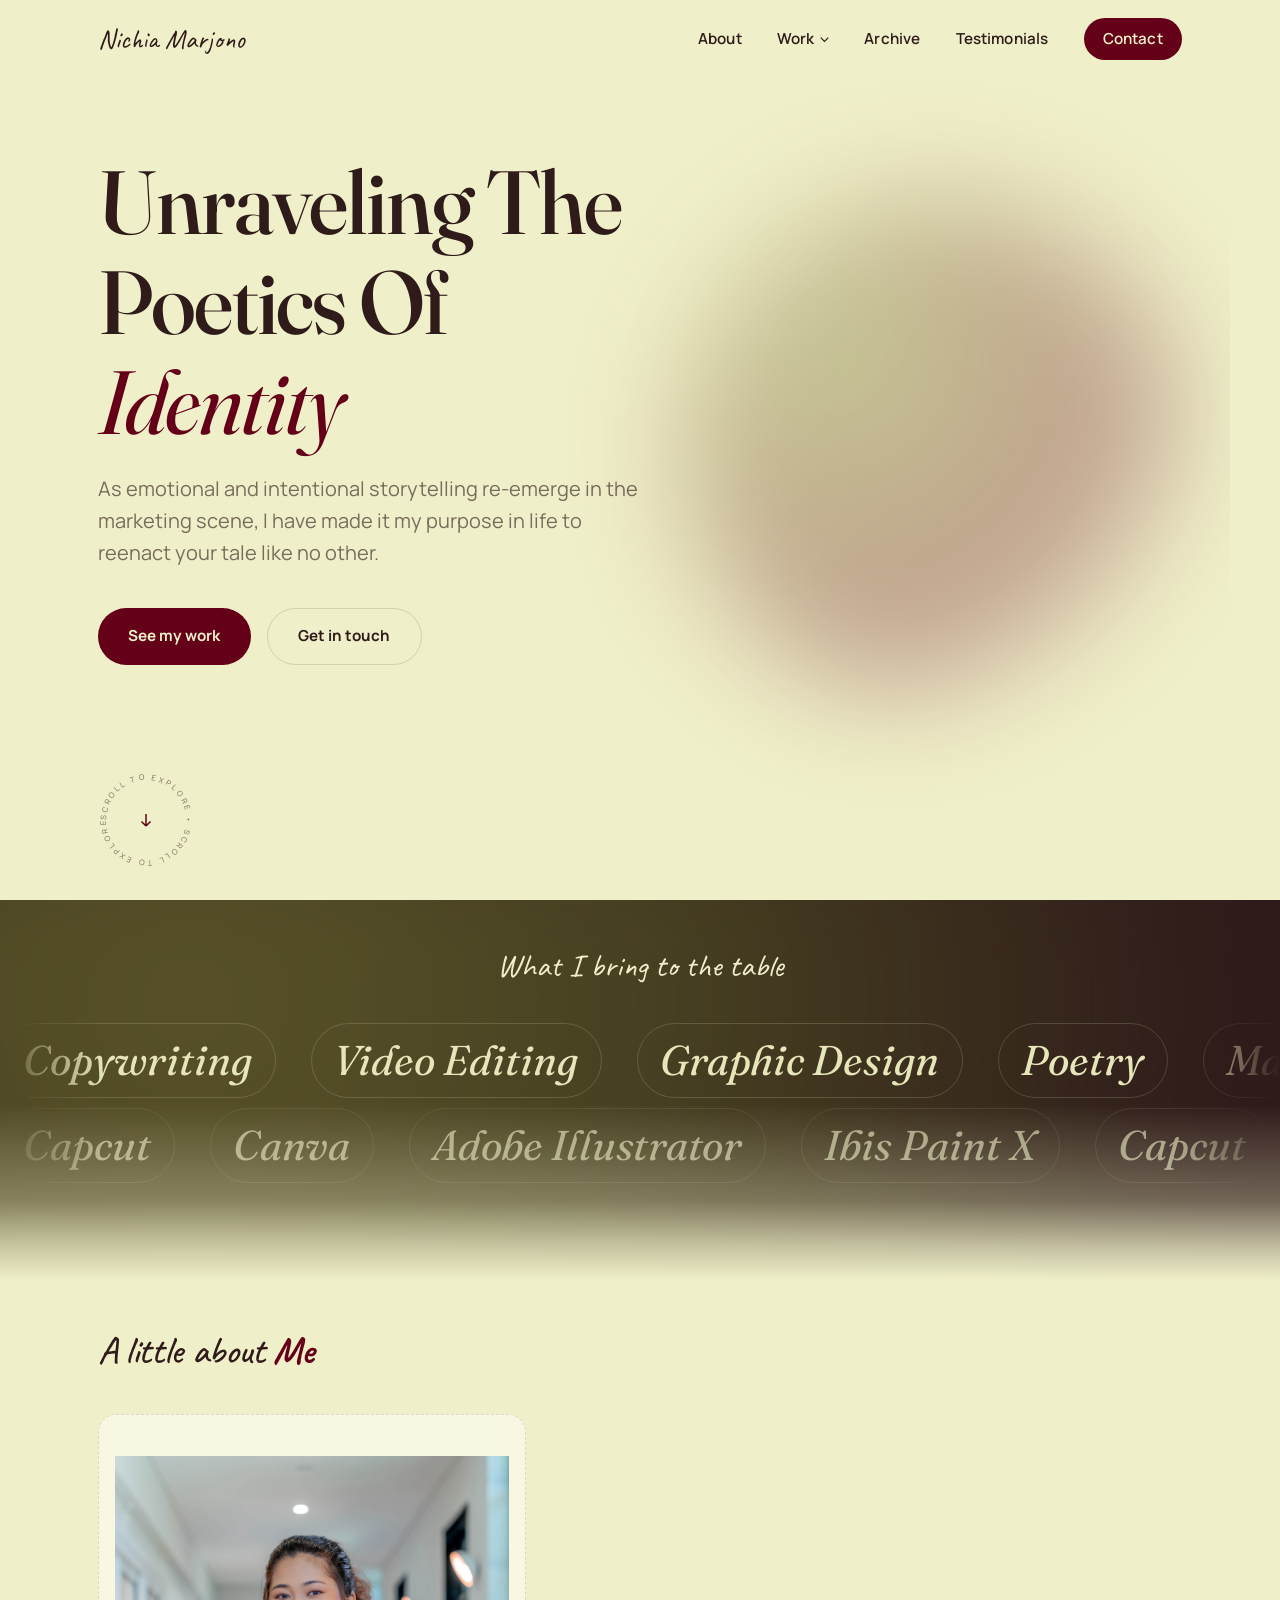
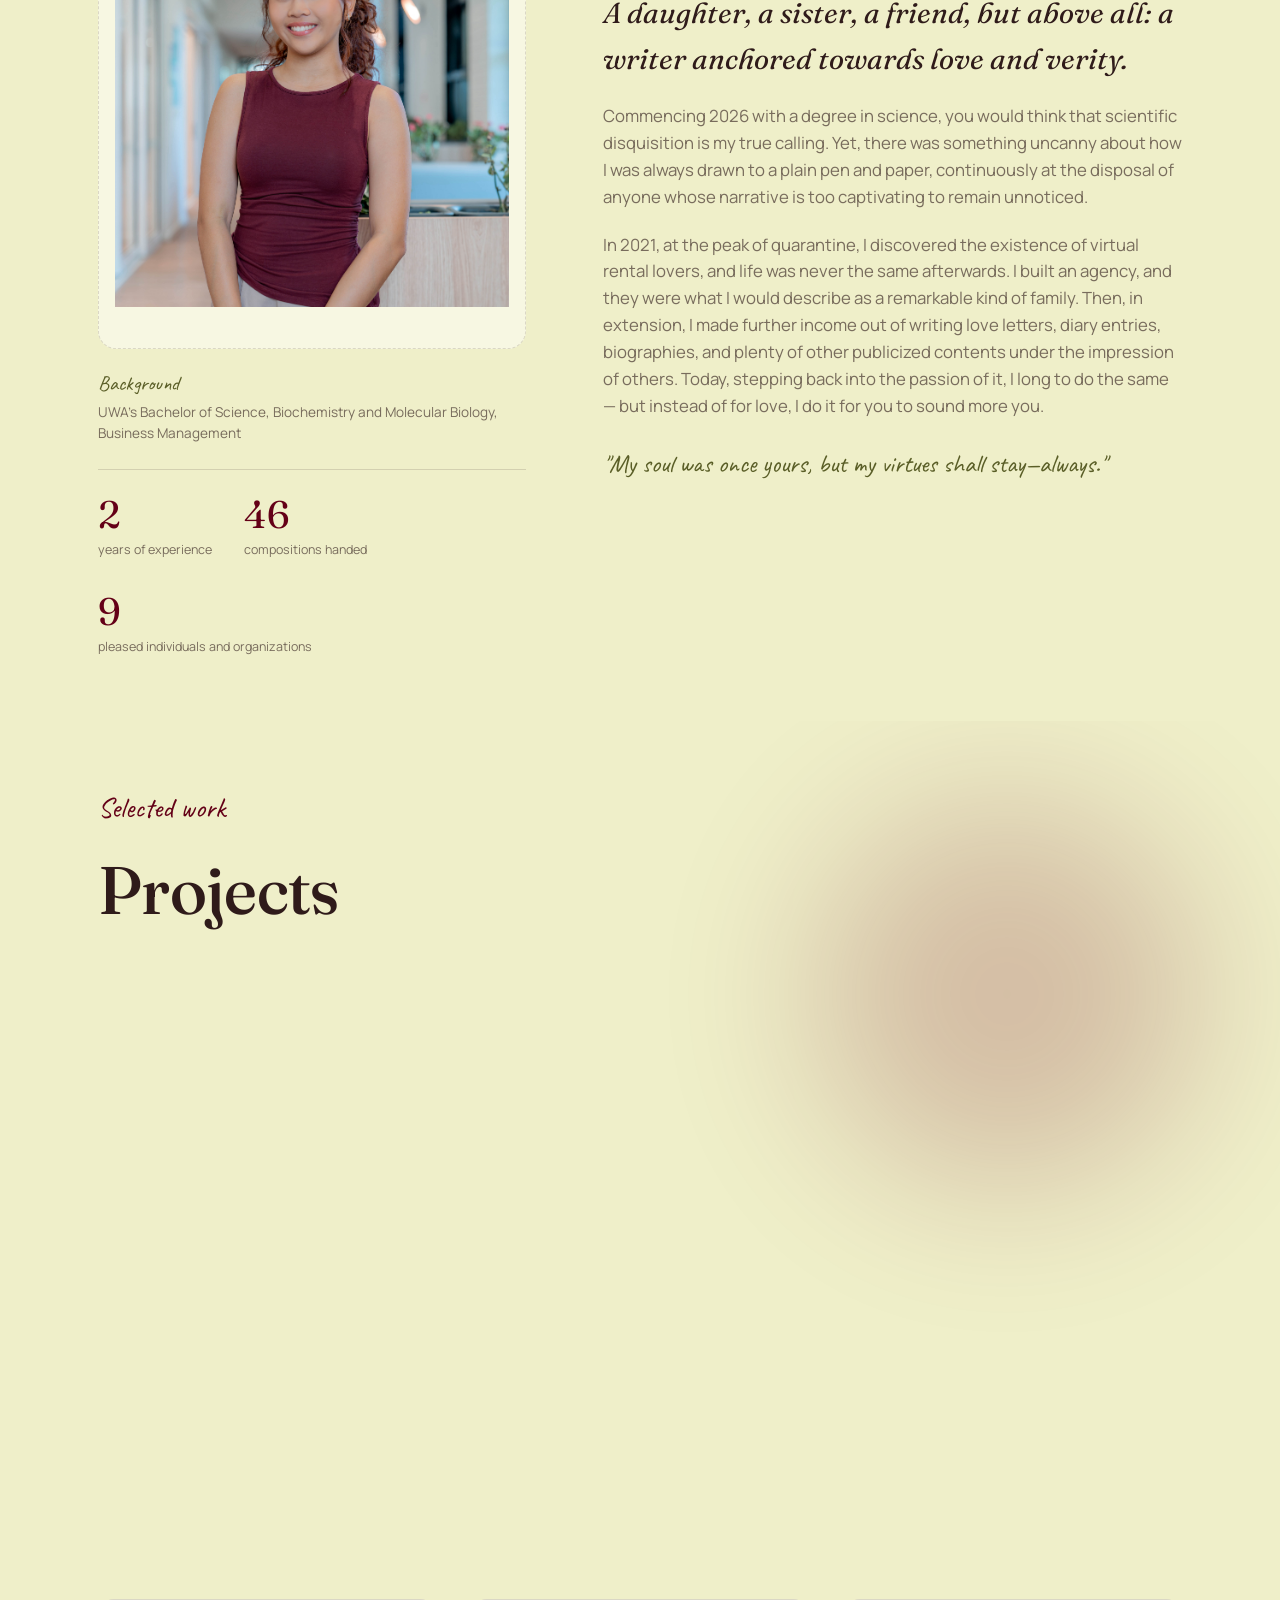
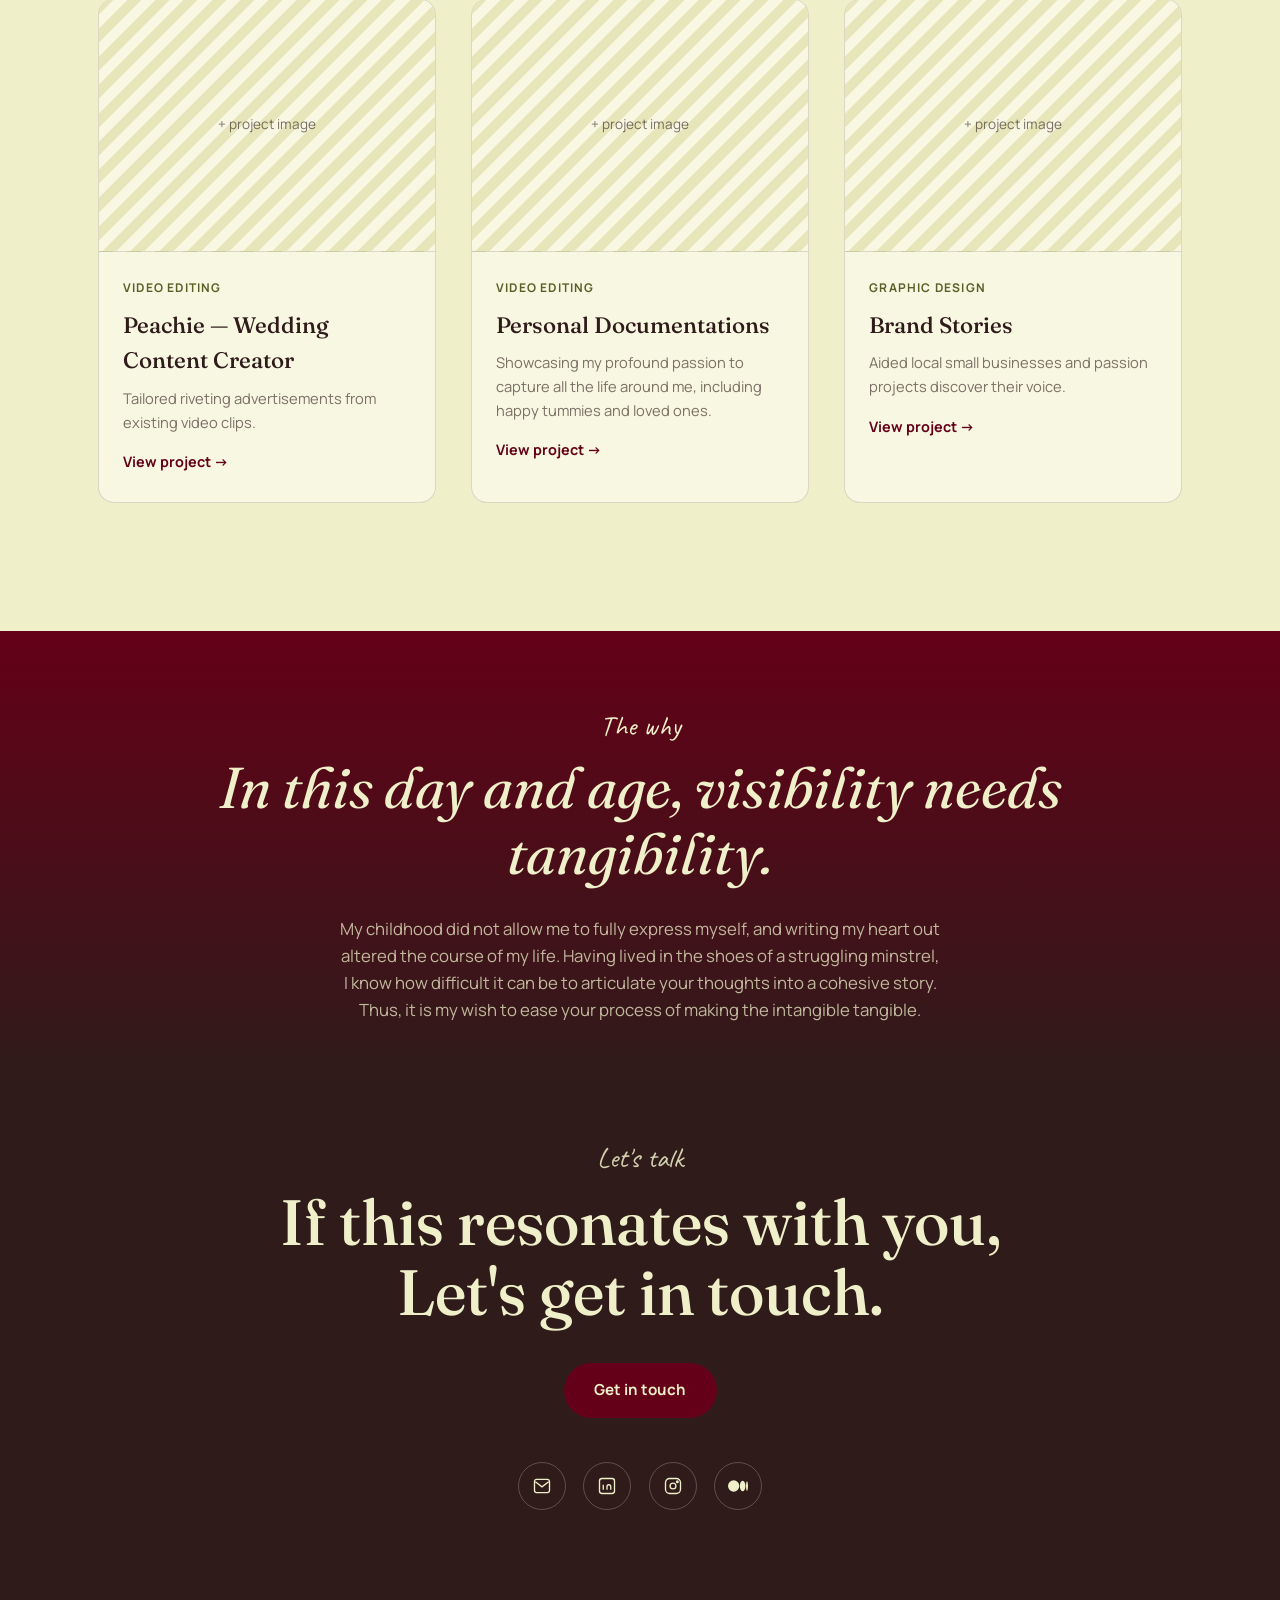
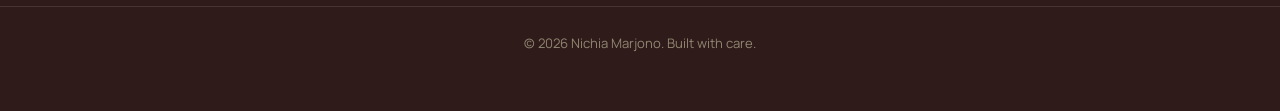
==== index.html @ 8aff5c60 "Initial commit: portfolio site Co-Authored-By: Claude Opus 5.5 <noreply@anthropic.com>" ====
<!DOCTYPE html>
<html lang="en">
<head>
<meta charset="UTF-8">
<meta name="viewport" content="width=device-width, initial-scale=1.0">
<title>Nichia Marjono — Portfolio</title>
<meta name="description" content="Nichia Marjono — copywriter, video editor, and graphic designer turning stories into tangible things.">

<!-- Fonts: Fraunces (premium display serif), Manrope (clean paragraph sans), Caveat (handwritten accent) -->
<link rel="preconnect" href="https://fonts.googleapis.com">
<link rel="preconnect" href="https://fonts.gstatic.com" crossorigin>
<link href="https://fonts.googleapis.com/css2?family=Fraunces:ital,opsz,wght@0,9..144,300;0,9..144,400;0,9..144,500;0,9..144,600;1,9..144,400;1,9..144,500&family=Manrope:wght@400;500;600;700;800&family=Caveat:wght@500;600;700&display=swap" rel="stylesheet">

<link rel="stylesheet" href="css/style.css">
</head>
<body>

<!-- Scroll progress bar -->
<div class="progress-bar" id="progressBar"></div>

<!-- ============ NAV ============ -->
<header class="site-header" id="siteHeader">
  <div class="nav-inner">
    <a href="#home" class="nav-logo">Nichia Marjono</a>

    <nav class="nav-links" id="navLinks">
      <a href="#about" class="nav-link">About</a>

      <div class="nav-dropdown">
        <a href="#work" class="nav-link nav-dropdown__trigger">
          Work
          <svg class="nav-dropdown__chevron" viewBox="0 0 12 8" fill="none" stroke="currentColor" stroke-width="1.6"><path d="M1 1.5 6 6.5 11 1.5"/></svg>
        </a>
        <div class="nav-dropdown__panel">
          <div class="nav-dropdown__panel-inner">
          <div class="nav-dropdown__cat">
            <span>Copywriting</span>
            <svg class="nav-dropdown__cat-arrow" viewBox="0 0 8 8" fill="none" stroke="currentColor" stroke-width="1.4"><path d="M1 1 7 4 1 7"/></svg>
            <div class="nav-dropdown__sub">
              <div class="nav-dropdown__sub-inner">
              <a href="aitai.html">AITAI</a>
              <a href="ppia.html">PPIA</a>
              </div>
            </div>
          </div>
          <div class="nav-dropdown__cat">
            <span>Marketing Strategy</span>
            <svg class="nav-dropdown__cat-arrow" viewBox="0 0 8 8" fill="none" stroke="currentColor" stroke-width="1.4"><path d="M1 1 7 4 1 7"/></svg>
            <div class="nav-dropdown__sub">
              <div class="nav-dropdown__sub-inner">
              <a href="aitai.html">AITAI</a>
              </div>
            </div>
          </div>
          <div class="nav-dropdown__cat">
            <span>Poetry</span>
            <svg class="nav-dropdown__cat-arrow" viewBox="0 0 8 8" fill="none" stroke="currentColor" stroke-width="1.4"><path d="M1 1 7 4 1 7"/></svg>
            <div class="nav-dropdown__sub">
              <div class="nav-dropdown__sub-inner">
              <a href="epistles.html">Love Epistles &amp; Journal Entries</a>
              </div>
            </div>
          </div>
          <div class="nav-dropdown__cat">
            <span>Video Editing</span>
            <svg class="nav-dropdown__cat-arrow" viewBox="0 0 8 8" fill="none" stroke="currentColor" stroke-width="1.4"><path d="M1 1 7 4 1 7"/></svg>
            <div class="nav-dropdown__sub">
              <div class="nav-dropdown__sub-inner">
              <a href="peachie.html">Peachie</a>
              <a href="personal-docs.html">Personal Documentations</a>
              </div>
            </div>
          </div>
          <div class="nav-dropdown__cat">
            <span>Graphic Design</span>
            <svg class="nav-dropdown__cat-arrow" viewBox="0 0 8 8" fill="none" stroke="currentColor" stroke-width="1.4"><path d="M1 1 7 4 1 7"/></svg>
            <div class="nav-dropdown__sub">
              <div class="nav-dropdown__sub-inner">
              <a href="brand-stories.html">Brand Stories</a>
              </div>
            </div>
          </div>
          </div>
        </div>
      </div>

      <a href="archive.html" class="nav-link">Archive</a>
      <a href="testimonials.html" class="nav-link">Testimonials</a>
      <a href="contact.html" class="nav-link nav-link--cta">Contact</a>
    </nav>

    <button class="nav-toggle" id="navToggle" aria-label="Toggle menu" aria-expanded="false">
      <span></span><span></span><span></span>
    </button>
  </div>
</header>

<main>

  <!-- ============ HERO / INTRO ============ -->
  <section class="hero" id="home">
    <div class="hero-blob" id="heroBlob" aria-hidden="true"></div>

    <div class="hero-inner reveal">
      <h1 class="hero-title">
        <span>Unraveling The</span>
        <span>Poetics Of</span>
        <span class="hero-title__accent">Identity</span>
      </h1>
      <p class="hero-lede">
        As emotional and intentional storytelling re-emerge in the marketing scene, I have made it
        my purpose in life to reenact your tale like no other.
      </p>

      <div class="hero-actions">
        <a href="#work" class="btn btn--primary magnetic">See my work</a>
        <a href="contact.html" class="btn btn--ghost magnetic">Get in touch</a>
      </div>
    </div>

    <a href="#forte" class="scroll-badge" aria-label="Scroll to explore">
      <svg class="scroll-badge__ring" viewBox="0 0 120 120">
        <defs>
          <path id="scrollCirclePath" d="M60,60 m-50,0 a50,50 0 1,1 100,0 a50,50 0 1,1 -100,0" />
        </defs>
        <text font-size="9.5" letter-spacing="3">
          <textPath href="#scrollCirclePath">SCROLL TO EXPLORE • SCROLL TO EXPLORE • </textPath>
        </text>
      </svg>
      <span class="scroll-badge__arrow" aria-hidden="true">
        <svg viewBox="0 0 24 24" fill="none" stroke="currentColor" stroke-width="2"><path d="M12 4v16M12 20l-6-6M12 20l6-6"/></svg>
      </span>
    </a>
  </section>

  <!-- ============ FORTE / SKILLS MARQUEE ============ -->
  <section class="forte" id="forte">
    <div class="forte-blob" aria-hidden="true"></div>
    <p class="forte-heading reveal">What I bring to the table</p>

    <div class="marquee marquee--left">
      <div class="marquee-track">
        <span>Copywriting</span><span>Video Editing</span><span>Graphic Design</span><span>Poetry</span>
        <span>Marketing Strategy</span><span>Content Creation</span><span>Brand Story</span>
        <span>Copywriting</span><span>Video Editing</span><span>Graphic Design</span><span>Poetry</span>
        <span>Marketing Strategy</span><span>Content Creation</span><span>Brand Story</span>
      </div>
    </div>
    <div class="marquee marquee--right">
      <div class="marquee-track">
        <span>Capcut</span><span>Canva</span><span>Adobe Illustrator</span><span>Ibis Paint X</span>
        <span>Capcut</span><span>Canva</span><span>Adobe Illustrator</span><span>Ibis Paint X</span>
        <span>Capcut</span><span>Canva</span><span>Adobe Illustrator</span><span>Ibis Paint X</span>
      </div>
    </div>
  </section>

  <!-- ============ ABOUT ============ -->
  <section class="about" id="about">
    <div class="section-inner">
      <h2 class="section-title section-title--script reveal">A little about <strong>Me</strong></h2>

      <div class="about-grid">
        <div class="about-media reveal">
          <div class="about-photo">
            <!-- Replace this div's content with an <img src="assets/your-photo.jpg" alt="Nichia Marjono"> -->
            <img src="assets/140130_f210116864.jpg" alt="Nichia Marjono">
          </div>

          <p class="about-photo__caption">
            <span class="about-photo__caption-label">Background</span>
            UWA's Bachelor of Science, Biochemistry and Molecular Biology, Business Management
          </p>

          <div class="stats-row">
            <div class="stat">
              <span class="stat__num" data-target="2">0</span>
              <span class="stat__label">years of experience</span>
            </div>
            <div class="stat">
              <span class="stat__num" data-target="50" data-suffix="+">0</span>
              <span class="stat__label">compositions handed</span>
            </div>
            <div class="stat">
              <span class="stat__num" data-target="10" data-suffix="+">0</span>
              <span class="stat__label">pleased individuals and organizations</span>
            </div>
          </div>
        </div>

        <div class="about-copy reveal">
          <p class="about-copy__lead">
            A daughter, a sister, a friend, but above all: a writer anchored towards love and verity.
          </p>
          <p>
            Commencing 2026 with a degree in science, you would think that scientific disquisition is
            my true calling. Yet, there was something uncanny about how I was always drawn to a plain
            pen and paper, continuously at the disposal of anyone whose narrative is too captivating to
            remain unnoticed.
          </p>
          <p>
            In 2021, at the peak of quarantine, I discovered the existence of virtual rental lovers, and
            life was never the same afterwards. I built an agency, and they were what I would describe
            as a remarkable kind of family. Then, in extension, I made further income out of writing
            love letters, diary entries, biographies, and plenty of other publicized contents under the
            impression of others. Today, stepping back into the passion of it, I long to do the same —
            but instead of for love, I do it for you to sound more you.
          </p>
          <p class="about-copy__quote">"My soul was once yours, but my virtues shall stay—always."</p>
        </div>
      </div>
    </div>
  </section>

  <!-- ============ PROJECTS ============ -->
  <section class="work" id="work">
    <div class="work-blob" aria-hidden="true"></div>
    <div class="section-inner">
      <p class="eyebrow eyebrow--script reveal">Selected work</p>
      <h2 class="section-title reveal">Projects</h2>

      <div class="work-grid">

        <a href="aitai.html" class="project-card reveal">
          <div class="project-card__media">
            <span>+ project image</span>
          </div>
          <div class="project-card__body">
            <span class="project-card__tag">Copywriting, Marketing Strategy</span>
            <h3 class="project-card__title">Australian Institute of Transformation and AI (AITAI)</h3>
            <p class="project-card__desc">Coordinated and executed marketing strategy across company LinkedIn and website.</p>
            <span class="project-card__link">View project →</span>
          </div>
        </a>

        <a href="ppia.html" class="project-card reveal">
          <div class="project-card__media">
            <span>+ project image</span>
          </div>
          <div class="project-card__body">
            <span class="project-card__tag">Copywriting</span>
            <h3 class="project-card__title">Indonesian Student Association in Australia (PPIA)</h3>
            <p class="project-card__desc">Led and created educational contents for incoming and current Indonesian international university students.</p>
            <span class="project-card__link">View project →</span>
          </div>
        </a>

        <a href="epistles.html" class="project-card reveal">
          <div class="project-card__media">
            <span>+ project image</span>
          </div>
          <div class="project-card__body">
            <span class="project-card__tag">Poetry</span>
            <h3 class="project-card__title">Love Epistles and Open Journal Entries</h3>
            <p class="project-card__desc">Composed off-the-shelf and personalized content for virtual individuals to strengthen their personal brand.</p>
            <span class="project-card__link">View project →</span>
          </div>
        </a>

        <a href="peachie.html" class="project-card reveal">
          <div class="project-card__media">
            <span>+ project image</span>
          </div>
          <div class="project-card__body">
            <span class="project-card__tag">Video Editing</span>
            <h3 class="project-card__title">Peachie — Wedding Content Creator</h3>
            <p class="project-card__desc">Tailored riveting advertisements from existing video clips.</p>
            <span class="project-card__link">View project →</span>
          </div>
        </a>

        <a href="personal-docs.html" class="project-card reveal">
          <div class="project-card__media">
            <span>+ project image</span>
          </div>
          <div class="project-card__body">
            <span class="project-card__tag">Video Editing</span>
            <h3 class="project-card__title">Personal Documentations</h3>
            <p class="project-card__desc">Showcasing my profound passion to capture all the life around me, including happy tummies and loved ones.</p>
            <span class="project-card__link">View project →</span>
          </div>
        </a>

        <a href="brand-stories.html" class="project-card reveal">
          <div class="project-card__media">
            <span>+ project image</span>
          </div>
          <div class="project-card__body">
            <span class="project-card__tag">Graphic Design</span>
            <h3 class="project-card__title">Brand Stories</h3>
            <p class="project-card__desc">Aided local small businesses and passion projects discover their voice.</p>
            <span class="project-card__link">View project →</span>
          </div>
        </a>

      </div>
    </div>
  </section>

  <!-- ============ WHY / PROBLEM ============ -->
  <section class="why" id="why">
    <div class="section-inner">
      <p class="eyebrow eyebrow--script eyebrow--light reveal">The why</p>
      <h2 class="why-statement reveal">In this day and age, visibility needs tangibility.</h2>
      <p class="why-body reveal">
        My childhood did not allow me to fully express myself, and writing my heart out altered the
        course of my life. Having lived in the shoes of a struggling minstrel, I know how difficult it
        can be to articulate your thoughts into a cohesive story. Thus, it is my wish to ease your
        process of making the intangible tangible.
      </p>
    </div>
  </section>

  <!-- ============ CONTACT (teaser — full page + form at contact.html) ============ -->
  <section class="contact" id="contact">
    <div class="section-inner reveal">
      <p class="eyebrow eyebrow--script eyebrow--light">Let's talk</p>
      <h2 class="contact-title">If this resonates with you,<br>Let's get in touch.</h2>

      <a href="contact.html" class="btn btn--primary contact-cta magnetic">Get in touch</a>

      <div class="social-row">
        <a href="mailto:catarinichia.marjono@gmail.com" class="social-icon" aria-label="Email" title="Email">
          <svg viewBox="0 0 24 24" fill="none" stroke="currentColor" stroke-width="1.6"><path d="M3 6.5A2.5 2.5 0 0 1 5.5 4h13A2.5 2.5 0 0 1 21 6.5v11A2.5 2.5 0 0 1 18.5 20h-13A2.5 2.5 0 0 1 3 17.5v-11Z"/><path d="m4 7 8 6 8-6"/></svg>
        </a>
        <a href="https://www.linkedin.com/in/nichiamarjono/" target="_blank" rel="noopener" class="social-icon" aria-label="LinkedIn" title="LinkedIn">
          <svg viewBox="0 0 24 24" fill="none" stroke="currentColor" stroke-width="1.6"><rect x="3" y="3" width="18" height="18" rx="3"/><path d="M7.5 10.5v6M7.5 7.5v.01M12 16.5v-3.75a2.25 2.25 0 0 1 4.5 0V16.5M12 12.75v3.75"/></svg>
        </a>
        <a href="http://www.instagram.com/etoilepoche" target="_blank" rel="noopener" class="social-icon" aria-label="Instagram" title="Instagram">
          <svg viewBox="0 0 24 24" fill="none" stroke="currentColor" stroke-width="1.6"><rect x="3" y="3" width="18" height="18" rx="5"/><circle cx="12" cy="12" r="3.5"/><circle cx="17.2" cy="6.8" r="1"/></svg>
        </a>
        <a href="https://medium.com/@etoilep" target="_blank" rel="noopener" class="social-icon" aria-label="Medium" title="Medium">
          <svg viewBox="0 0 24 24" fill="currentColor"><path d="M13.54 12a6.8 6.8 0 0 1-6.77 6.82A6.8 6.8 0 0 1 0 12a6.8 6.8 0 0 1 6.77-6.82A6.8 6.8 0 0 1 13.54 12zM20.96 12c0 3.54-1.51 6.42-3.38 6.42-1.87 0-3.38-2.88-3.38-6.42s1.51-6.42 3.38-6.42 3.38 2.88 3.38 6.42zM24 12c0 3.17-.53 5.75-1.19 5.75-.66 0-1.19-2.58-1.19-5.75s.53-5.75 1.19-5.75C23.47 6.25 24 8.83 24 12z"/></svg>
        </a>
      </div>
    </div>

    <footer class="site-footer">
      <p>© <span id="year"></span> Nichia Marjono. Built with care.</p>
    </footer>
  </section>

</main>

<script src="js/main.js"></script>
</body>
</html>
---- css/style.css ----
/* ==========================================================================
   Design tokens — palette pulled from your moodboard:
   olive 5A5E27 / wine 640017 / near-black brown 2F1B1A / ivory EFEFC9
   ========================================================================== */
:root{
  --ivory:      #EFEFC9;
  --ivory-dim:  #e6e6ba;
  --ink:        #2F1B1A;
  --wine:       #640017;
  --wine-light: #8a1f31;
  --olive:      #5A5E27;
  --olive-light:#7c8138;

  --bg:      var(--ivory);
  --bg-card: #f7f7e2;
  --text:    var(--ink);
  --text-soft: rgba(47,27,26,0.62);
  --accent:  var(--wine);
  --accent-soft: var(--olive);
  --border:  rgba(47,27,26,0.14);

  --font-display: "Fraunces", ui-serif, Georgia, serif;
  --font-body: "Manrope", -apple-system, BlinkMacSystemFont, "Segoe UI", sans-serif;
  --font-script: "Caveat", cursive;

  --ease: cubic-bezier(.22,.7,.24,1);
  --container: 1180px;
}

*, *::before, *::after{ box-sizing: border-box; }
html{ scroll-behavior: smooth; }
body{
  margin: 0;
  background: var(--bg);
  color: var(--text);
  font-family: var(--font-body);
  font-size: 16px;
  line-height: 1.6;
  -webkit-font-smoothing: antialiased;
  overflow-x: hidden;
}
img{ max-width: 100%; display: block; }
a{ color: inherit; text-decoration: none; }
h1,h2,h3{ font-family: var(--font-display); font-weight: 500; margin: 0; }
p{ margin: 0; }
ul{ margin:0; padding:0; list-style:none; }

@media (prefers-reduced-motion: reduce){
  html{ scroll-behavior: auto; }
  *, *::before, *::after{ animation-duration: 0.001ms !important; animation-iteration-count: 1 !important; transition-duration: 0.001ms !important; }
}

.section-inner{
  max-width: var(--container);
  margin: 0 auto;
  padding: 0 clamp(1.5rem, 5vw, 3rem);
}

.eyebrow{
  font-family: var(--font-script);
  font-size: clamp(1.4rem, 2.2vw, 1.8rem);
  color: var(--accent);
  margin-bottom: 0.4rem;
  display: inline-block;
}
.eyebrow--light{ color: var(--ivory); opacity: .85; }

.section-title{
  font-size: clamp(2.4rem, 6vw, 4.2rem);
  letter-spacing: -0.01em;
  margin-bottom: clamp(2rem, 6vw, 3.5rem);
}

.section-title--script{
  font-family: var(--font-script);
  font-weight: 500;
  font-size: clamp(1.8rem, 4vw, 2.4rem);
  margin-bottom: clamp(1.4rem, 3vw, 2rem);
}
.section-title--script strong{
  font-weight: 700;
  color: var(--accent);
}

/* Reveal-on-scroll */
.reveal{
  opacity: 0;
  transform: translateY(28px);
  transition: opacity .8s var(--ease), transform .8s var(--ease);
}
.reveal.is-visible{ opacity: 1; transform: translateY(0); }

/* Progress bar */
.progress-bar{
  position: fixed; top:0; left:0; height: 3px; width: 0%;
  background: var(--accent); z-index: 999; transition: width .1s linear;
}

/* ==========================================================================
   Nav
   ========================================================================== */
.site-header{
  position: fixed; top:0; left:0; right:0; z-index: 500;
  padding: 1.1rem 0;
  transition: background .35s var(--ease), box-shadow .35s var(--ease), padding .35s var(--ease);
}
.site-header.scrolled{
  background: rgba(239,239,201,0.85);
  backdrop-filter: blur(10px);
  box-shadow: 0 1px 0 var(--border);
  padding: 0.75rem 0;
}
.nav-inner{
  max-width: var(--container);
  margin: 0 auto;
  padding: 0 clamp(1.5rem, 5vw, 3rem);
  display: flex; align-items: center; justify-content: space-between;
}
.nav-logo{
  font-family: var(--font-script);
  font-size: 1.7rem;
  color: var(--text);
}
.nav-links{ display: flex; align-items: center; gap: clamp(1.2rem, 3vw, 2.2rem); }
.nav-link{
  font-size: 0.95rem; font-weight: 600; letter-spacing: .01em;
  position: relative; padding: .3rem 0;
}
.nav-link::after{
  content:""; position:absolute; left:0; bottom:0; height:1px; width:0;
  background: currentColor; transition: width .3s var(--ease);
}
.nav-link:hover::after{ width: 100%; }
.nav-link--cta{
  background: var(--accent); color: var(--ivory) !important;
  padding: .55rem 1.2rem; border-radius: 999px;
}

/* Work dropdown (category -> project flyout) */
.nav-dropdown{ position: relative; }
.nav-dropdown__trigger{ display: inline-flex; align-items: center; gap: .35rem; }
.nav-dropdown__chevron{ width: 9px; height: 9px; transition: transform .3s var(--ease); }
.nav-dropdown:hover .nav-dropdown__chevron,
.nav-dropdown.is-open .nav-dropdown__chevron{ transform: rotate(180deg); }

.nav-dropdown__panel{
  position: absolute; top: 100%; left: 50%;
  transform: translateX(-50%);
  padding-top: 1rem; /* closes the hover gap between trigger and card below */
  min-width: 230px;
  opacity: 0; visibility: hidden; pointer-events: none;
  transition: opacity .25s ease, visibility .25s;
  z-index: 600;
}
.nav-dropdown__panel-inner{
  background: var(--bg); border: 1px solid var(--border); border-radius: 14px;
  box-shadow: 0 24px 48px -20px rgba(47,27,26,.35);
  padding: .5rem;
  transform: translateY(6px);
  transition: transform .25s ease;
}
.nav-dropdown:hover .nav-dropdown__panel-inner,
.nav-dropdown:focus-within .nav-dropdown__panel-inner,
.nav-dropdown.is-open .nav-dropdown__panel-inner{ transform: translateY(0); }
.nav-dropdown:hover .nav-dropdown__panel,
.nav-dropdown:focus-within .nav-dropdown__panel,
.nav-dropdown.is-open .nav-dropdown__panel{
  opacity: 1; visibility: visible; pointer-events: auto;
}

.nav-dropdown__cat{
  position: relative;
  padding: .6rem .9rem; border-radius: 8px;
  font-size: .88rem; font-weight: 600; color: var(--text);
  cursor: pointer; user-select: none;
  display: flex; align-items: center; justify-content: space-between; gap: .6rem;
  transition: background .2s ease, color .2s ease;
}
.nav-dropdown__cat:hover, .nav-dropdown__cat.is-open{ background: var(--bg-card); color: var(--accent); }
.nav-dropdown__cat-arrow{ width: 7px; height: 7px; opacity: .45; flex-shrink: 0; }

.nav-dropdown__sub{
  position: absolute; top: -.5rem; left: 100%;
  padding-left: .6rem; /* closes the hover gap; card chrome lives on the inner box */
  min-width: 220px;
  opacity: 0; visibility: hidden; pointer-events: none;
  transition: opacity .2s ease, visibility .2s;
}
.nav-dropdown__sub-inner{
  background: var(--bg); border: 1px solid var(--border); border-radius: 14px;
  box-shadow: 0 24px 48px -20px rgba(47,27,26,.35);
  padding: .5rem;
  display: flex; flex-direction: column;
}
.nav-dropdown__cat:hover .nav-dropdown__sub,
.nav-dropdown__cat:focus-within .nav-dropdown__sub,
.nav-dropdown__cat.is-open .nav-dropdown__sub{
  opacity: 1; visibility: visible; pointer-events: auto;
}
.nav-dropdown__sub a{
  padding: .55rem .8rem; border-radius: 8px; font-size: .85rem; font-weight: 600; color: var(--text);
  transition: background .2s ease, color .2s ease;
}
.nav-dropdown__sub a:hover{ background: var(--bg-card); color: var(--accent); }
.nav-link--cta::after{ display:none; }
.nav-link--cta:hover{ background: var(--wine-light); }

.nav-toggle{
  display:none; flex-direction: column; justify-content: center; gap: 5px;
  width: 34px; height: 34px; background: none; border: none; cursor: pointer; padding: 0;
}
.nav-toggle span{
  display:block; height: 2px; width: 100%; background: var(--text);
  transition: transform .3s var(--ease), opacity .3s var(--ease);
}
.nav-toggle[aria-expanded="true"] span:nth-child(1){ transform: translateY(7px) rotate(45deg); }
.nav-toggle[aria-expanded="true"] span:nth-child(2){ opacity: 0; }
.nav-toggle[aria-expanded="true"] span:nth-child(3){ transform: translateY(-7px) rotate(-45deg); }

/* ==========================================================================
   Hero
   ========================================================================== */
.hero{
  position: relative;
  min-height: 100svh;
  display: flex; flex-direction: column; align-items: flex-start; justify-content: center;
  padding: 6rem clamp(1.5rem, 5vw, 3rem) clamp(9rem, 16vw, 11rem);
  max-width: var(--container);
  margin: 0 auto;
  overflow: hidden;
}
.hero-blob{
  position: absolute;
  width: min(60vw, 55vh, 640px); height: min(60vw, 55vh, 640px);
  top: 50%; right: clamp(1rem, 4vw, 3rem); transform: translateY(-50%);
  background: radial-gradient(circle at 30% 30%, var(--olive-light), var(--wine) 65%, transparent 75%);
  filter: blur(60px);
  opacity: .35;
  border-radius: 50%;
  z-index: 0;
  pointer-events: none;
  transition: transform .3s ease-out;
  animation: blobFloat 12s ease-in-out infinite;
}
@keyframes blobFloat{
  0%,100%{ border-radius: 50% 50% 50% 50%; }
  33%{ border-radius: 60% 40% 55% 45%; }
  66%{ border-radius: 45% 55% 40% 60%; }
}
.hero-inner{ position: relative; z-index: 1; max-width: 780px; }
.hero-title{
  font-size: clamp(2.8rem, 8vw, 5.6rem);
  line-height: 1.02;
  letter-spacing: -0.02em;
  display: flex; flex-direction: column; gap: .1em;
}
.hero-title__accent{
  font-style: italic;
  font-weight: 400;
  color: var(--accent);
}
.hero-lede{
  margin-top: 1.6rem;
  max-width: 46ch;
  font-size: clamp(1.05rem, 2vw, 1.25rem);
  color: var(--text-soft);
}
.hero-actions{ margin-top: 2.4rem; display: flex; gap: 1rem; flex-wrap: wrap; }

.btn{
  display: inline-flex; align-items: center; justify-content: center;
  padding: .95rem 1.9rem;
  border-radius: 999px;
  font-weight: 700; font-size: .95rem;
  transition: transform .35s var(--ease), background .3s ease, color .3s ease, box-shadow .3s ease;
  will-change: transform;
}
.btn--primary{ background: var(--accent); color: var(--ivory); }
.btn--primary:hover{ background: var(--ink); box-shadow: 0 10px 24px -8px rgba(47,27,26,.4); }
.btn--ghost{ border: 1.5px solid var(--border); color: var(--text); }
.btn--ghost:hover{ border-color: var(--text); background: var(--ink); color: var(--ivory); }

.scroll-badge{
  position: absolute; left: clamp(1.5rem, 5vw, 3rem); bottom: 2rem;
  width: 96px; height: 96px;
  display: flex; align-items: center; justify-content: center;
  color: var(--text-soft);
  transition: color .3s ease, transform .3s var(--ease);
}
.scroll-badge:hover{ color: var(--accent); transform: scale(1.06); }
.scroll-badge__ring{
  position: absolute; inset: 0; width: 100%; height: 100%;
  fill: currentColor;
  animation: spinSlow 14s linear infinite;
}
.scroll-badge__arrow{
  position: relative; z-index: 1;
  width: 18px; height: 18px;
  color: var(--accent);
  animation: bounceArrow 1.7s ease-in-out infinite;
}
.scroll-badge__arrow svg{ width: 100%; height: 100%; }
@keyframes spinSlow{ to{ transform: rotate(360deg); } }
@keyframes bounceArrow{ 0%,100%{ transform: translateY(0); } 50%{ transform: translateY(6px); } }

/* ==========================================================================
   About
   ========================================================================== */
.about{ padding: clamp(1.5rem, 4vw, 2.5rem) 0 clamp(3rem, 6vw, 4rem); }
.about-grid{
  display: grid; grid-template-columns: 0.85fr 1.15fr; gap: clamp(2.5rem, 6vw, 5rem);
  align-items: center;
}
.about-media{ display: flex; flex-direction: column; }
.about-photo{
  aspect-ratio: 4/5; width: 100%;
  border: 1.5px dashed var(--border);
  border-radius: 18px;
  background: var(--bg-card);
  display: flex; align-items: center; justify-content: center;
  text-align: center; color: var(--text-soft); font-size: .9rem;
  padding: 1rem;
}
.about-photo__caption{
  margin-top: 1.2rem; font-size: .85rem; line-height: 1.5; color: var(--text-soft);
}
.about-photo__caption-label{
  display: block;
  font-family: var(--font-script); font-size: 1.3rem; color: var(--accent-soft);
  margin-bottom: .2rem;
}
.about-copy{ font-size: 1.05rem; color: var(--text-soft); display: flex; flex-direction: column; gap: 1.3rem; }
.about-copy__lead{
  font-family: var(--font-display); font-size: clamp(1.4rem, 2.4vw, 1.8rem);
  color: var(--text); font-style: italic; font-weight: 400;
}
.about-copy__quote{
  font-family: var(--font-script); font-size: 1.6rem; line-height: 1.3;
  color: var(--accent-soft); margin-top: .4rem;
}
.stats-row{
  display: flex; gap: clamp(1.2rem, 3vw, 2rem); margin-top: 1.6rem;
  padding-top: 1.6rem; border-top: 1px solid var(--border); flex-wrap: wrap;
}
.stat{ display: flex; flex-direction: column; }
.stat__num{
  font-family: var(--font-display); font-size: clamp(1.8rem, 4vw, 2.4rem); color: var(--accent); line-height: 1;
}
.stat__label{ font-size: .78rem; color: var(--text-soft); margin-top: .4rem; }

/* ==========================================================================
   Archive
   ========================================================================== */
.archive{ padding: clamp(2.5rem, 6vw, 4rem) 0 clamp(5rem, 10vw, 8rem); }
.archive-grid{
  display: grid; grid-template-columns: repeat(4, 1fr); grid-auto-rows: 160px;
  gap: clamp(.8rem, 2vw, 1.2rem);
}
.archive-tile{
  border: 1.5px dashed var(--border);
  border-radius: 14px;
  background: var(--bg-card);
  display: flex; align-items: center; justify-content: center;
  color: var(--text-soft); font-size: .8rem;
  overflow: hidden;
  transition: transform .4s var(--ease);
}
.archive-tile:hover{ transform: scale(1.03); }
.archive-tile img{ width: 100%; height: 100%; object-fit: cover; }
.archive-tile--tall{ grid-row: span 2; }

/* ==========================================================================
   Forte / marquee
   ========================================================================== */
.forte{
  position: relative;
  background: var(--ink); color: var(--ivory);
  padding: clamp(1.8rem, 4vw, 2.5rem) 0 calc(clamp(1.8rem, 4vw, 2.5rem) + 3rem);
  overflow: hidden;
}
.forte-blob{
  position: absolute; inset: -30%;
  background: radial-gradient(circle at 28% 35%, var(--olive-light) 0%, var(--olive) 32%, var(--ink) 68%, transparent 72%);
  opacity: .55;
  filter: blur(70px);
  z-index: 0;
  pointer-events: none;
  animation: blobFloat 16s ease-in-out infinite;
}
.forte::after{
  content: "";
  position: absolute; left: 0; right: 0; bottom: 0; height: clamp(7rem, 16vw, 11rem);
  background: linear-gradient(to bottom,
    rgba(239,239,201,0) 0%,
    rgba(239,239,201,0.35) 55%,
    rgba(239,239,201,0.75) 80%,
    var(--bg) 100%);
  z-index: 2;
  pointer-events: none;
}
.forte-heading{
  position: relative; z-index: 1;
  text-align: center; font-family: var(--font-script);
  font-size: clamp(1.5rem, 3vw, 2rem); color: var(--ivory);
  opacity: .85; margin-bottom: 2rem;
}
.marquee{
  position: relative; z-index: 1;
  overflow: hidden; white-space: nowrap; margin: .6rem 0; -webkit-mask-image: linear-gradient(90deg, transparent, #000 8%, #000 92%, transparent); mask-image: linear-gradient(90deg, transparent, #000 8%, #000 92%, transparent);
}
.marquee-track{
  display: inline-flex; gap: 2.2rem;
  animation: marqueeLeft 28s linear infinite;
}
.marquee--right .marquee-track{ animation-name: marqueeRight; animation-duration: 34s; }
.marquee-track span{
  font-family: var(--font-display); font-style: italic; font-weight: 400;
  font-size: clamp(1.6rem, 4vw, 2.6rem);
  color: var(--ivory-dim);
  padding: .2rem 1.4rem;
  border: 1px solid rgba(239,239,201,0.18);
  border-radius: 999px;
}
.marquee--right .marquee-track span{ color: var(--ivory); opacity: .6; }
@keyframes marqueeLeft{ from{ transform: translateX(0); } to{ transform: translateX(-50%); } }
@keyframes marqueeRight{ from{ transform: translateX(-50%); } to{ transform: translateX(0); } }

/* ==========================================================================
   Why
   ========================================================================== */
.why{
  background: linear-gradient(180deg, var(--wine) 0%, var(--ink) 100%);
  color: var(--ivory);
  padding: clamp(3rem, 7vw, 4.5rem) 0 clamp(2.5rem, 5vw, 3.5rem);
  text-align: center;
}
.why-statement{
  font-size: clamp(2rem, 5.5vw, 3.6rem);
  line-height: 1.15;
  max-width: 900px; margin: 0 auto;
  font-style: italic; font-weight: 400;
}
.why-body{
  max-width: 60ch; margin: 1.8rem auto 0;
  color: rgba(239,239,201,0.75); font-size: 1.05rem;
}

/* ==========================================================================
   Work / projects grid
   ========================================================================== */
.work{ position: relative; padding: clamp(2.5rem, 6vw, 4rem) 0 clamp(5rem, 10vw, 9rem); overflow: hidden; }
.work-blob{
  position: absolute; top: clamp(1rem, 4vw, 3rem); right: clamp(1rem, 4vw, 3rem);
  width: min(50vw, 50vh, 560px); aspect-ratio: 1;
  background: radial-gradient(circle at 50% 50%, var(--wine-light) 0%, var(--wine) 45%, transparent 72%);
  opacity: .22;
  filter: blur(80px);
  border-radius: 50%;
  z-index: 0;
  pointer-events: none;
  animation: blobFloat 18s ease-in-out infinite;
}
.work > .section-inner{ position: relative; z-index: 1; }
.work-grid{
  display: grid; grid-template-columns: repeat(3, 1fr);
  gap: clamp(1.5rem, 3vw, 2.2rem);
}
.project-card{
  display: block;
  border-radius: 16px;
  overflow: hidden;
  background: var(--bg-card);
  border: 1px solid var(--border);
  transition: transform .5s var(--ease), box-shadow .5s var(--ease);
  transform: perspective(800px);
}
.project-card:hover{
  box-shadow: 0 30px 50px -25px rgba(47,27,26,.35);
}
.project-card__media{
  aspect-ratio: 4/3;
  background: repeating-linear-gradient(135deg, var(--ivory-dim), var(--ivory-dim) 10px, var(--bg-card) 10px, var(--bg-card) 20px);
  display: flex; align-items: center; justify-content: center;
  color: var(--text-soft); font-size: .85rem;
  border-bottom: 1px solid var(--border);
  overflow: hidden;
}
.project-card__body{ padding: 1.4rem 1.5rem 1.7rem; }
.project-card__tag{
  font-size: .75rem; text-transform: uppercase; letter-spacing: .1em;
  color: var(--accent-soft); font-weight: 700;
}
.project-card__title{
  margin-top: .5rem; font-size: 1.4rem;
}
.project-card__desc{
  margin-top: .5rem; font-size: .92rem; color: var(--text-soft);
}
.project-card__link{
  display: inline-block; margin-top: 1rem; font-weight: 700; font-size: .9rem;
  color: var(--accent);
  transform: translateX(0); transition: transform .3s var(--ease);
}
.project-card:hover .project-card__link{ transform: translateX(4px); }

/* ==========================================================================
   Contact
   ========================================================================== */
.contact{
  background: var(--ink); color: var(--ivory);
  padding: clamp(2.5rem, 5vw, 3.5rem) 0 2rem;
  text-align: center;
}
.contact-title{
  font-size: clamp(2.2rem, 6vw, 4rem);
  line-height: 1.1;
}
.contact-cta{ margin-top: 2.2rem; }

.social-row{
  display: flex; justify-content: center; gap: 1.1rem;
  margin-top: 2.8rem; flex-wrap: wrap;
}
.social-icon{
  width: 48px; height: 48px; border-radius: 50%;
  border: 1.5px solid rgba(239,239,201,0.25);
  display: flex; align-items: center; justify-content: center;
  transition: transform .35s var(--ease), background .3s ease, border-color .3s ease;
}
.social-icon svg{ width: 20px; height: 20px; }
.social-icon:hover{ background: var(--wine); border-color: var(--wine); transform: translateY(-4px); }

.site-footer{
  margin-top: clamp(4rem, 10vw, 6rem);
  padding: 1.6rem clamp(1.5rem, 5vw, 3rem);
  border-top: 1px solid rgba(239,239,201,0.12);
  text-align: center;
  font-size: .82rem;
  color: rgba(239,239,201,0.5);
}

/* ==========================================================================
   Work page — intro
   ========================================================================== */
.work-intro{ padding: clamp(8rem, 14vw, 10rem) 0 clamp(2rem, 5vw, 3rem); }
.work-intro--center{ text-align: center; }
.work-intro--center .work-intro__lede{ margin-left: auto; margin-right: auto; }
.work-intro__lede{
  max-width: 60ch; font-size: 1.05rem; color: var(--text-soft); margin-top: -1rem;
}

/* ==========================================================================
   Numbered hover-reveal grid — on each project page: hover (or focus) a
   number and it fades into the torn-paper card assigned to it.
   ========================================================================== */
.numbered-grid{
  display: grid; grid-template-columns: repeat(auto-fit, minmax(230px, 1fr));
  gap: clamp(3rem, 6vw, 5rem) clamp(2.5rem, 5vw, 4rem);
}
.num-tile{
  display: block; position: relative; aspect-ratio: 4/5;
  cursor: pointer;
}
.num-tile:nth-child(3n+1) .num-tile__blob{ background: radial-gradient(circle at 32% 32%, var(--wine-light) 0%, var(--wine) 55%, transparent 78%); }
.num-tile:nth-child(3n+2) .num-tile__blob{ background: radial-gradient(circle at 32% 32%, var(--olive-light) 0%, var(--olive) 55%, transparent 78%); }
.num-tile:nth-child(3n+3) .num-tile__blob{ background: radial-gradient(circle at 32% 32%, #a34b5c 0%, var(--wine) 52%, transparent 78%); }

.num-tile__base{
  position: absolute; inset: 0;
  display: flex; flex-direction: column; align-items: center; justify-content: center; gap: .4rem;
  transition: opacity .5s var(--ease), transform .5s var(--ease);
}
.num-tile__blob{
  position: absolute; top: 50%; left: 50%; transform: translate(-50%, -50%);
  width: 62%; aspect-ratio: 1;
  filter: blur(18px);
  opacity: .9;
  border-radius: 50%;
  animation: blobFloat 14s ease-in-out infinite;
  z-index: 0;
}
.num-tile__number{
  position: relative; z-index: 1;
  font-family: var(--font-display); font-style: italic; font-weight: 400;
  font-size: clamp(2.2rem, 4vw, 3rem); color: var(--ivory);
}
.num-tile__label{
  position: relative; z-index: 1;
  font-family: var(--font-script); font-size: 1.1rem; color: rgba(239,239,201,.85);
}

.num-tile__reveal{
  position: absolute; inset: 0;
  opacity: 0; pointer-events: none;
  transition: opacity .5s var(--ease);
  text-decoration: none; color: inherit;
}
.num-tile:hover .num-tile__base,
.num-tile:focus-within .num-tile__base{ opacity: 0; transform: scale(.92); }
.num-tile:hover .num-tile__reveal,
.num-tile:focus-within .num-tile__reveal{ opacity: 1; pointer-events: auto; }

.torn-card{
  position: relative;
  width: 100%; height: 100%;
  background: var(--bg-card);
  color: var(--text);
  /* Bottom padding is a % (resolves against this box's width, which is fixed
     to its height by the 4:5 aspect-ratio on .num-tile) so the safe content
     area always scales with the card — a fixed rem value would fall short
     on larger cards and let text poke into the torn edge below. */
  padding: 1.3rem 1.2rem 10%;
  display: flex; flex-direction: column; gap: .6rem;
  overflow: hidden;
  box-shadow: 0 20px 40px -18px rgba(47,27,26,.4);
  clip-path: polygon(
    0% 0%, 100% 0%, 100% 94%,
    96% 98%, 92% 94.5%, 88% 98%, 84% 94.5%, 80% 98%, 76% 94.5%, 72% 98%,
    68% 94.5%, 64% 98%, 60% 94.5%, 56% 98%, 52% 94.5%, 48% 98%, 44% 94.5%,
    40% 98%, 36% 94.5%, 32% 98%, 28% 94.5%, 24% 98%, 20% 94.5%, 16% 98%,
    12% 94.5%, 8% 98%, 4% 94.5%, 0% 98%
  );
}
.torn-card__media{
  flex: 1;
  border-radius: 6px;
  background: repeating-linear-gradient(135deg, var(--ivory-dim), var(--ivory-dim) 10px, var(--bg-card) 10px, var(--bg-card) 20px);
  display: flex; align-items: center; justify-content: center;
  font-size: .78rem; color: var(--text-soft); text-align: center;
  overflow: hidden;
}
.torn-card__media img{ width: 100%; height: 100%; object-fit: cover; }
.torn-card__title{ font-family: var(--font-display); font-size: 1.05rem; line-height: 1.3; }
.torn-card__desc{ font-size: .8rem; color: var(--text-soft); line-height: 1.45; }

.torn-card--stack{ flex-direction: row; gap: .5rem; }
.torn-card--stack .torn-card__media{ font-size: .68rem; }

.torn-card--poem{ justify-content: center; text-align: center; }
.torn-card__poem{
  font-family: var(--font-script); font-size: clamp(1.05rem, 2vw, 1.25rem); line-height: 1.5;
  color: var(--text);
}
.no-select{ user-select: none; -webkit-user-select: none; }

.tile-video{
  width: 100%; height: 100%; object-fit: cover; border-radius: 6px; flex: 1;
  background: var(--ink);
}
.torn-card--video{ padding: .6rem .6rem 1.6rem; }

.media-subheads{ display: flex; gap: .4rem; flex-wrap: wrap; margin-top: auto; }
.media-subheads span{
  font-size: .68rem; font-weight: 700; text-transform: uppercase; letter-spacing: .04em;
  padding: .25rem .55rem; border-radius: 999px;
  border: 1px solid var(--border); color: var(--accent-soft);
}

/* ==========================================================================
   Individual project pages
   ========================================================================== */
.project-back{
  display: inline-flex; align-items: center; gap: .4rem;
  font-size: .85rem; font-weight: 700; color: var(--accent-soft);
}
.project-hero{ padding: clamp(7rem, 12vw, 9rem) 0 clamp(2rem, 5vw, 3rem); }
.project-hero__tag{ margin-top: 1rem; }
.project-hero__title{ margin-bottom: clamp(1rem, 2vw, 1.5rem); }

.project-layout{ padding-bottom: clamp(5rem, 10vw, 8rem); }
.project-desc{ max-width: 70ch; font-size: 1.05rem; line-height: 1.7; color: var(--text-soft); margin-bottom: clamp(2rem, 5vw, 3rem); }
.project-subhead{ margin-bottom: 1.2rem; display: block; }
.project-footnote{
  margin-top: 1rem;
  max-width: 70ch; font-size: .82rem; font-style: italic; line-height: 1.6; color: var(--text-soft);
}
.project-footnote strong{ color: var(--text); font-style: normal; }

/* ==========================================================================
   Testimonials page
   ========================================================================== */
.testimonials-grid{
  display: grid; grid-template-columns: repeat(2, 1fr);
  gap: clamp(1.5rem, 3vw, 2.2rem);
}
.testimonial-card{
  background: var(--bg-card); border: 1px solid var(--border); border-radius: 18px;
  padding: clamp(1.6rem, 3vw, 2.2rem);
  display: flex; flex-direction: column; gap: 1.2rem;
}
.testimonial-card__quote{
  font-family: var(--font-display); font-style: italic; font-size: 1.2rem; line-height: 1.5;
}
.testimonial-card__author{ display: flex; flex-direction: column; }
.testimonial-card__name{ font-weight: 700; font-size: .95rem; }
.testimonial-card__role{ font-size: .82rem; color: var(--text-soft); }

/* ==========================================================================
   Contact page
   ========================================================================== */
.contact-page-hero{ padding: clamp(8rem, 14vw, 10rem) 0 clamp(3rem, 6vw, 4rem); }
.contact-layout{
  display: grid; grid-template-columns: 0.8fr 1.2fr; gap: clamp(2.5rem, 6vw, 5rem);
  padding-bottom: clamp(5rem, 10vw, 8rem);
  align-items: start;
}
.contact-list{ display: flex; flex-direction: column; gap: 1.6rem; }
.contact-list__item{ display: flex; flex-direction: column; gap: .3rem; }
.contact-list__label{ font-size: .78rem; text-transform: uppercase; letter-spacing: .08em; color: var(--accent-soft); font-weight: 700; }
.contact-list__value{ font-size: 1.1rem; font-weight: 600; transition: color .3s ease; }
.contact-list__value:hover{ color: var(--accent); }

.enquiry-form{ display: flex; flex-direction: column; gap: 1.3rem; }
.form-row{ display: grid; grid-template-columns: 1fr 1fr; gap: 1.3rem; }
.form-field{ display: flex; flex-direction: column; gap: .5rem; }
.form-field--full{ grid-column: 1 / -1; }
.form-field label{ font-size: .85rem; font-weight: 700; color: var(--text); }
.form-field .hint{ font-size: .78rem; color: var(--text-soft); font-weight: 400; }
.form-field input,
.form-field select,
.form-field textarea{
  font-family: var(--font-body); font-size: .95rem; color: var(--text);
  background: var(--bg-card); border: 1.5px solid var(--border); border-radius: 10px;
  padding: .8rem 1rem;
  transition: border-color .3s ease;
}
.form-field input:focus,
.form-field select:focus,
.form-field textarea:focus{ outline: none; border-color: var(--accent); }
.form-field textarea{ resize: vertical; min-height: 120px; font-family: var(--font-body); }
.enquiry-form .btn{ align-self: flex-start; margin-top: .5rem; border: none; cursor: pointer; }
.form-note{ font-size: .82rem; color: var(--text-soft); margin-top: -.5rem; }
.form-success{
  display: none; padding: 1.4rem; border-radius: 12px;
  background: var(--bg-card); border: 1.5px solid var(--olive); color: var(--text);
  font-size: .95rem;
}
.form-success.is-visible{ display: block; }

/* ==========================================================================
   Responsive
   ========================================================================== */
@media (max-width: 900px){
  .work-grid{ grid-template-columns: repeat(2, 1fr); }
  .archive-grid{ grid-template-columns: repeat(3, 1fr); }
  .testimonials-grid{ grid-template-columns: 1fr; }
  .contact-layout{ grid-template-columns: 1fr; }
}

@media (max-width: 880px){
  .nav-links{
    position: fixed; top: 0; right: 0; height: 100svh; width: min(78vw, 320px);
    background: var(--ivory);
    flex-direction: column; align-items: flex-start; justify-content: flex-start;
    gap: 1.6rem; padding: 6rem clamp(1.5rem, 8vw, 2.5rem) 2rem;
    overflow-y: auto;
    transform: translateX(100%);
    transition: transform .4s var(--ease);
    box-shadow: -20px 0 40px -20px rgba(47,27,26,.25);
  }
  .nav-links.open{ transform: translateX(0); }
  .nav-toggle{ display: flex; }

  .nav-dropdown{ width: 100%; }
  .nav-dropdown__panel{
    position: static; opacity: 1; visibility: visible; pointer-events: auto;
    display: none; padding: .6rem 0 0 .8rem; min-width: 0; width: 100%;
  }
  .nav-dropdown__panel-inner{
    background: transparent; border: none; box-shadow: none; padding: 0;
    display: flex; flex-direction: column; gap: .2rem; transform: none;
  }
  .nav-dropdown.is-open .nav-dropdown__panel{ display: flex; }
  .nav-dropdown__cat:hover{ background: transparent; color: var(--text); }
  .nav-dropdown__sub{
    position: static; opacity: 1; visibility: visible; pointer-events: auto;
    display: none; padding: 0;
  }
  .nav-dropdown__sub-inner{
    background: transparent; border: none; box-shadow: none;
    padding: .2rem 0 .3rem .8rem; min-width: 0;
  }
  .nav-dropdown__cat.is-open .nav-dropdown__sub{ display: flex; }
}

@media (max-width: 720px){
  .hero-blob{ opacity: .25; }
  .about-grid{ grid-template-columns: 1fr; }
  .about-media{ max-width: 360px; margin: 0 auto; }
  .work-grid{ grid-template-columns: 1fr; }
  .archive-grid{ grid-template-columns: repeat(2, 1fr); grid-auto-rows: 130px; }
  .stats-row{ gap: 1.6rem; }
  .form-row{ grid-template-columns: 1fr; }
}

@media (max-width: 480px){
  .hero{ padding-top: 8rem; }
  .btn{ width: 100%; }
  .hero-actions{ flex-direction: column; }
}
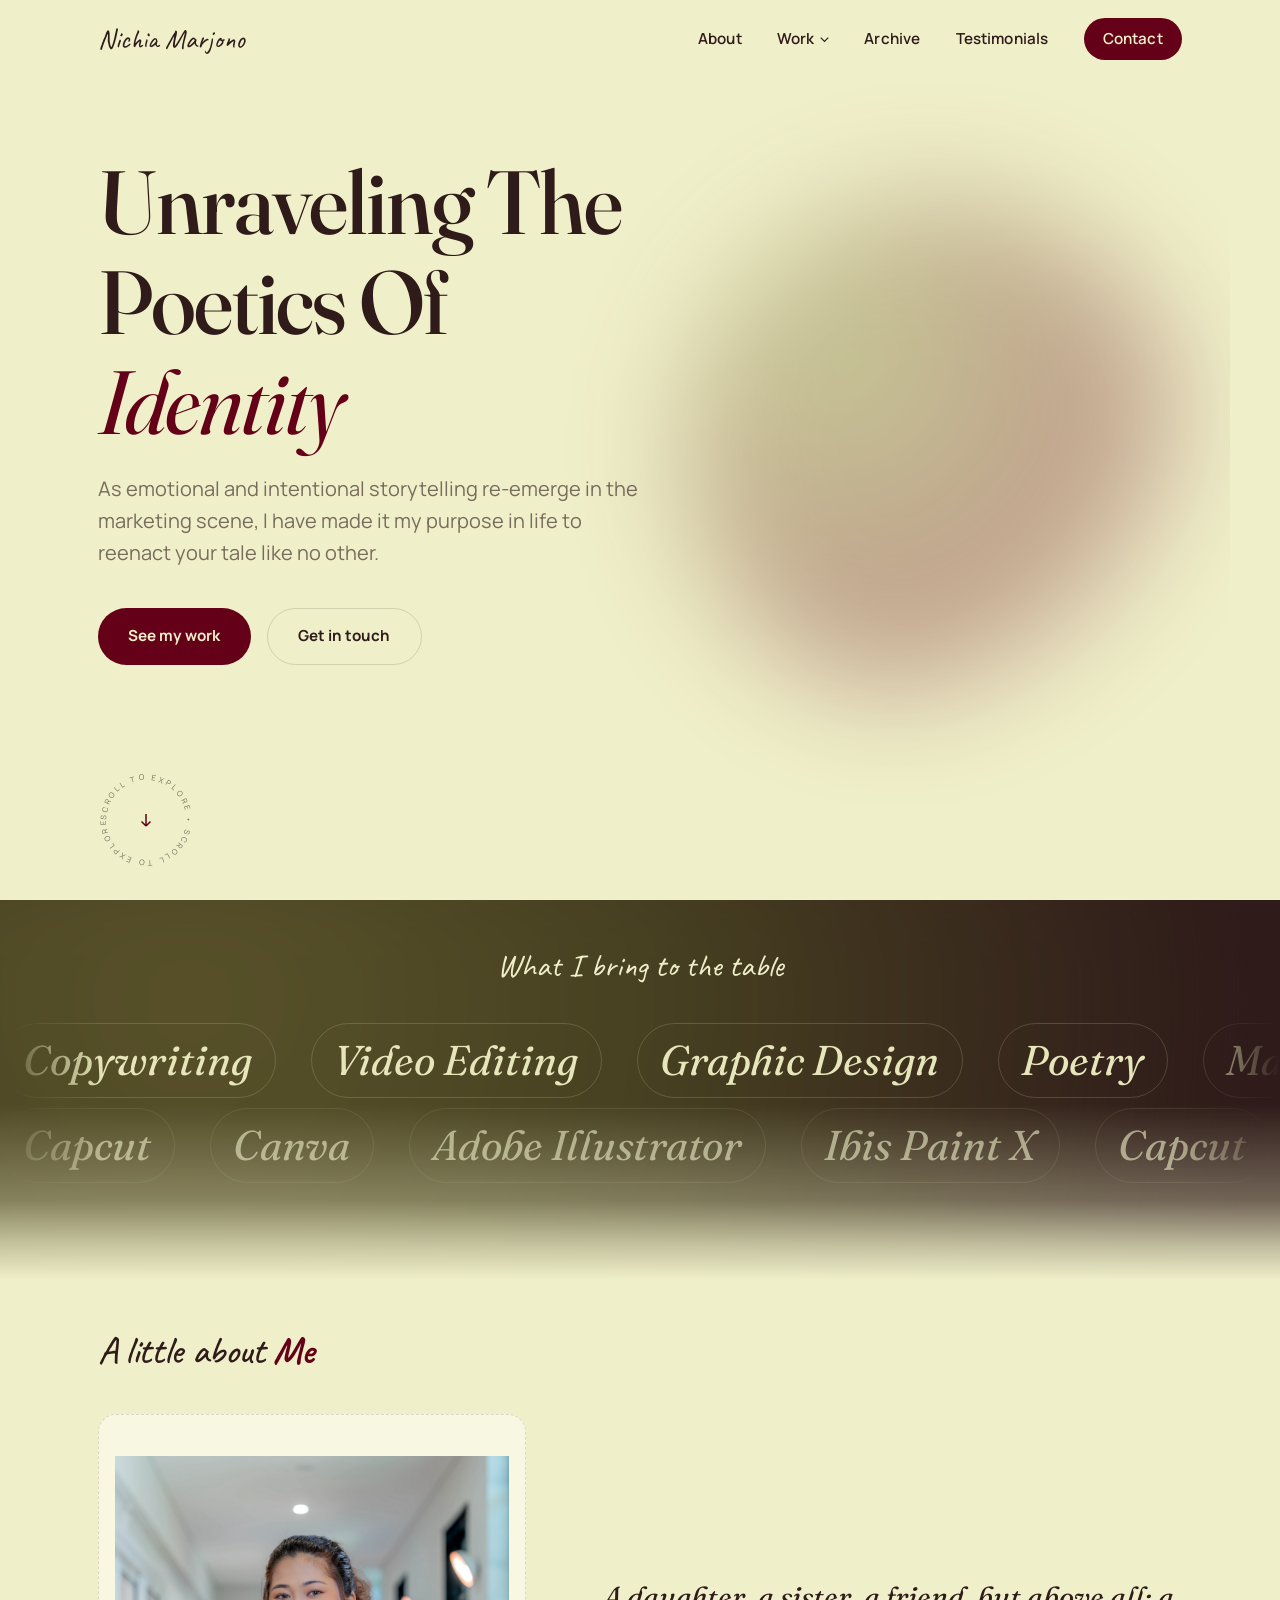
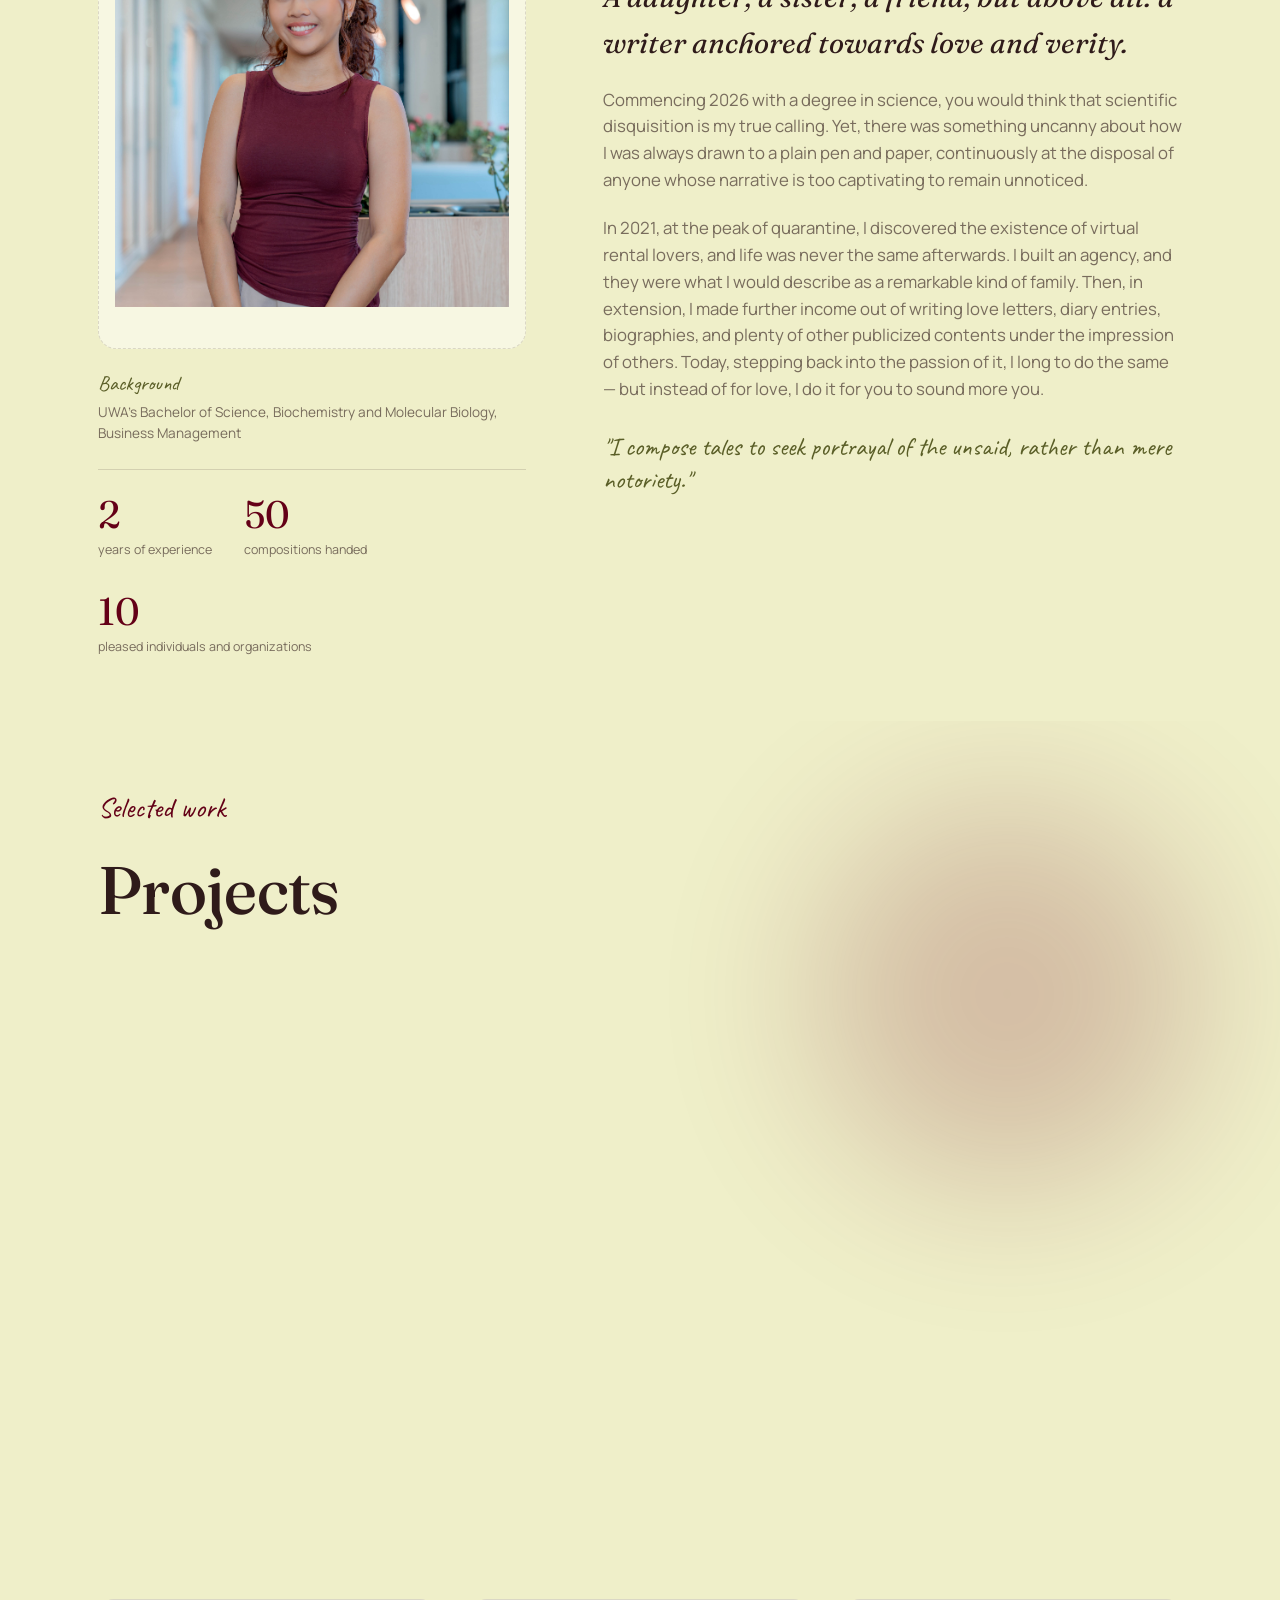
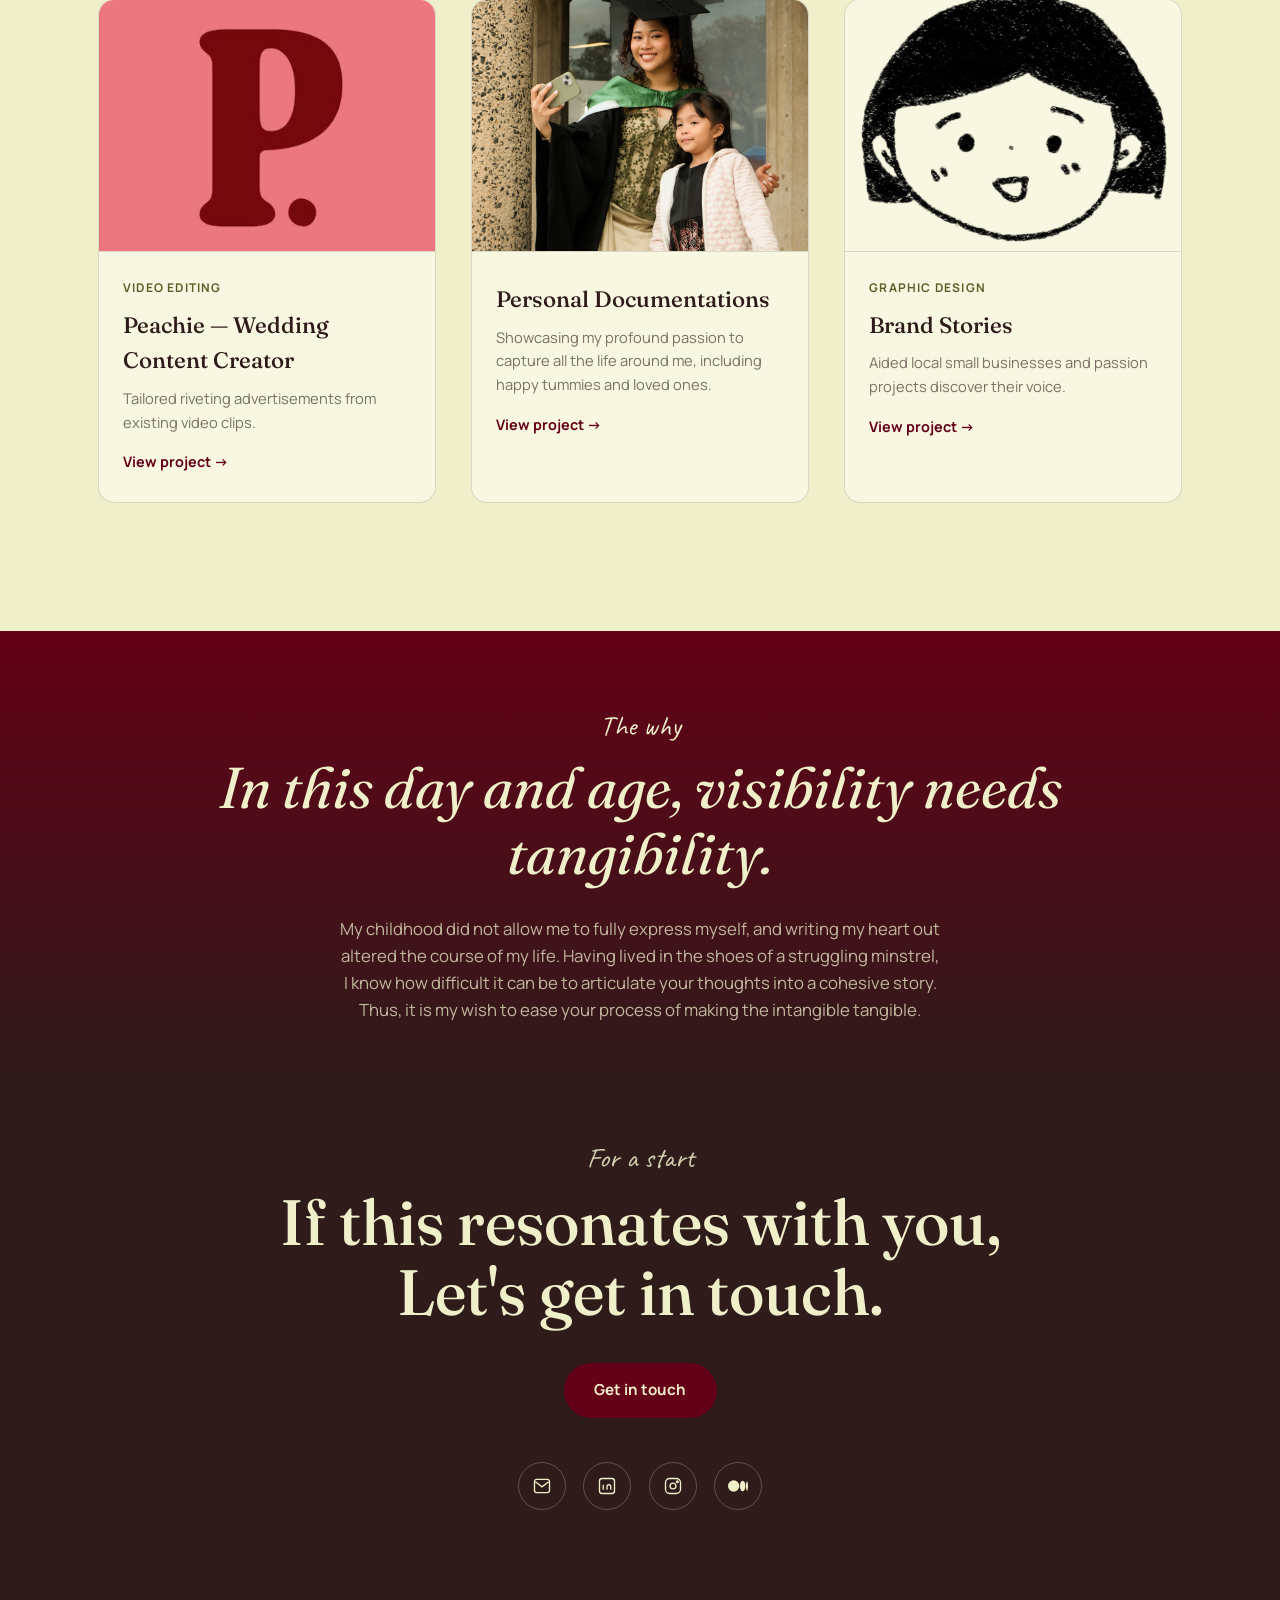
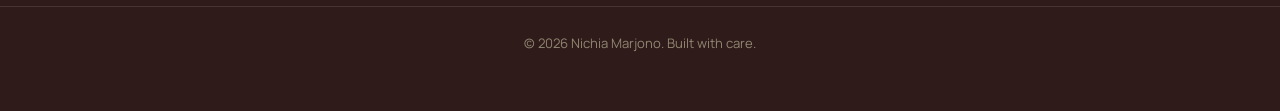
==== commit 622f8a4f: "Add real content across all project pages, fix transparent-PNG placeholder blend Content: AITAI Link" ====
--- a/index.html
+++ b/index.html
@@ -206,7 +206,7 @@
             impression of others. Today, stepping back into the passion of it, I long to do the same —
             but instead of for love, I do it for you to sound more you.
           </p>
-          <p class="about-copy__quote">"My soul was once yours, but my virtues shall stay—always."</p>
+          <p class="about-copy__quote">"I compose tales to seek portrayal of the unsaid, rather than mere notoriety."</p>
         </div>
       </div>
     </div>
@@ -223,7 +223,7 @@
 
         <a href="aitai.html" class="project-card reveal">
           <div class="project-card__media">
-            <span>+ project image</span>
+            <img src="assets/aitai logo.png" alt="AITAI Logo">
           </div>
           <div class="project-card__body">
             <span class="project-card__tag">Copywriting, Marketing Strategy</span>
@@ -235,7 +235,7 @@
 
         <a href="ppia.html" class="project-card reveal">
           <div class="project-card__media">
-            <span>+ project image</span>
+            <img src="assets/ppia logo.png" alt="PPIA Logo">
           </div>
           <div class="project-card__body">
             <span class="project-card__tag">Copywriting</span>
@@ -247,7 +247,7 @@
 
         <a href="epistles.html" class="project-card reveal">
           <div class="project-card__media">
-            <span>+ project image</span>
+             <img src="assets/epistle logo.png" alt="Love Epistles">
           </div>
           <div class="project-card__body">
             <span class="project-card__tag">Poetry</span>
@@ -259,7 +259,7 @@
 
         <a href="peachie.html" class="project-card reveal">
           <div class="project-card__media">
-            <span>+ project image</span>
+            <img src="assets/peachie logo.jpeg" alt="Peachie Logo">
           </div>
           <div class="project-card__body">
             <span class="project-card__tag">Video Editing</span>
@@ -271,10 +271,9 @@
 
         <a href="personal-docs.html" class="project-card reveal">
           <div class="project-card__media">
-            <span>+ project image</span>
-          </div>
-          <div class="project-card__body">
-            <span class="project-card__tag">Video Editing</span>
+            <img src="assets/personal logo.jpg" alt="Personal Documentations">
+          </div>
+          <div class="project-card__body">
             <h3 class="project-card__title">Personal Documentations</h3>
             <p class="project-card__desc">Showcasing my profound passion to capture all the life around me, including happy tummies and loved ones.</p>
             <span class="project-card__link">View project →</span>
@@ -283,7 +282,7 @@
 
         <a href="brand-stories.html" class="project-card reveal">
           <div class="project-card__media">
-            <span>+ project image</span>
+             <img src="assets/brand logo.png" alt="Brand Stories">
           </div>
           <div class="project-card__body">
             <span class="project-card__tag">Graphic Design</span>
@@ -314,7 +313,7 @@
   <!-- ============ CONTACT (teaser — full page + form at contact.html) ============ -->
   <section class="contact" id="contact">
     <div class="section-inner reveal">
-      <p class="eyebrow eyebrow--script eyebrow--light">Let's talk</p>
+      <p class="eyebrow eyebrow--script eyebrow--light">For a start</p>
       <h2 class="contact-title">If this resonates with you,<br>Let's get in touch.</h2>
 
       <a href="contact.html" class="btn btn--primary contact-cta magnetic">Get in touch</a>
--- a/css/style.css
+++ b/css/style.css
@@ -479,12 +479,16 @@
 }
 .project-card__media{
   aspect-ratio: 4/3;
-  background: repeating-linear-gradient(135deg, var(--ivory-dim), var(--ivory-dim) 10px, var(--bg-card) 10px, var(--bg-card) 20px);
+  background: var(--bg-card);
   display: flex; align-items: center; justify-content: center;
   color: var(--text-soft); font-size: .85rem;
   border-bottom: 1px solid var(--border);
   overflow: hidden;
 }
+.project-card__media:has(span){
+  background: repeating-linear-gradient(135deg, var(--ivory-dim), var(--ivory-dim) 10px, var(--bg-card) 10px, var(--bg-card) 20px);
+}
+.project-card__media img{ width: 100%; height: 100%; object-fit: cover; }
 .project-card__body{ padding: 1.4rem 1.5rem 1.7rem; }
 .project-card__tag{
   font-size: .75rem; text-transform: uppercase; letter-spacing: .1em;
@@ -554,7 +558,7 @@
    number and it fades into the torn-paper card assigned to it.
    ========================================================================== */
 .numbered-grid{
-  display: grid; grid-template-columns: repeat(auto-fit, minmax(230px, 1fr));
+  display: grid; grid-template-columns: repeat(2, 1fr);
   gap: clamp(3rem, 6vw, 5rem) clamp(2.5rem, 5vw, 4rem);
 }
 .num-tile{
@@ -624,10 +628,13 @@
 .torn-card__media{
   flex: 1;
   border-radius: 6px;
-  background: repeating-linear-gradient(135deg, var(--ivory-dim), var(--ivory-dim) 10px, var(--bg-card) 10px, var(--bg-card) 20px);
+  background: var(--bg-card);
   display: flex; align-items: center; justify-content: center;
   font-size: .78rem; color: var(--text-soft); text-align: center;
   overflow: hidden;
+}
+.torn-card__media:has(span){
+  background: repeating-linear-gradient(135deg, var(--ivory-dim), var(--ivory-dim) 10px, var(--bg-card) 10px, var(--bg-card) 20px);
 }
 .torn-card__media img{ width: 100%; height: 100%; object-fit: cover; }
 .torn-card__title{ font-family: var(--font-display); font-size: 1.05rem; line-height: 1.3; }
@@ -791,6 +798,7 @@
   .archive-grid{ grid-template-columns: repeat(2, 1fr); grid-auto-rows: 130px; }
   .stats-row{ gap: 1.6rem; }
   .form-row{ grid-template-columns: 1fr; }
+  .numbered-grid{ grid-template-columns: 1fr; max-width: 360px; margin: 0 auto; }
 }
 
 @media (max-width: 480px){
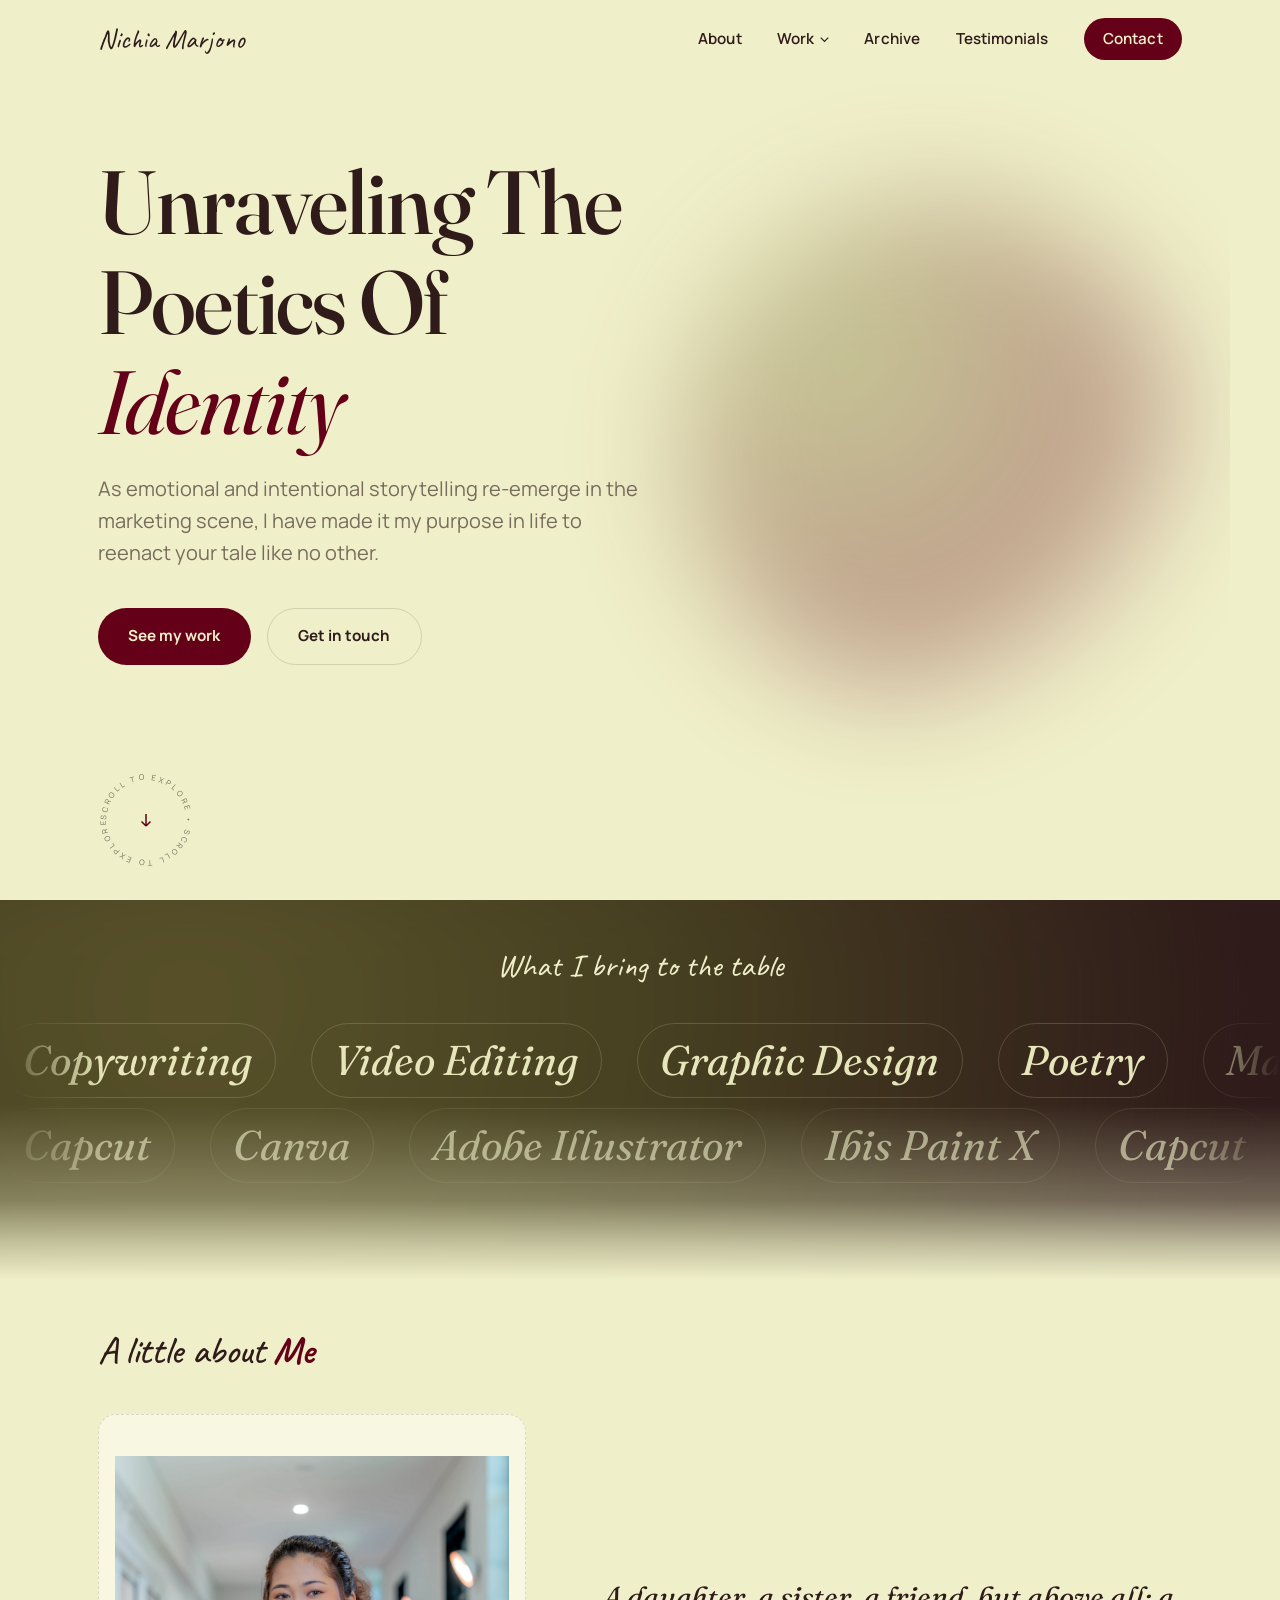
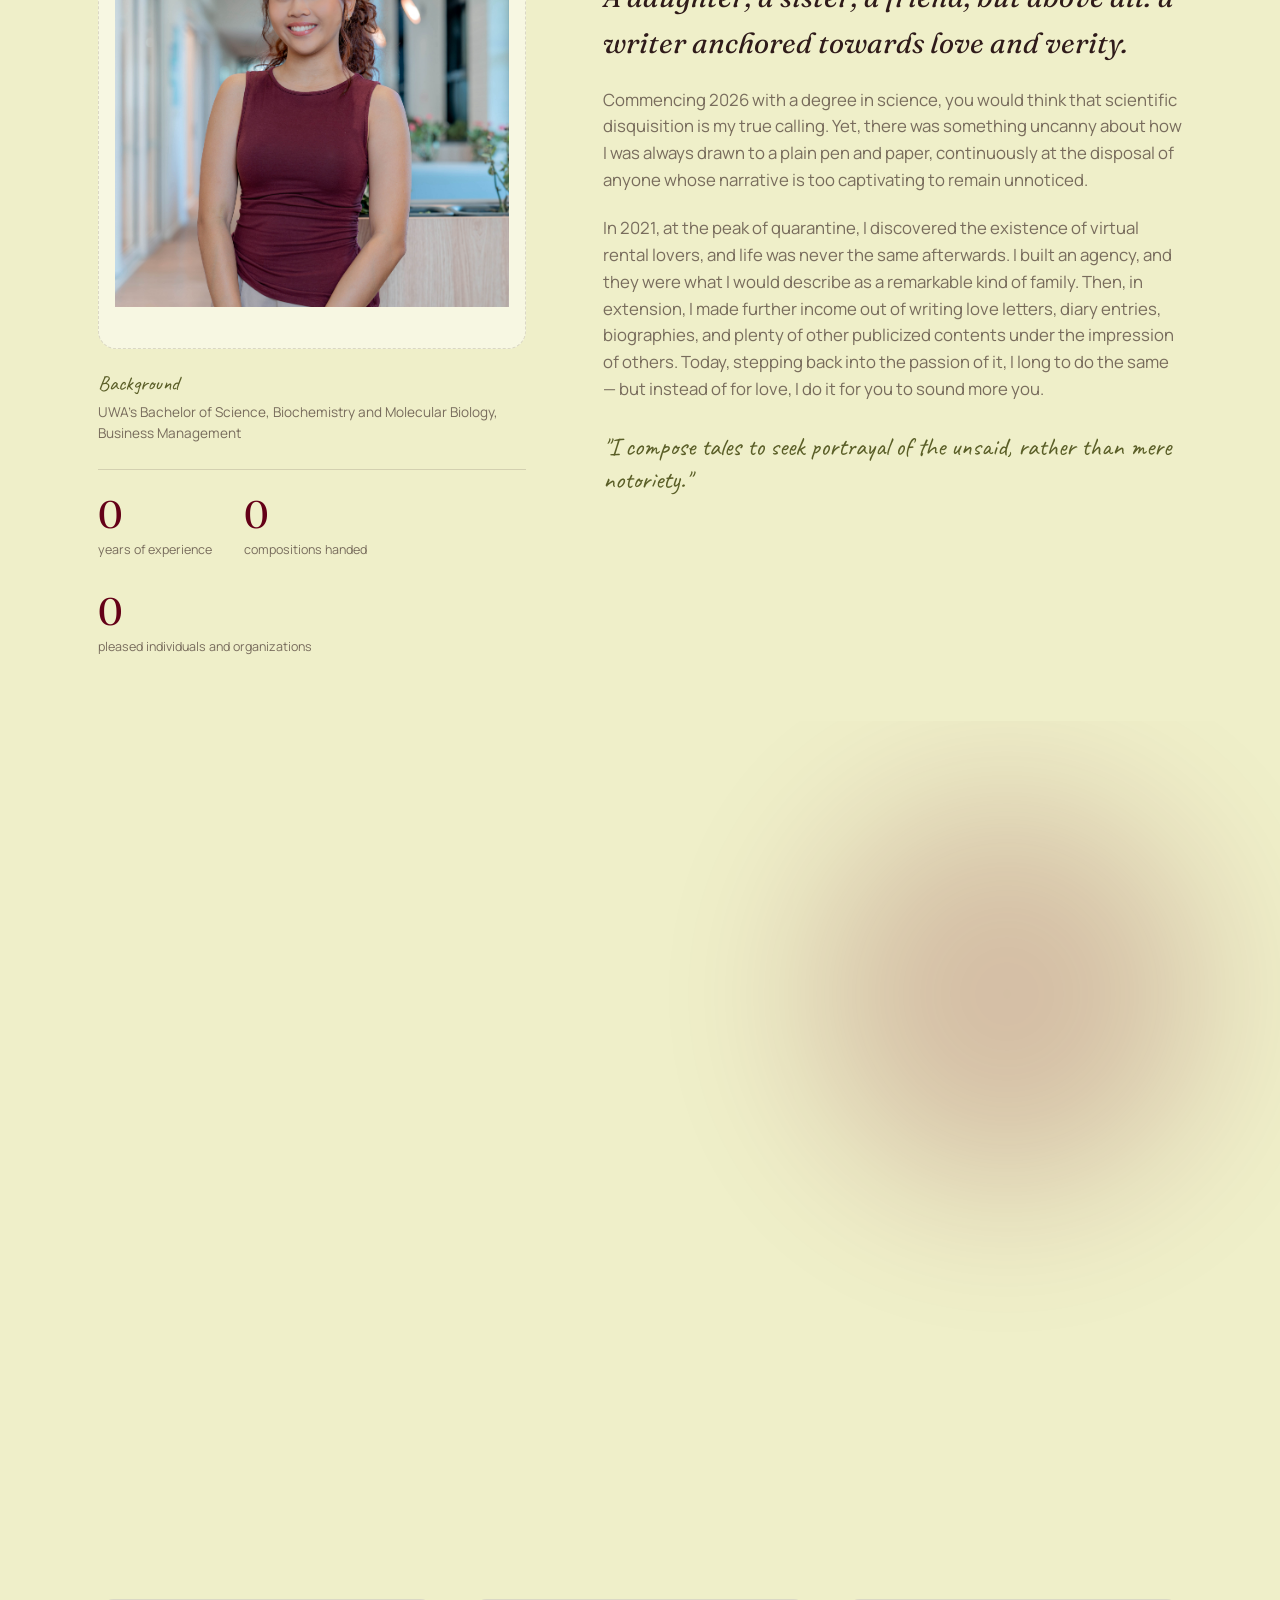
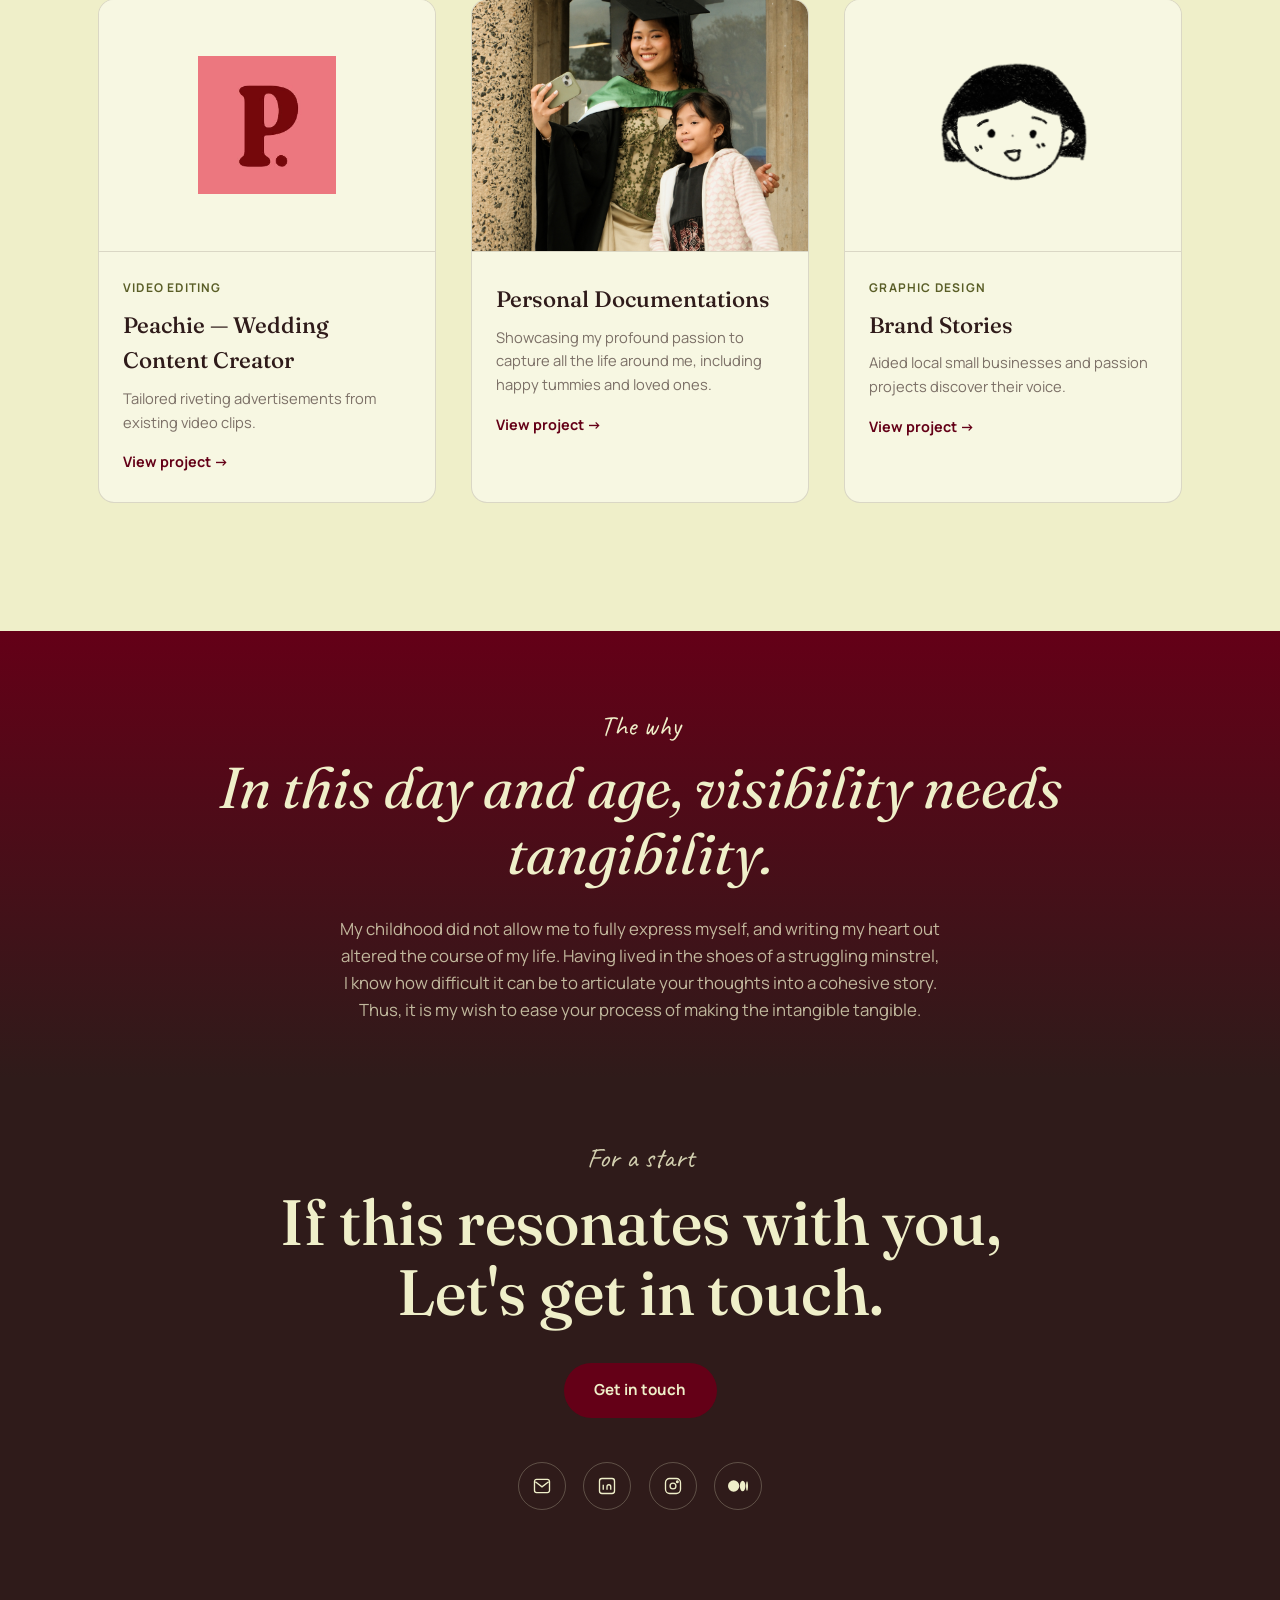
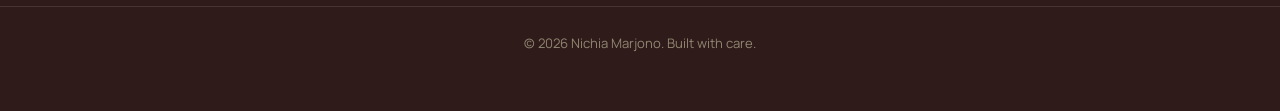
==== commit 8e9a7d5c: "Shrink oversized project-card logos, add contact CTA footer to all project pages - project-card__med" ====
--- a/index.html
+++ b/index.html
@@ -270,7 +270,7 @@
         </a>
 
         <a href="personal-docs.html" class="project-card reveal">
-          <div class="project-card__media">
+          <div class="project-card__media project-card__media--photo">
             <img src="assets/personal logo.jpg" alt="Personal Documentations">
           </div>
           <div class="project-card__body">
--- a/css/style.css
+++ b/css/style.css
@@ -488,7 +488,8 @@
 .project-card__media:has(span){
   background: repeating-linear-gradient(135deg, var(--ivory-dim), var(--ivory-dim) 10px, var(--bg-card) 10px, var(--bg-card) 20px);
 }
-.project-card__media img{ width: 100%; height: 100%; object-fit: cover; }
+.project-card__media img{ max-width: 55%; max-height: 55%; width: auto; height: auto; object-fit: contain; }
+.project-card__media--photo img{ max-width: none; max-height: none; width: 100%; height: 100%; object-fit: cover; }
 .project-card__body{ padding: 1.4rem 1.5rem 1.7rem; }
 .project-card__tag{
   font-size: .75rem; text-transform: uppercase; letter-spacing: .1em;
@@ -678,6 +679,8 @@
 .project-desc{ max-width: 70ch; font-size: 1.05rem; line-height: 1.7; color: var(--text-soft); margin-bottom: clamp(2rem, 5vw, 3rem); }
 .project-subhead{ margin-bottom: 1.2rem; display: block; }
 .project-footnote{
+  /* Hidden for now; keep the HTML in place so notes can be re-enabled later. */
+  display: none;
   margin-top: 1rem;
   max-width: 70ch; font-size: .82rem; font-style: italic; line-height: 1.6; color: var(--text-soft);
 }
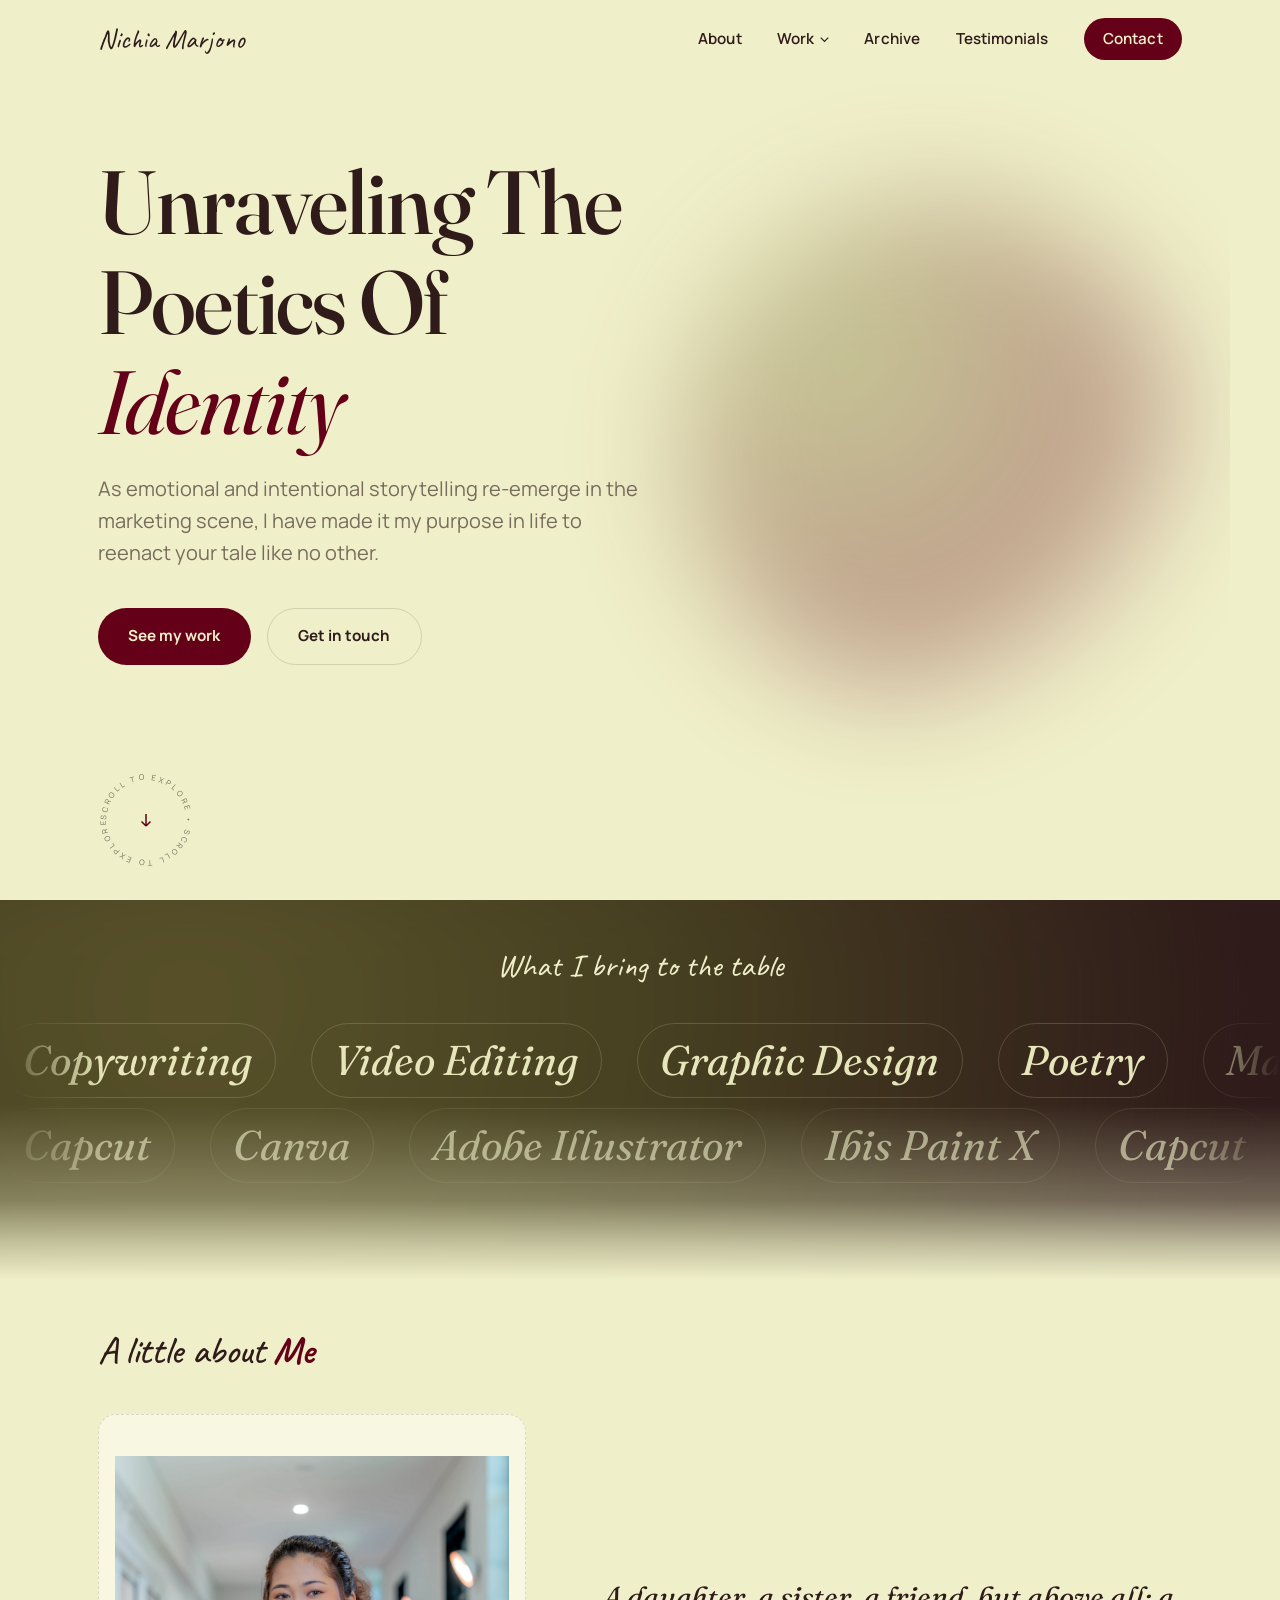
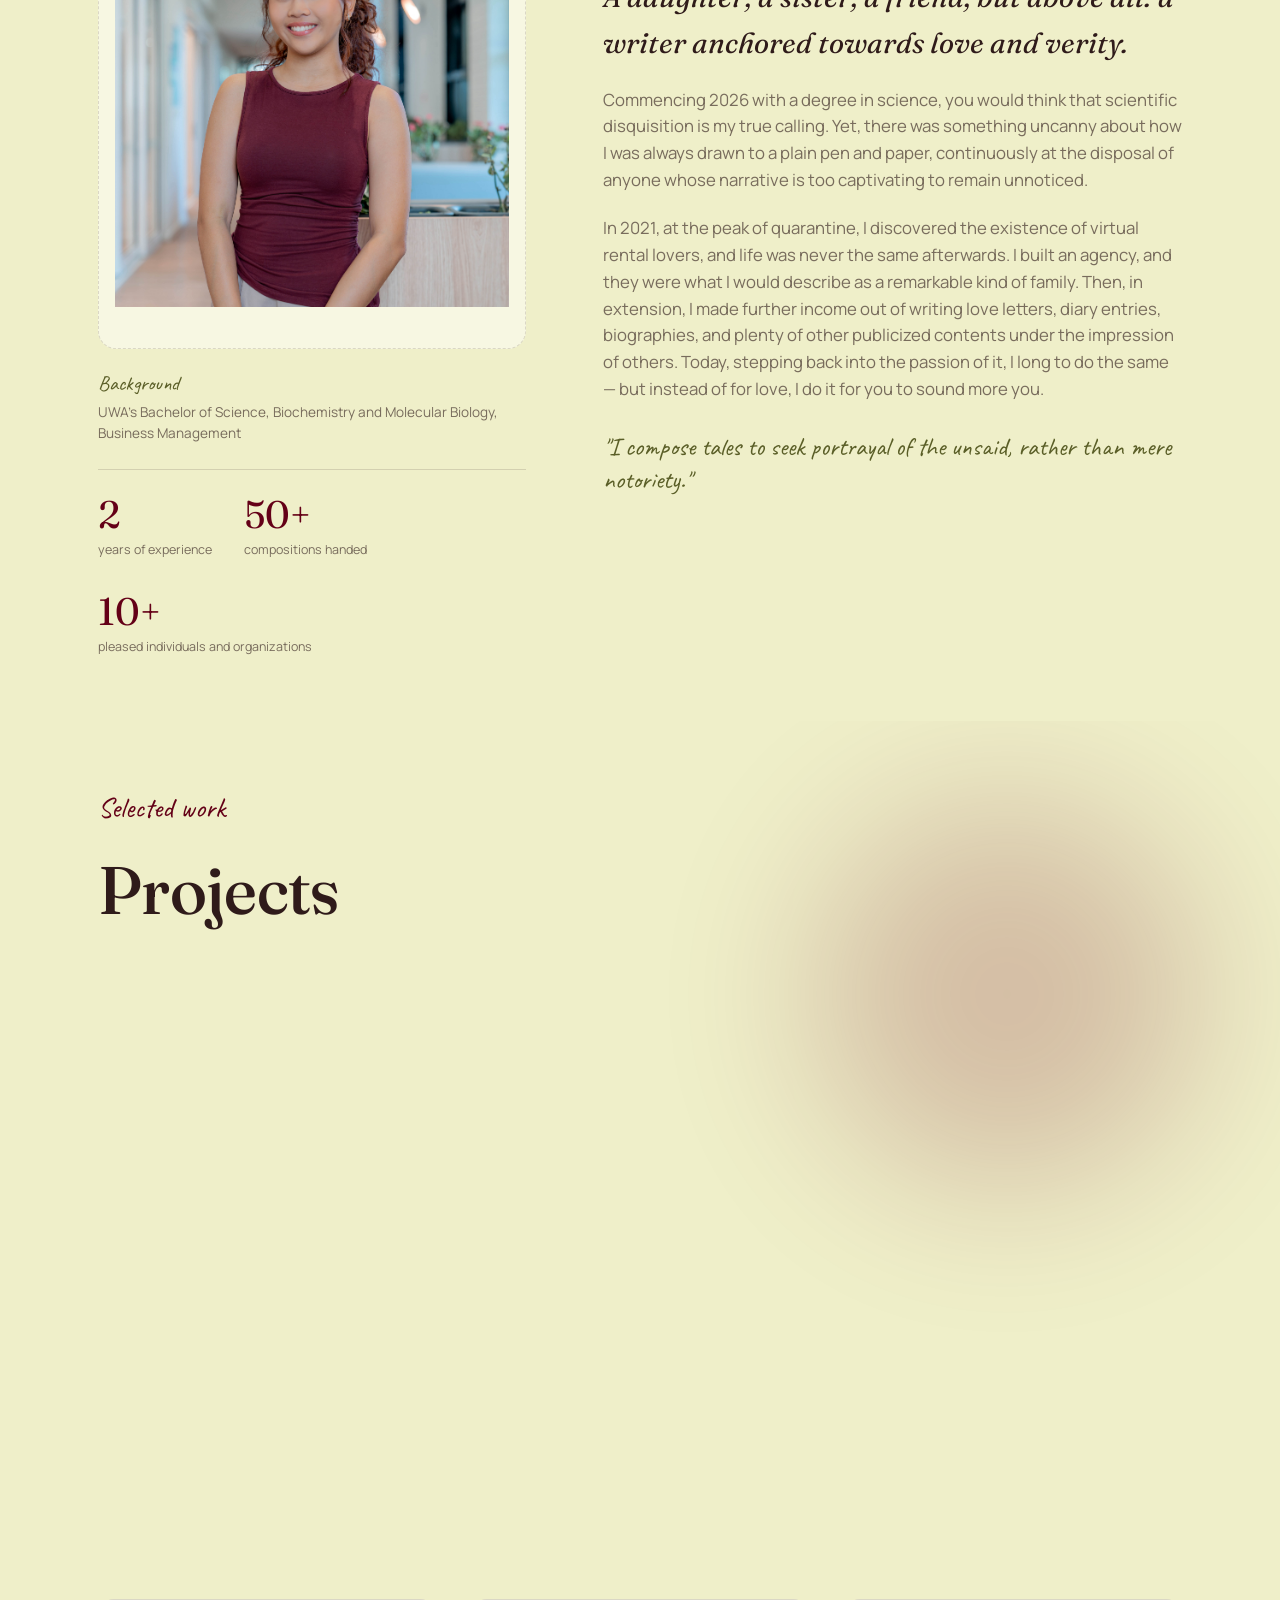
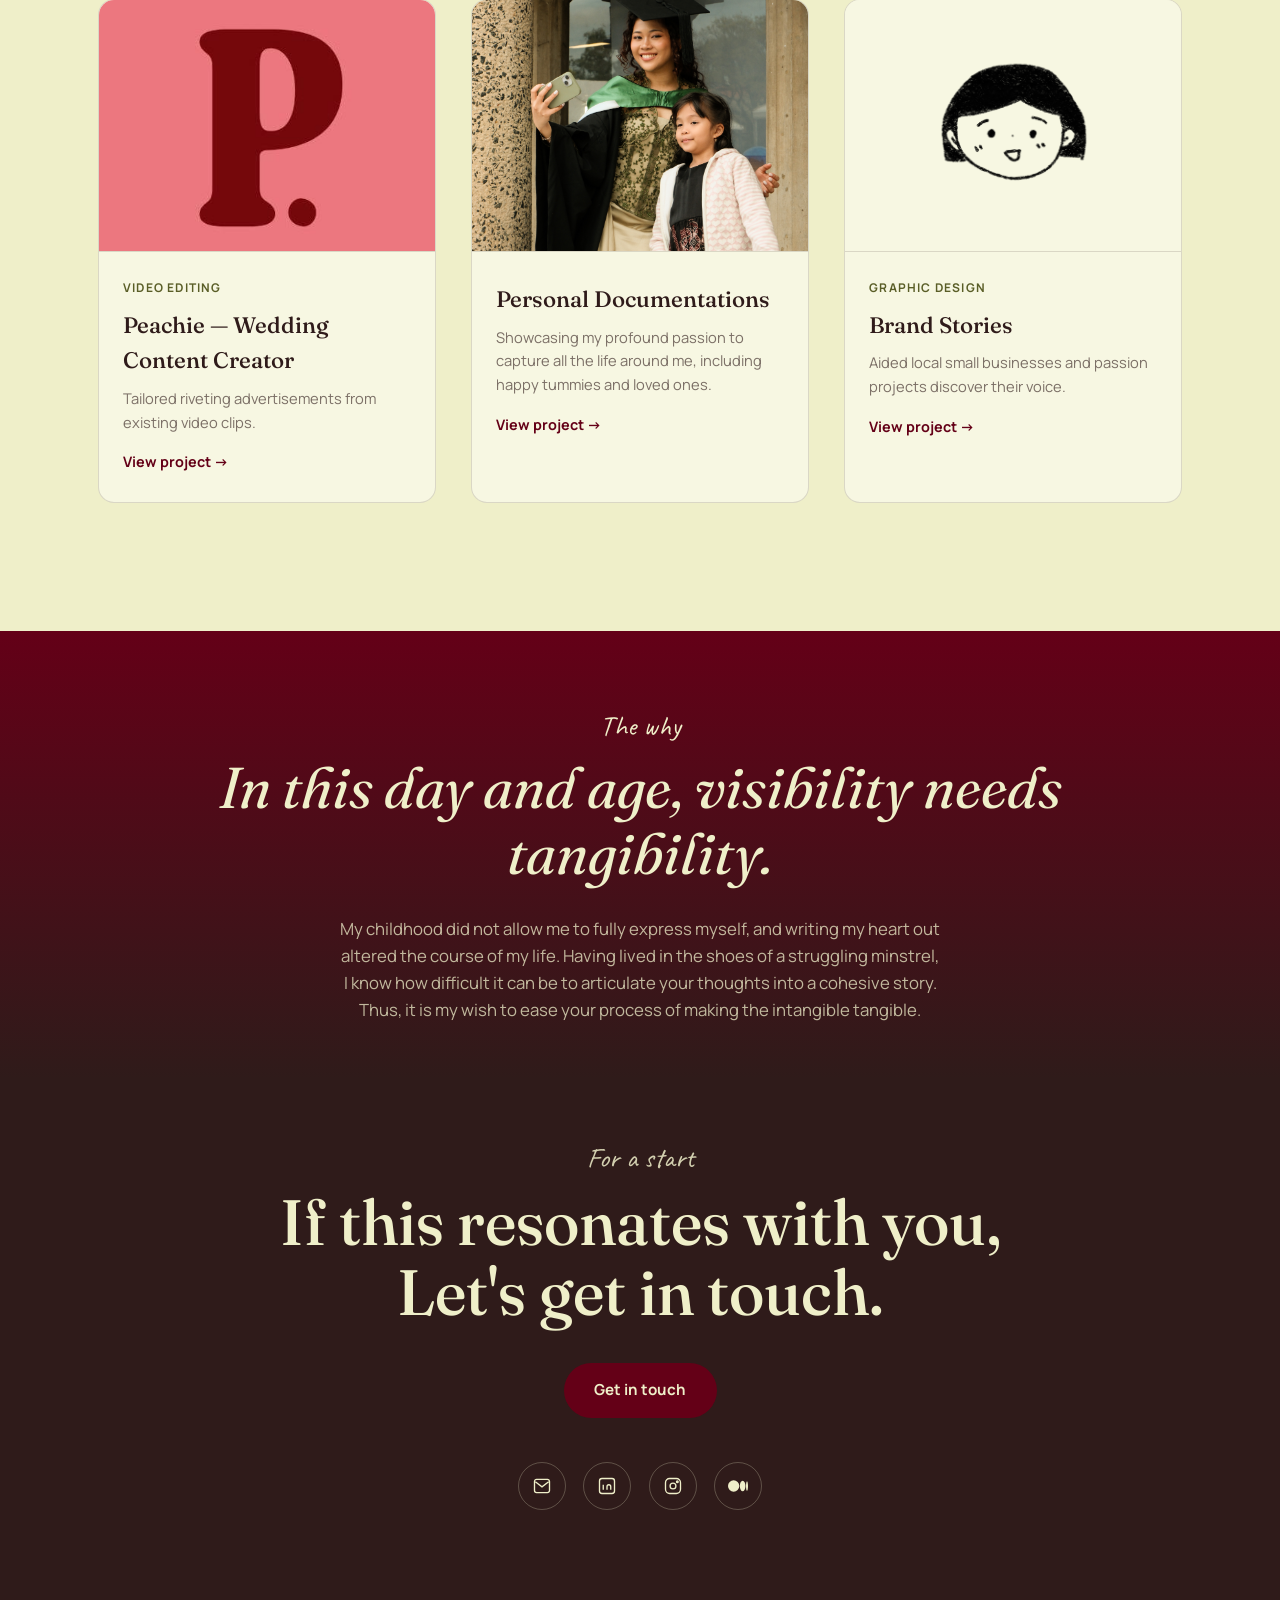
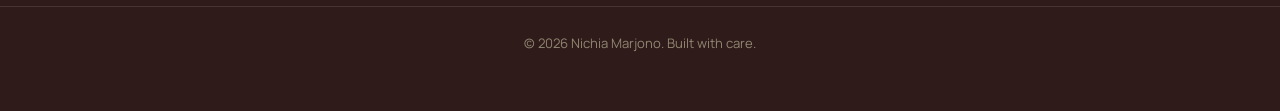
==== commit 0d18d034: "Fix mismatched tile tags in Brand Story section, revert Peachie/Epistles logos to full-bleed - brand" ====
--- a/index.html
+++ b/index.html
@@ -246,7 +246,7 @@
         </a>
 
         <a href="epistles.html" class="project-card reveal">
-          <div class="project-card__media">
+          <div class="project-card__media project-card__media--photo">
              <img src="assets/epistle logo.png" alt="Love Epistles">
           </div>
           <div class="project-card__body">
@@ -258,7 +258,7 @@
         </a>
 
         <a href="peachie.html" class="project-card reveal">
-          <div class="project-card__media">
+          <div class="project-card__media project-card__media--photo">
             <img src="assets/peachie logo.jpeg" alt="Peachie Logo">
           </div>
           <div class="project-card__body">
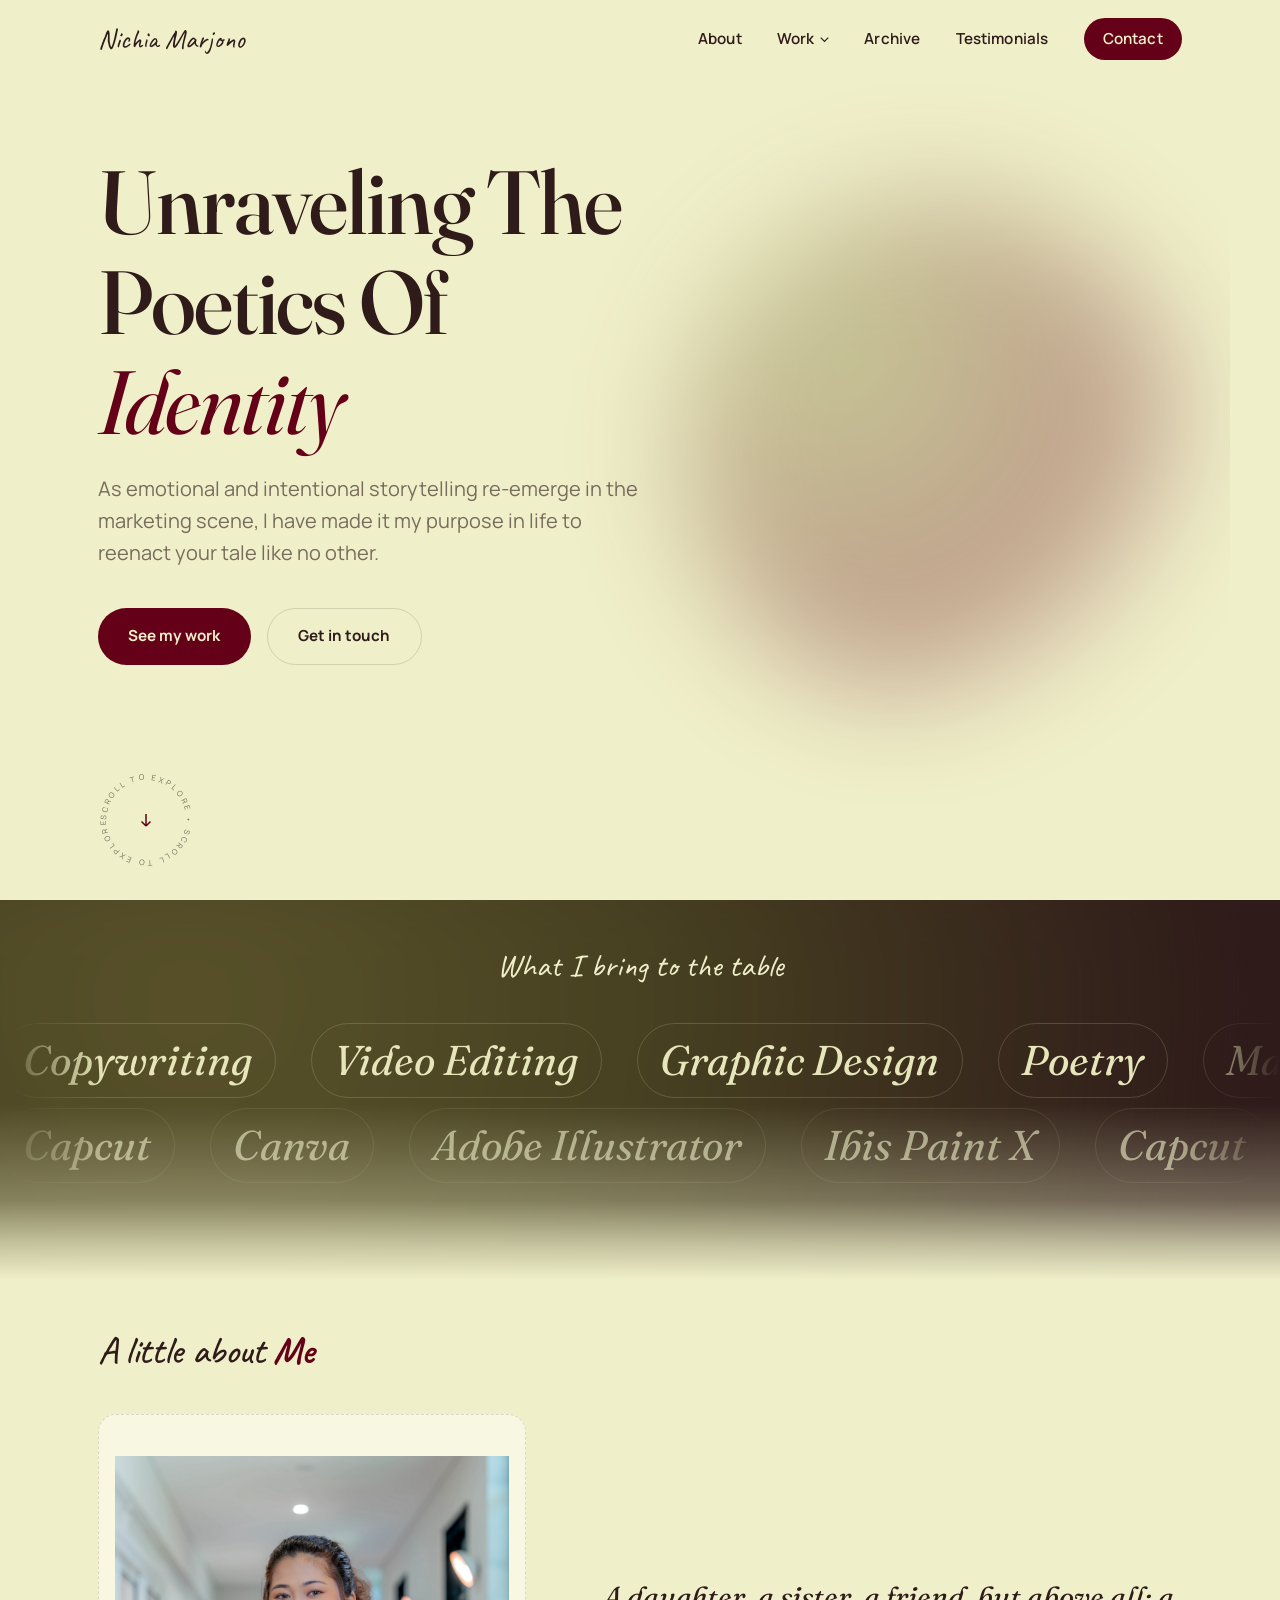
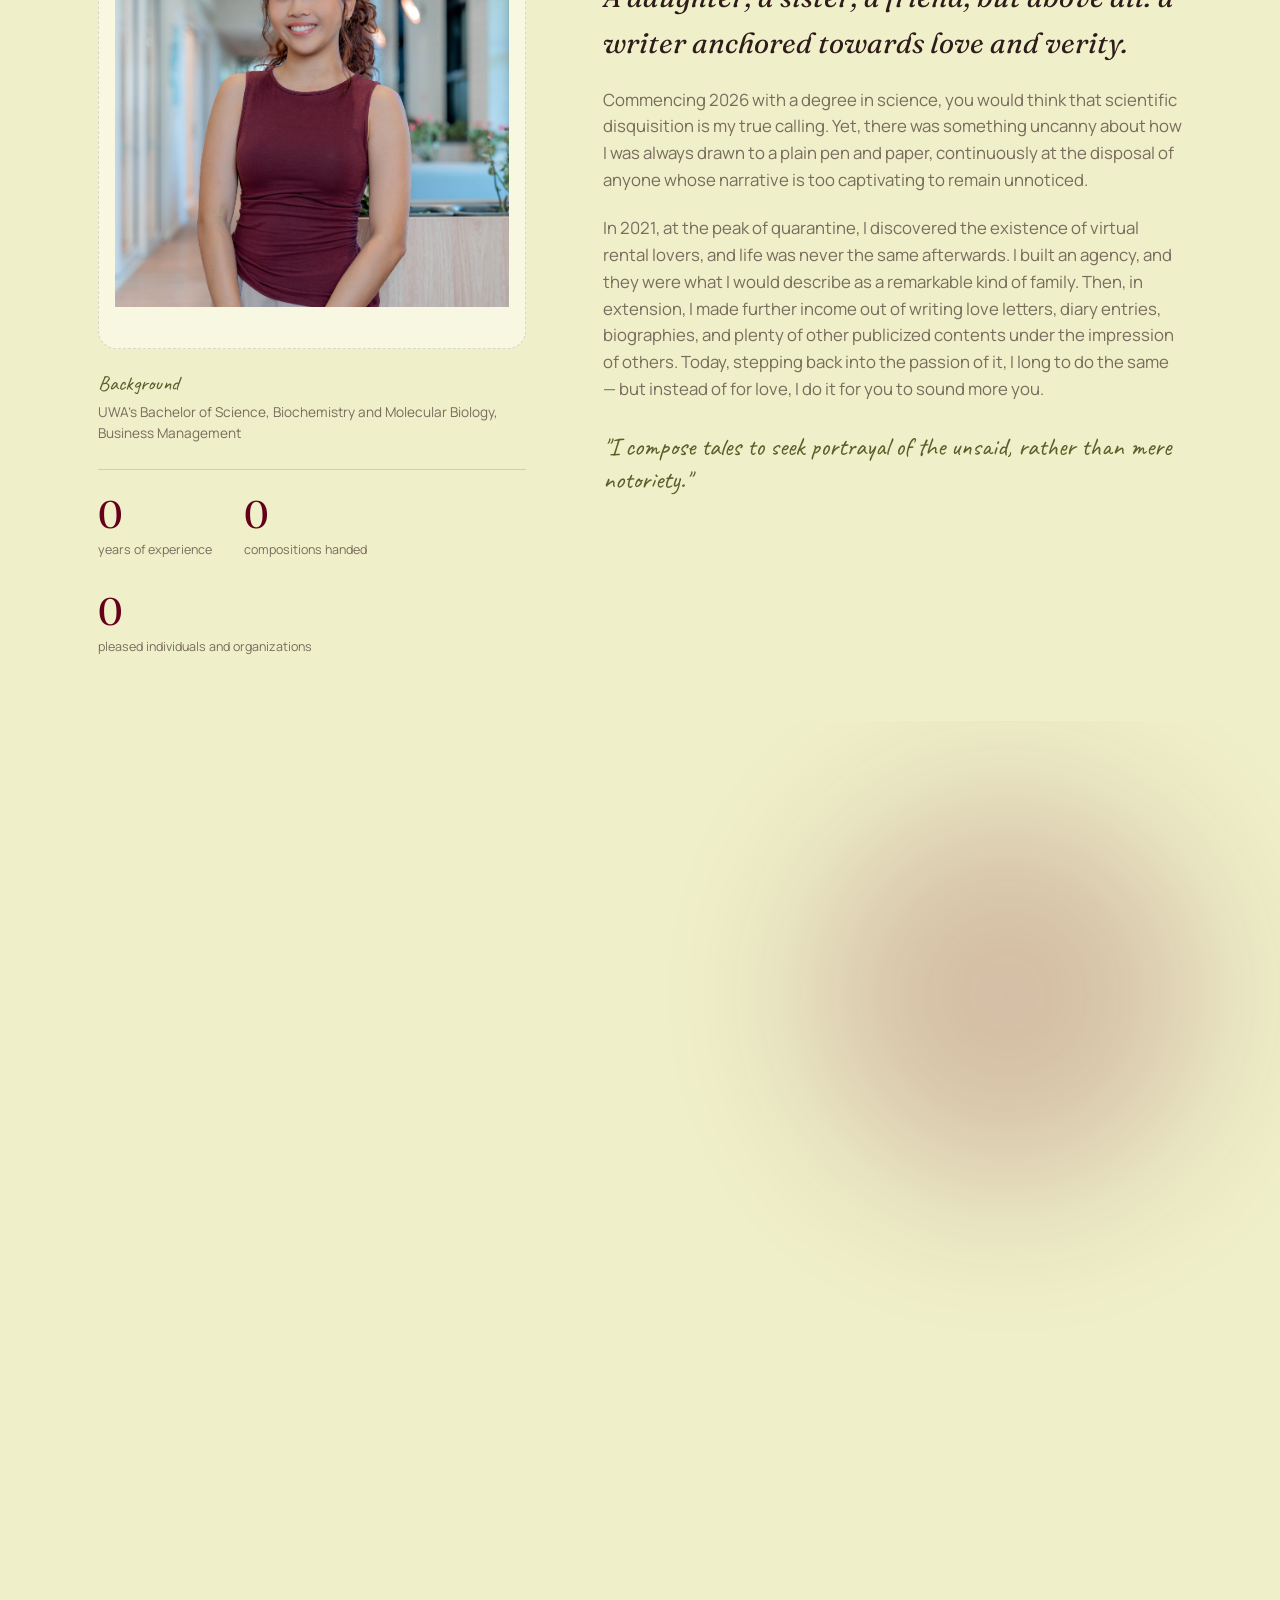
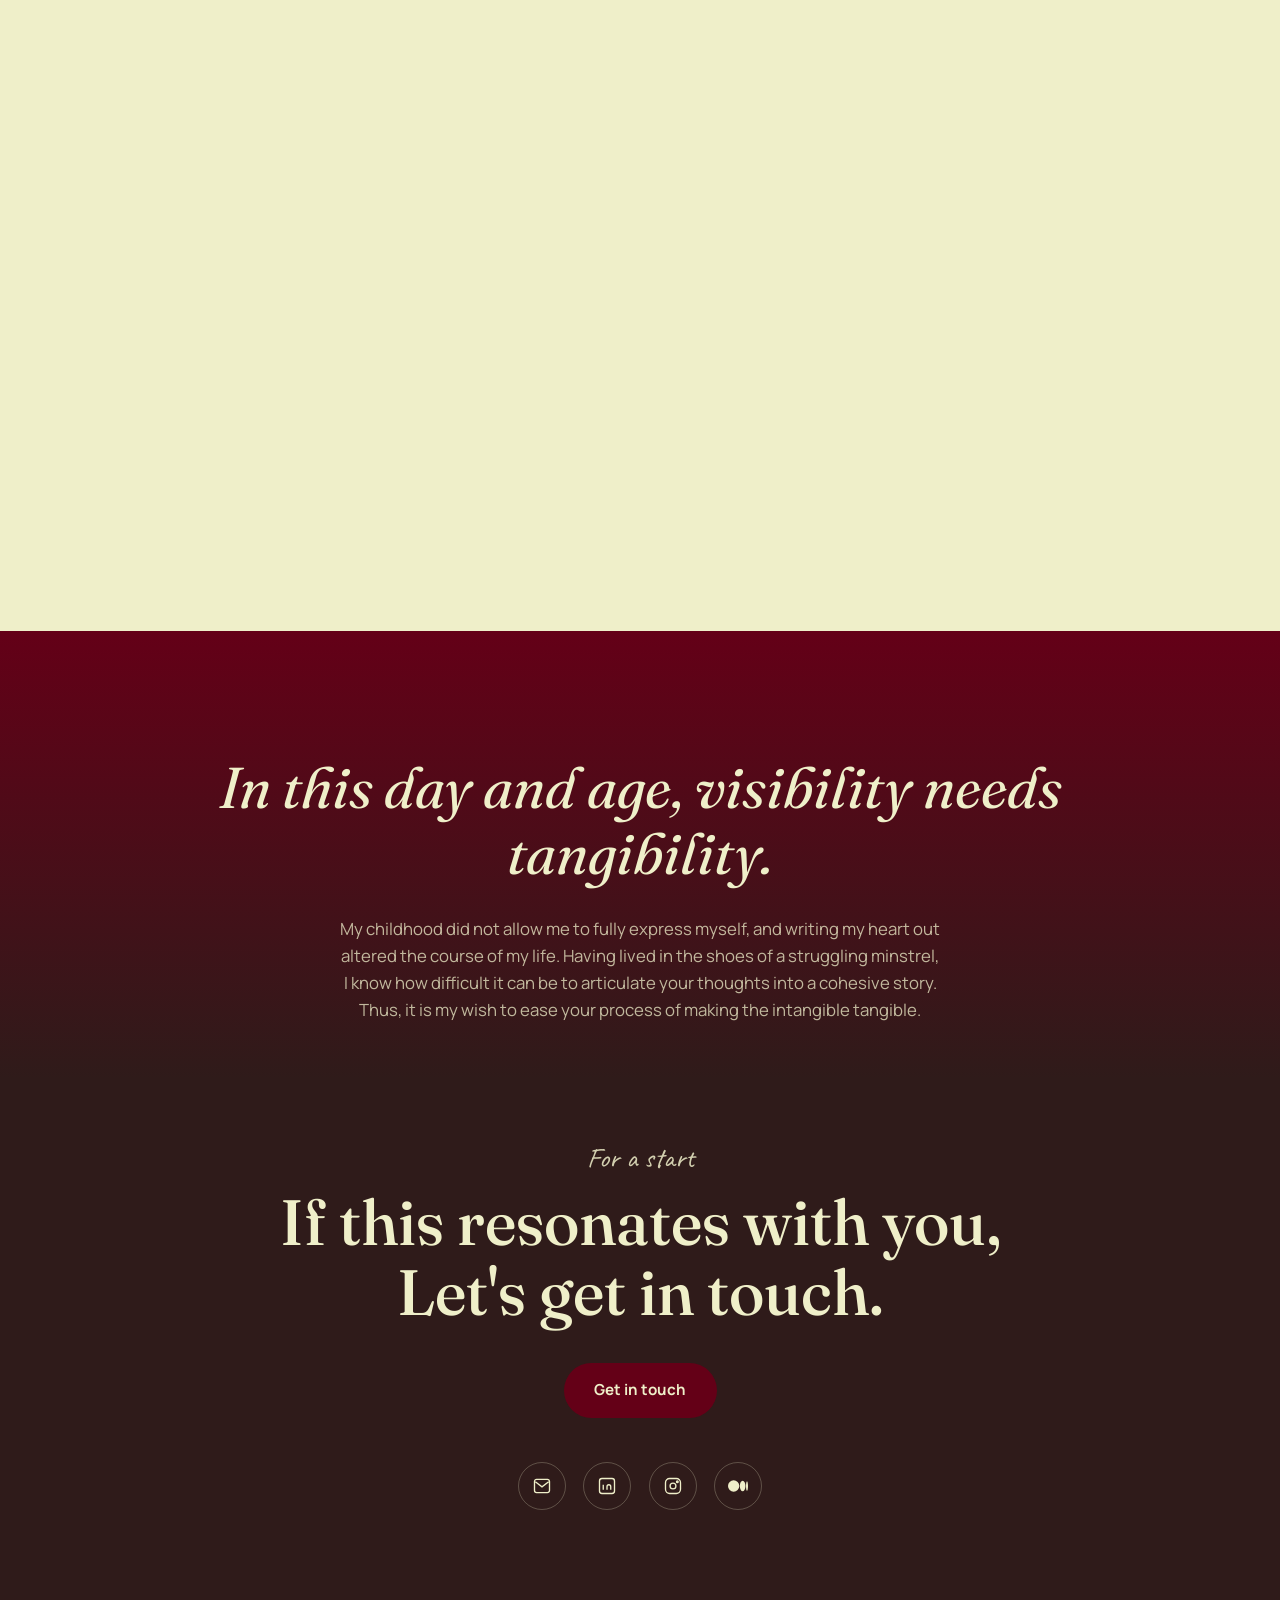
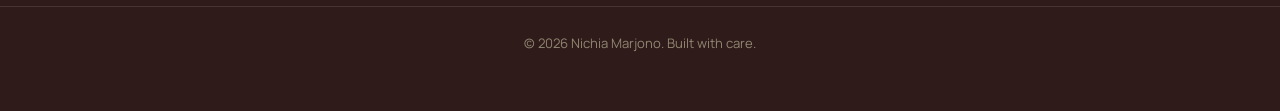
==== commit f273d02c: "Replace Love Epistles card image with vintage illustration Swaps assets/epistle logo.png for a Midsu" ====
--- a/index.html
+++ b/index.html
@@ -246,8 +246,8 @@
         </a>
 
         <a href="epistles.html" class="project-card reveal">
-          <div class="project-card__media project-card__media--photo">
-             <img src="assets/epistle logo.png" alt="Love Epistles">
+          <div class="project-card__media">
+             <img src="assets/epistle logo.jpg" alt="Love Epistles">
           </div>
           <div class="project-card__body">
             <span class="project-card__tag">Poetry</span>
--- a/css/style.css
+++ b/css/style.css
@@ -657,6 +657,41 @@
 }
 .torn-card--video{ padding: .6rem .6rem 1.6rem; }
 
+/* Written Pieces (archive) — the tile stays paper-shaped at rest; only
+   the content inside crossfades from the number to the poem on hover. */
+.numbered-grid--tri{
+  grid-template-columns: repeat(3, 1fr);
+}
+.torn-card__swap{
+  position: relative;
+  flex: 1;
+  display: flex;
+}
+.torn-card__number{
+  position: absolute; inset: 0;
+  display: flex; align-items: center; justify-content: center;
+  font-family: var(--font-display); font-style: italic; font-weight: 400;
+  font-size: clamp(2.4rem, 4vw, 3.2rem);
+  color: var(--accent);
+  opacity: .5;
+  transition: opacity .5s var(--ease);
+}
+.torn-card__poem-wrap{
+  position: absolute; inset: 0;
+  display: flex; flex-direction: column; justify-content: center; gap: .5rem;
+  overflow-y: auto;
+  opacity: 0;
+  transition: opacity .5s var(--ease);
+}
+.torn-card__poem-wrap .torn-card__poem{
+  font-size: clamp(.72rem, 1.3vw, .88rem);
+  line-height: 1.5;
+}
+.num-tile--paper:hover .torn-card__number,
+.num-tile--paper:focus-within .torn-card__number{ opacity: 0; }
+.num-tile--paper:hover .torn-card__poem-wrap,
+.num-tile--paper:focus-within .torn-card__poem-wrap{ opacity: 1; pointer-events: auto; }
+
 .media-subheads{ display: flex; gap: .4rem; flex-wrap: wrap; margin-top: auto; }
 .media-subheads span{
   font-size: .68rem; font-weight: 700; text-transform: uppercase; letter-spacing: .04em;
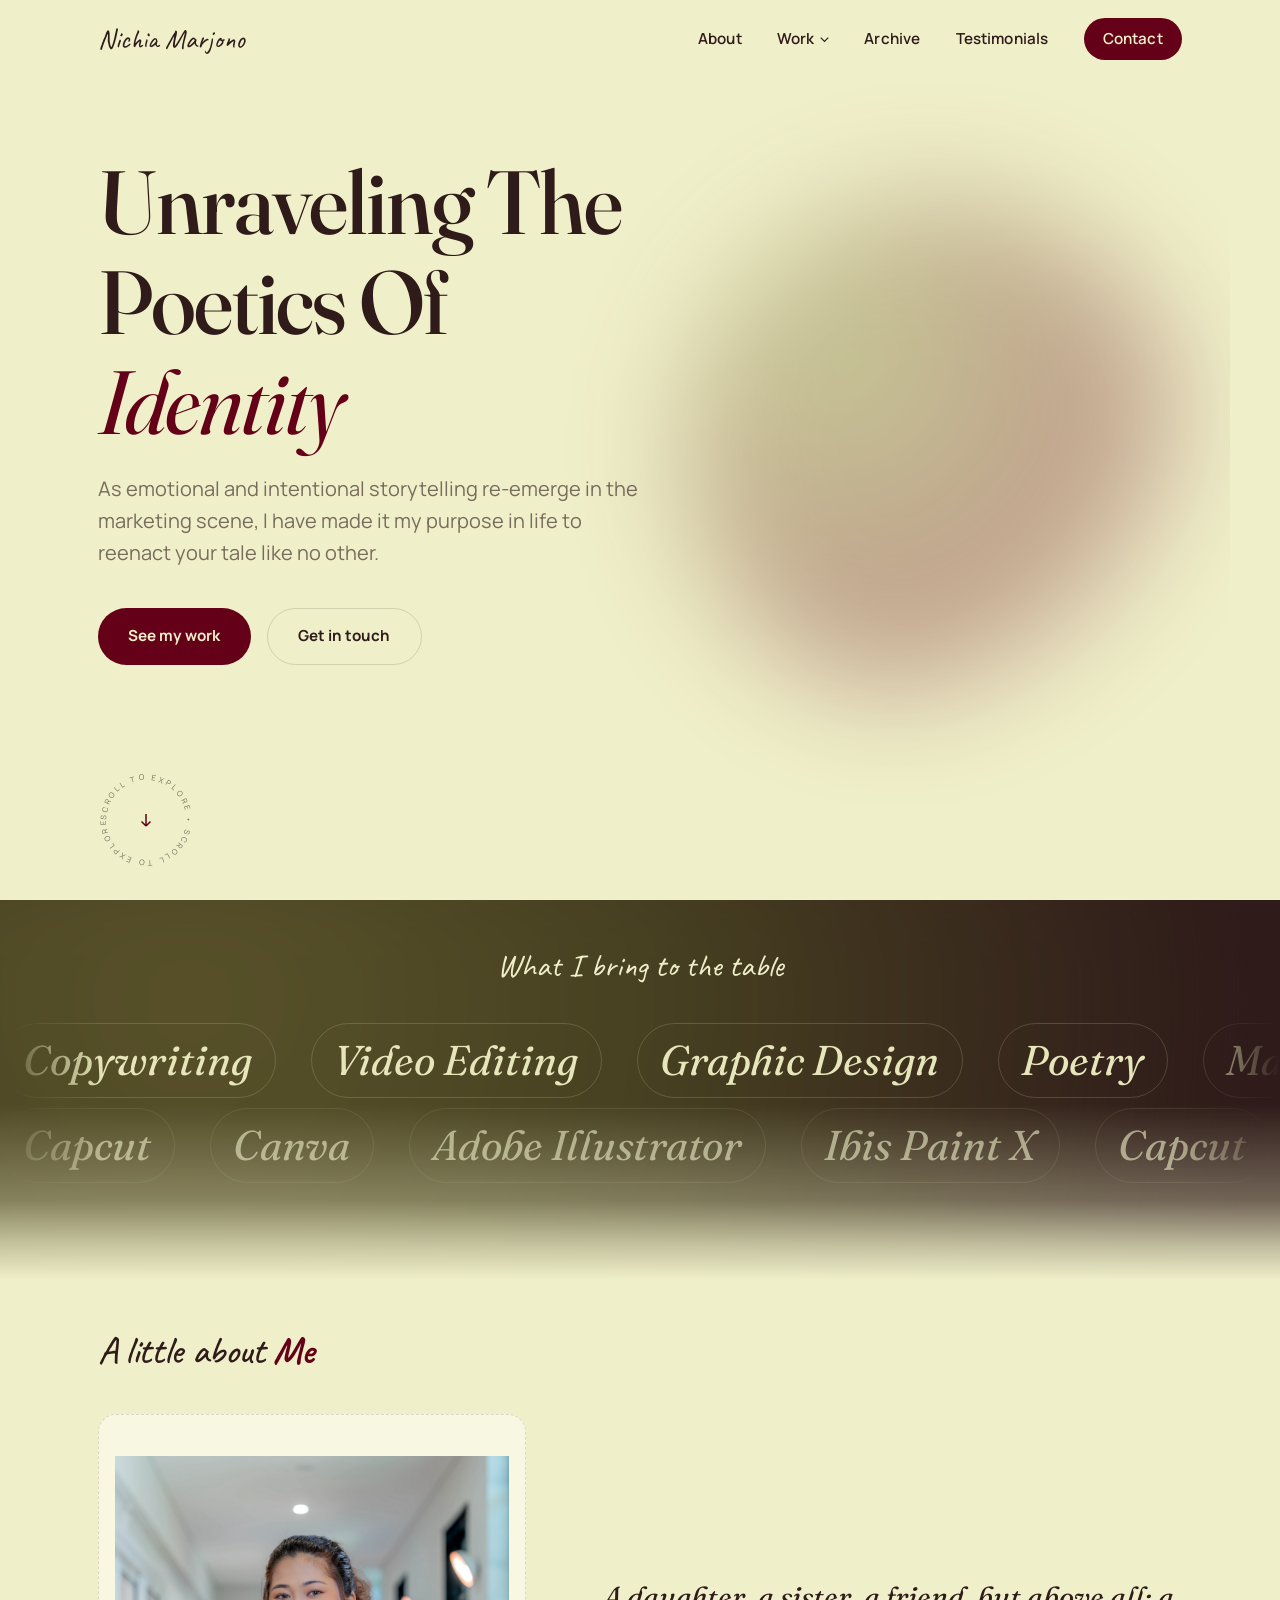
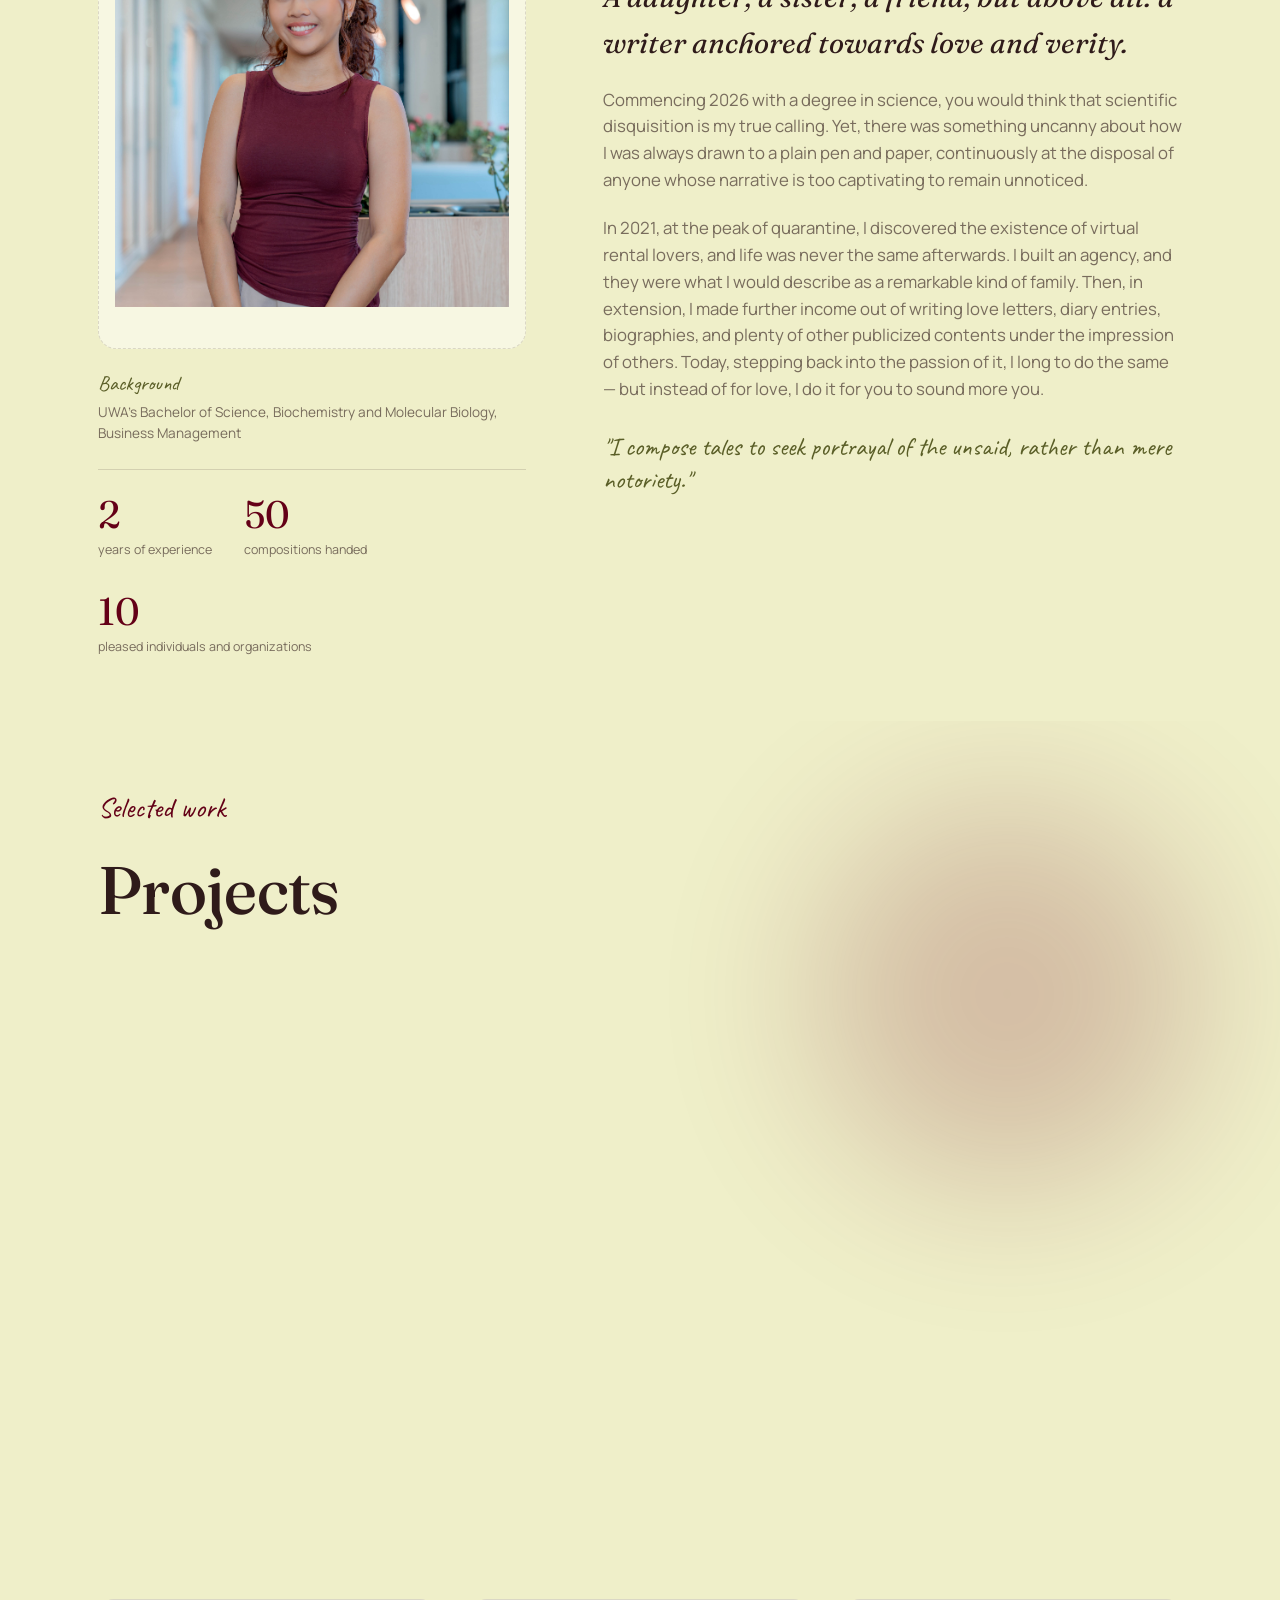
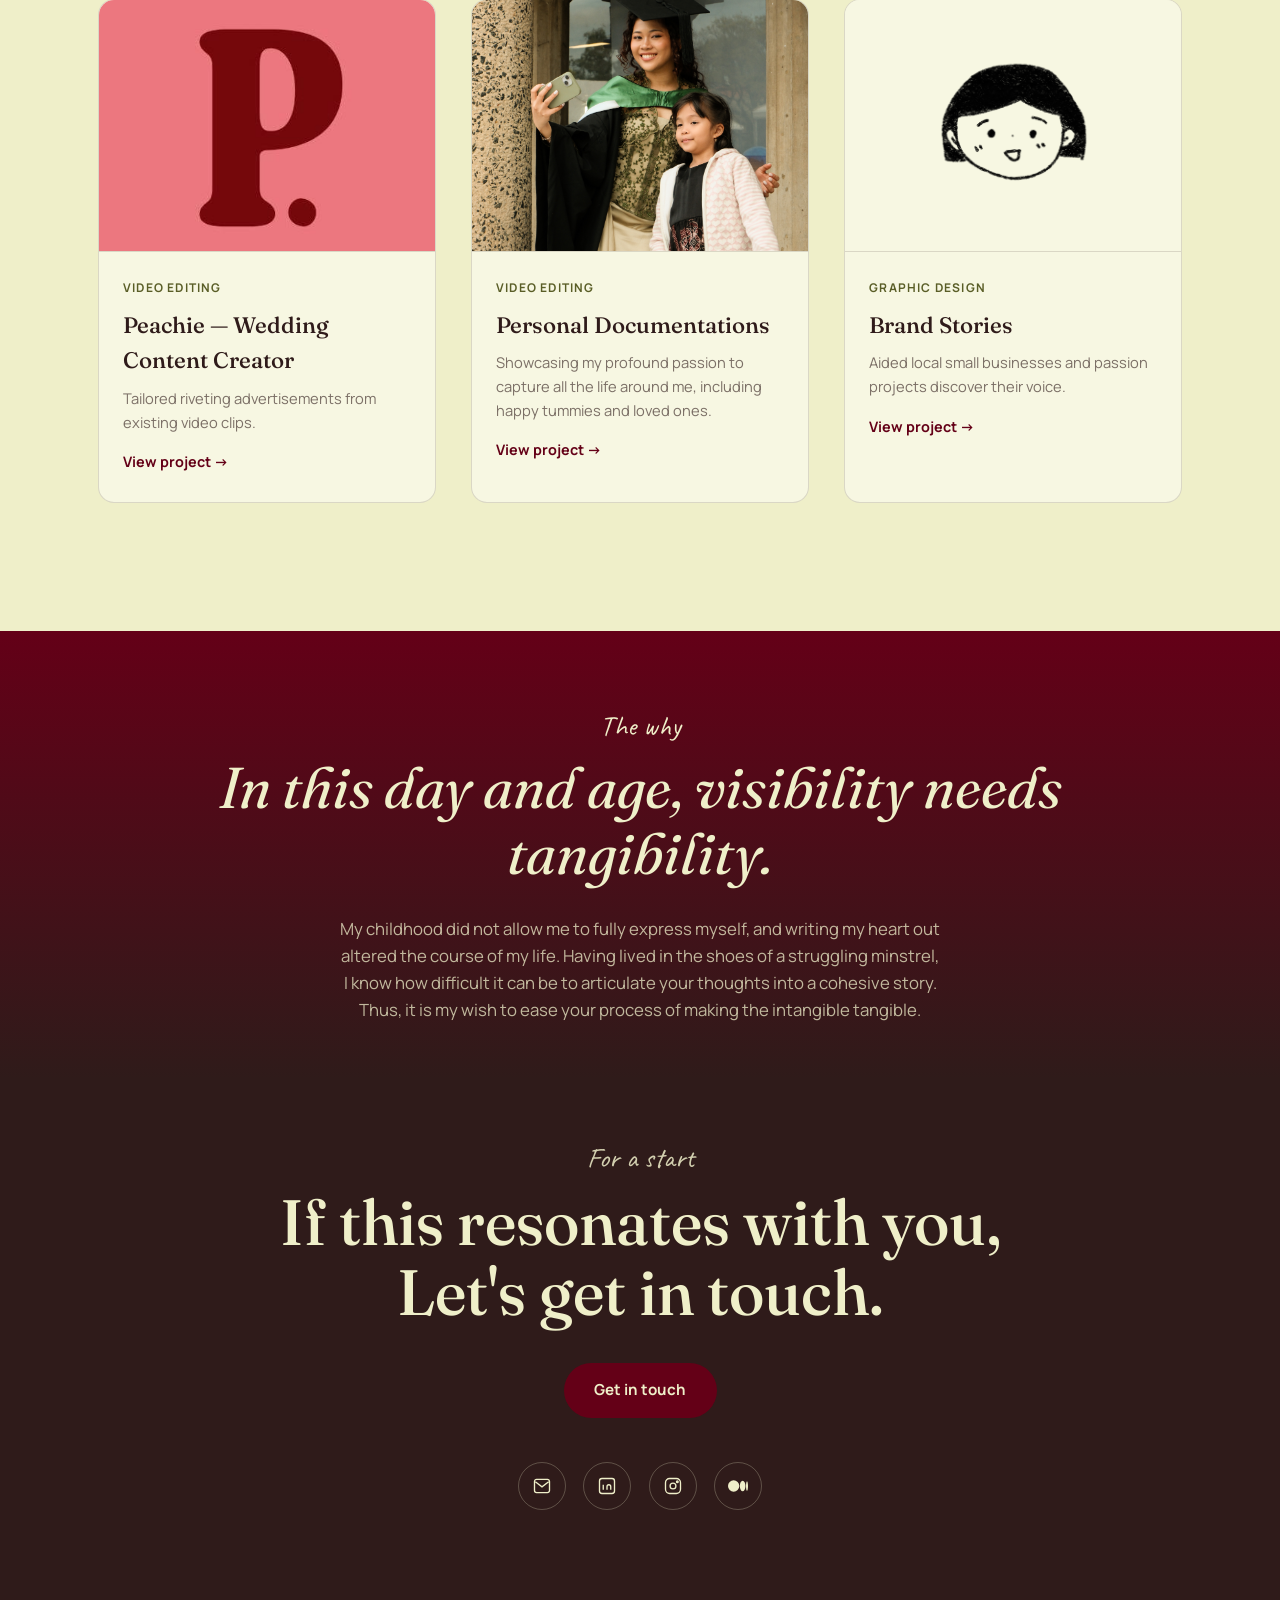
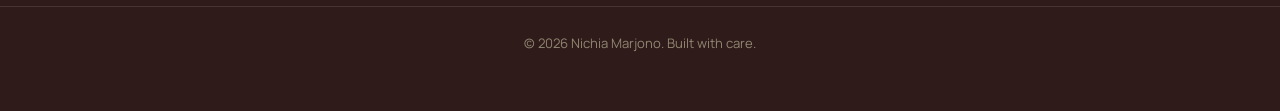
==== commit 854787fe: "Restore missing Video Editing tag, make epistle image full-bleed - Personal Documentations project c" ====
--- a/index.html
+++ b/index.html
@@ -246,7 +246,7 @@
         </a>
 
         <a href="epistles.html" class="project-card reveal">
-          <div class="project-card__media">
+          <div class="project-card__media project-card__media--photo">
              <img src="assets/epistle logo.jpg" alt="Love Epistles">
           </div>
           <div class="project-card__body">
@@ -274,6 +274,7 @@
             <img src="assets/personal logo.jpg" alt="Personal Documentations">
           </div>
           <div class="project-card__body">
+            <span class="project-card__tag">Video Editing</span>
             <h3 class="project-card__title">Personal Documentations</h3>
             <p class="project-card__desc">Showcasing my profound passion to capture all the life around me, including happy tummies and loved ones.</p>
             <span class="project-card__link">View project →</span>
--- a/css/style.css
+++ b/css/style.css
@@ -657,8 +657,11 @@
 }
 .torn-card--video{ padding: .6rem .6rem 1.6rem; }
 
-/* Written Pieces (archive) — the tile stays paper-shaped at rest; only
-   the content inside crossfades from the number to the poem on hover. */
+/* Written Pieces (archive) — the tile stays paper-shaped at rest, showing
+   just the number. On hover/focus it grows into its own bigger paper card
+   (a sibling of .torn-card, so it isn't clipped by the small tile's own
+   clip-path) large enough to read the full poem without cutting it off;
+   overflow-y stays as a safety net for the handful of longest pieces. */
 .numbered-grid--tri{
   grid-template-columns: repeat(3, 1fr);
 }
@@ -674,23 +677,48 @@
   font-size: clamp(2.4rem, 4vw, 3.2rem);
   color: var(--accent);
   opacity: .5;
-  transition: opacity .5s var(--ease);
-}
+  transition: opacity .4s var(--ease);
+}
+.num-tile--paper:hover .torn-card__number,
+.num-tile--paper:focus-within .torn-card__number{ opacity: 0; }
+
 .torn-card__poem-wrap{
-  position: absolute; inset: 0;
+  position: absolute;
+  top: 50%; left: 50%;
+  width: 100%; height: 100%; max-height: 100%;
+  transform: translate(-50%, -50%);
   display: flex; flex-direction: column; justify-content: center; gap: .5rem;
+  padding: 1.3rem 1.2rem 10%;
+  background: var(--bg-card);
+  color: var(--text);
+  text-align: center;
+  box-shadow: 0 20px 40px -18px rgba(47,27,26,.4);
+  clip-path: polygon(
+    0% 0%, 100% 0%, 100% 94%,
+    96% 98%, 92% 94.5%, 88% 98%, 84% 94.5%, 80% 98%, 76% 94.5%, 72% 98%,
+    68% 94.5%, 64% 98%, 60% 94.5%, 56% 98%, 52% 94.5%, 48% 98%, 44% 94.5%,
+    40% 98%, 36% 94.5%, 32% 98%, 28% 94.5%, 24% 98%, 20% 94.5%, 16% 98%,
+    12% 94.5%, 8% 98%, 4% 94.5%, 0% 98%
+  );
   overflow-y: auto;
   opacity: 0;
-  transition: opacity .5s var(--ease);
+  pointer-events: none;
+  z-index: 5;
+  /* height/max-height snap instantly (CSS can't smoothly animate to/from
+     'auto') — only opacity and width transition. */
+  transition: opacity .4s var(--ease), width .4s var(--ease);
 }
 .torn-card__poem-wrap .torn-card__poem{
-  font-size: clamp(.72rem, 1.3vw, .88rem);
-  line-height: 1.5;
-}
-.num-tile--paper:hover .torn-card__number,
-.num-tile--paper:focus-within .torn-card__number{ opacity: 0; }
+  font-size: clamp(.8rem, 1.3vw, .95rem);
+  line-height: 1.55;
+}
 .num-tile--paper:hover .torn-card__poem-wrap,
-.num-tile--paper:focus-within .torn-card__poem-wrap{ opacity: 1; pointer-events: auto; }
+.num-tile--paper:focus-within .torn-card__poem-wrap{
+  opacity: 1; pointer-events: auto; z-index: 20;
+  width: clamp(280px, 34vw, 460px);
+  height: auto;
+  max-height: min(84vh, 650px);
+}
 
 .media-subheads{ display: flex; gap: .4rem; flex-wrap: wrap; margin-top: auto; }
 .media-subheads span{
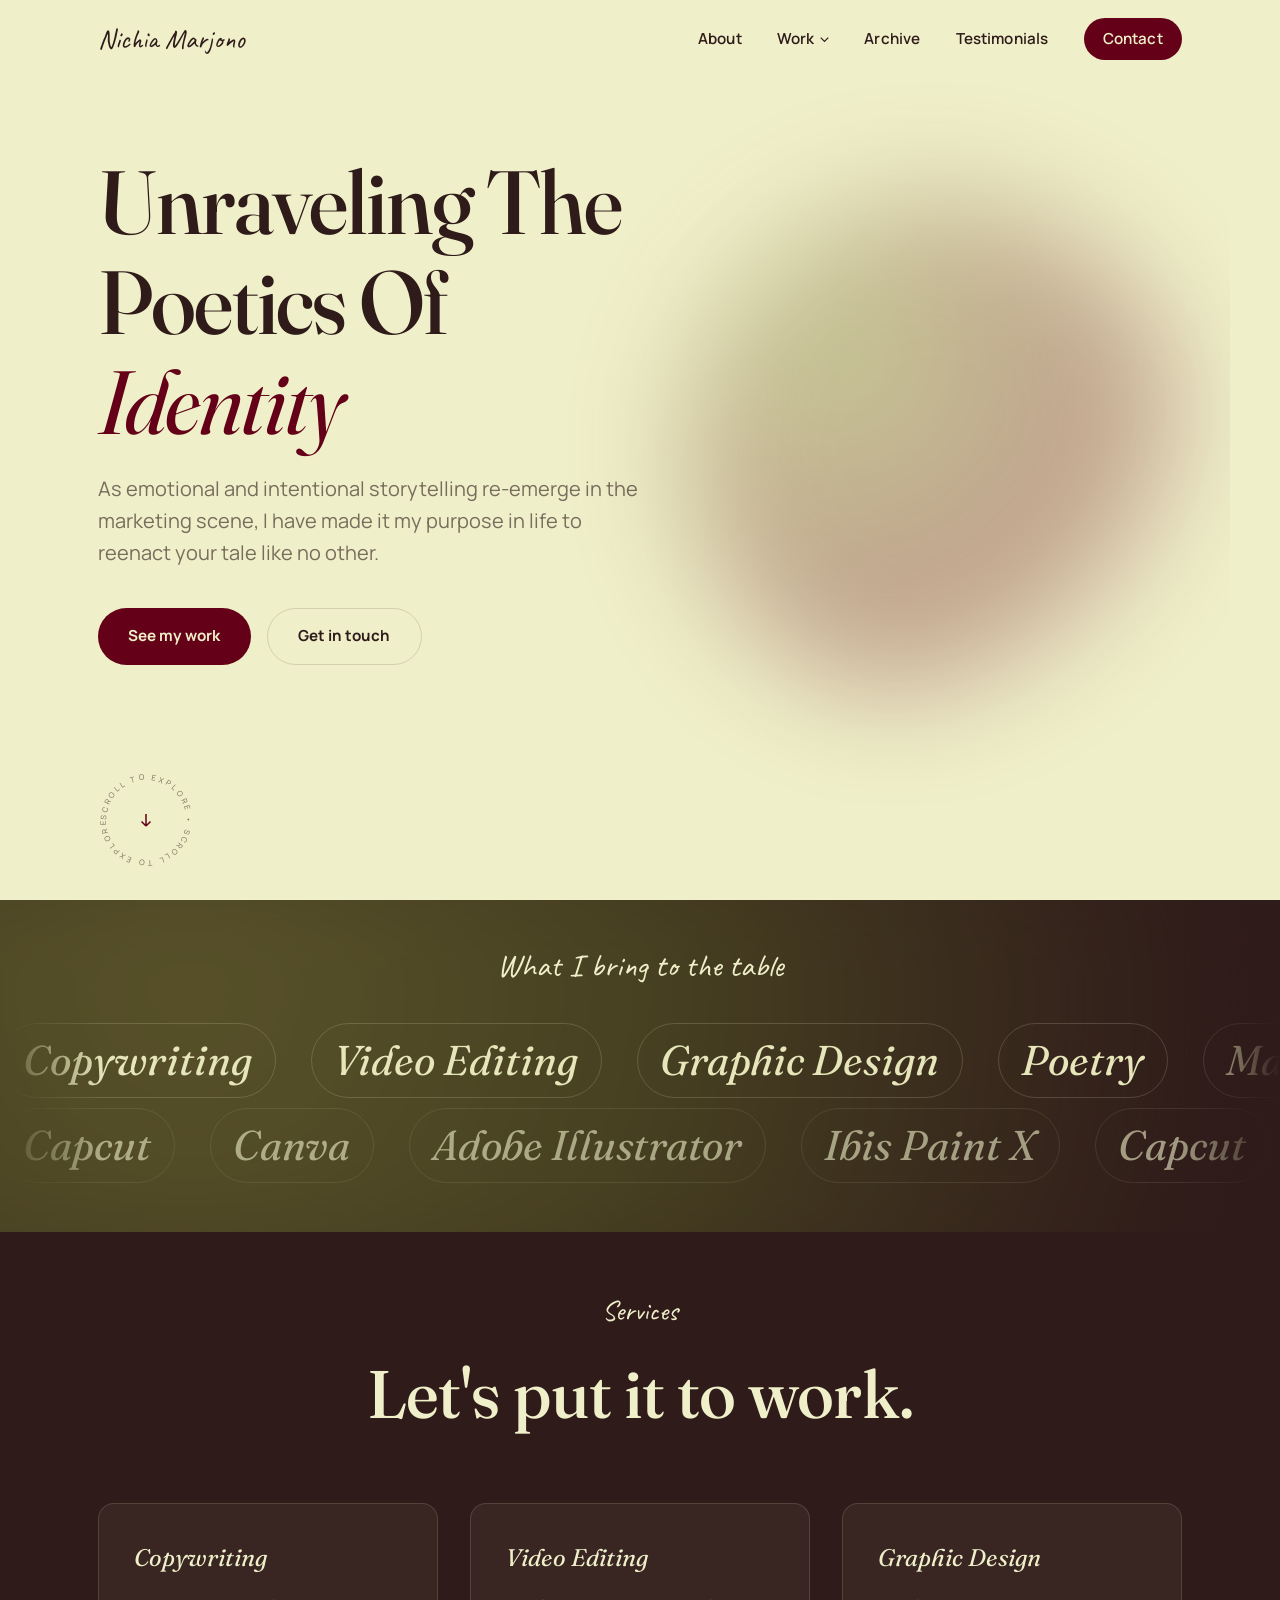
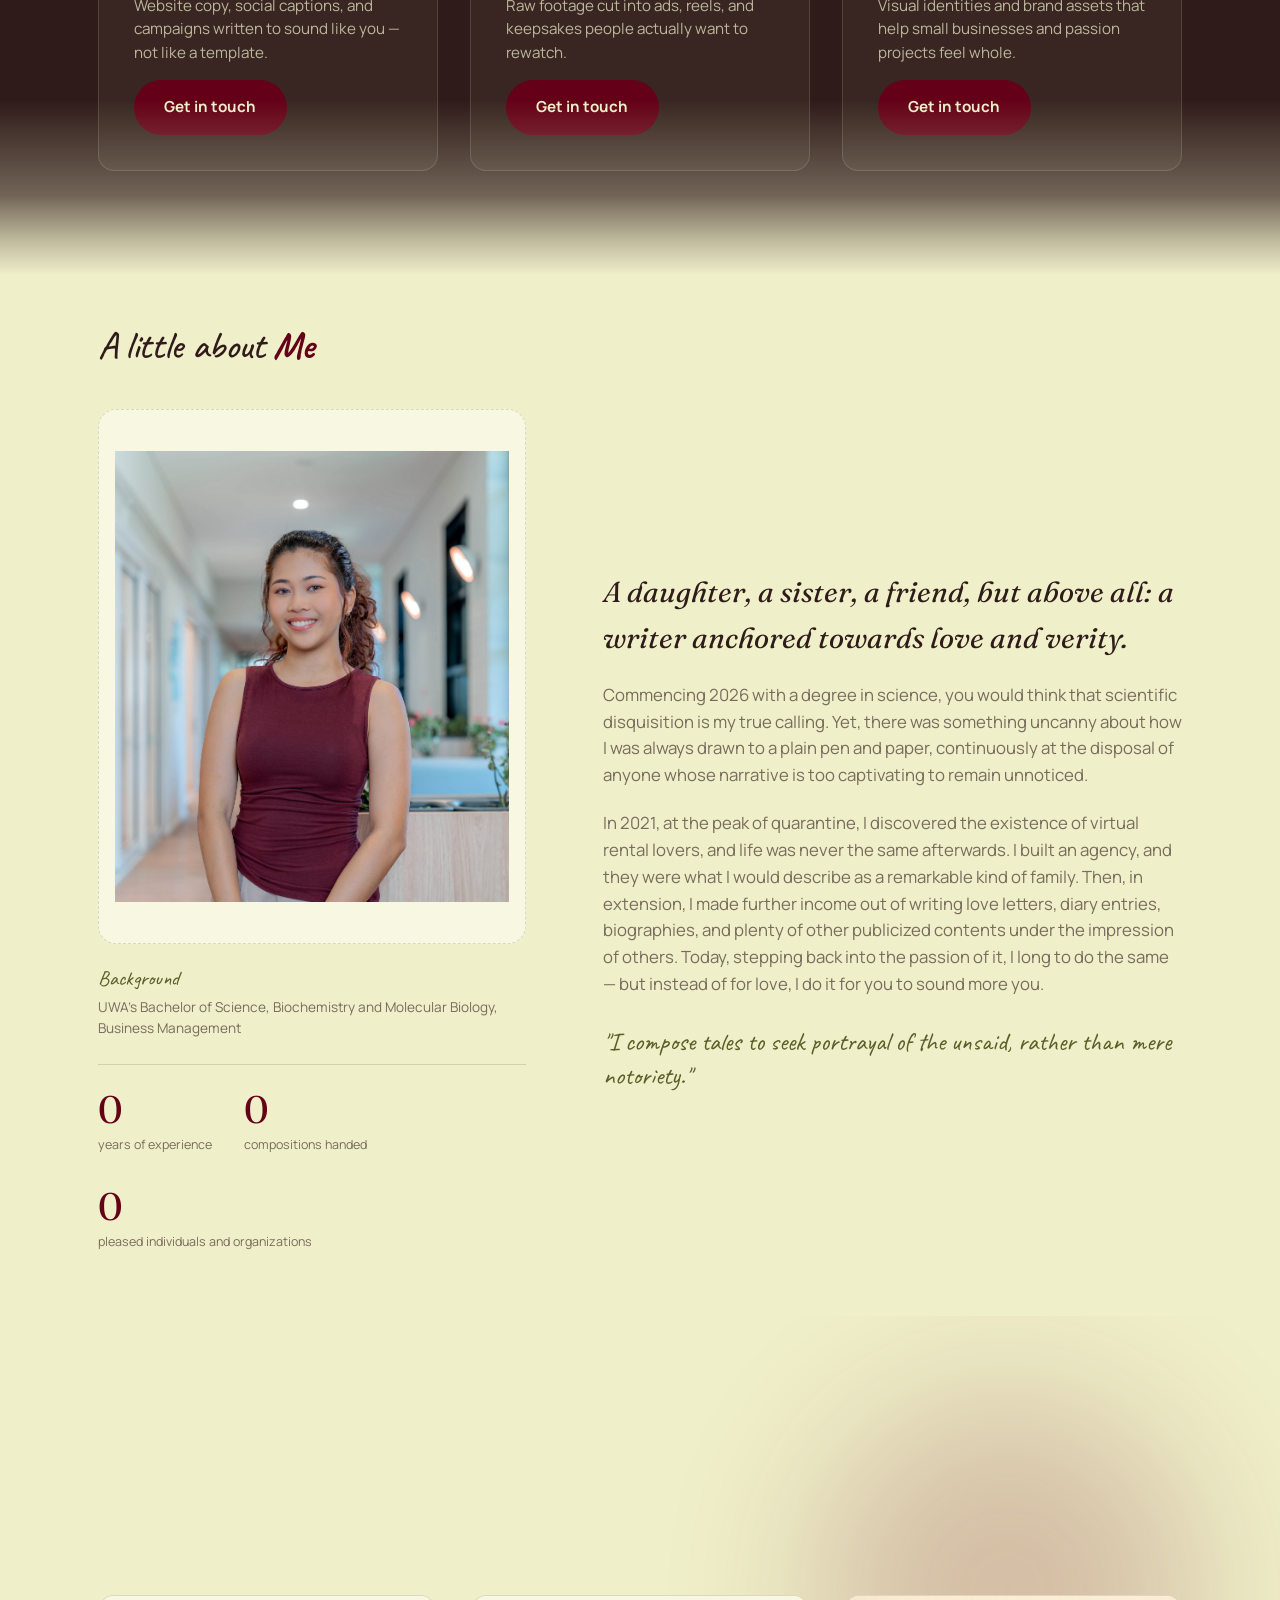
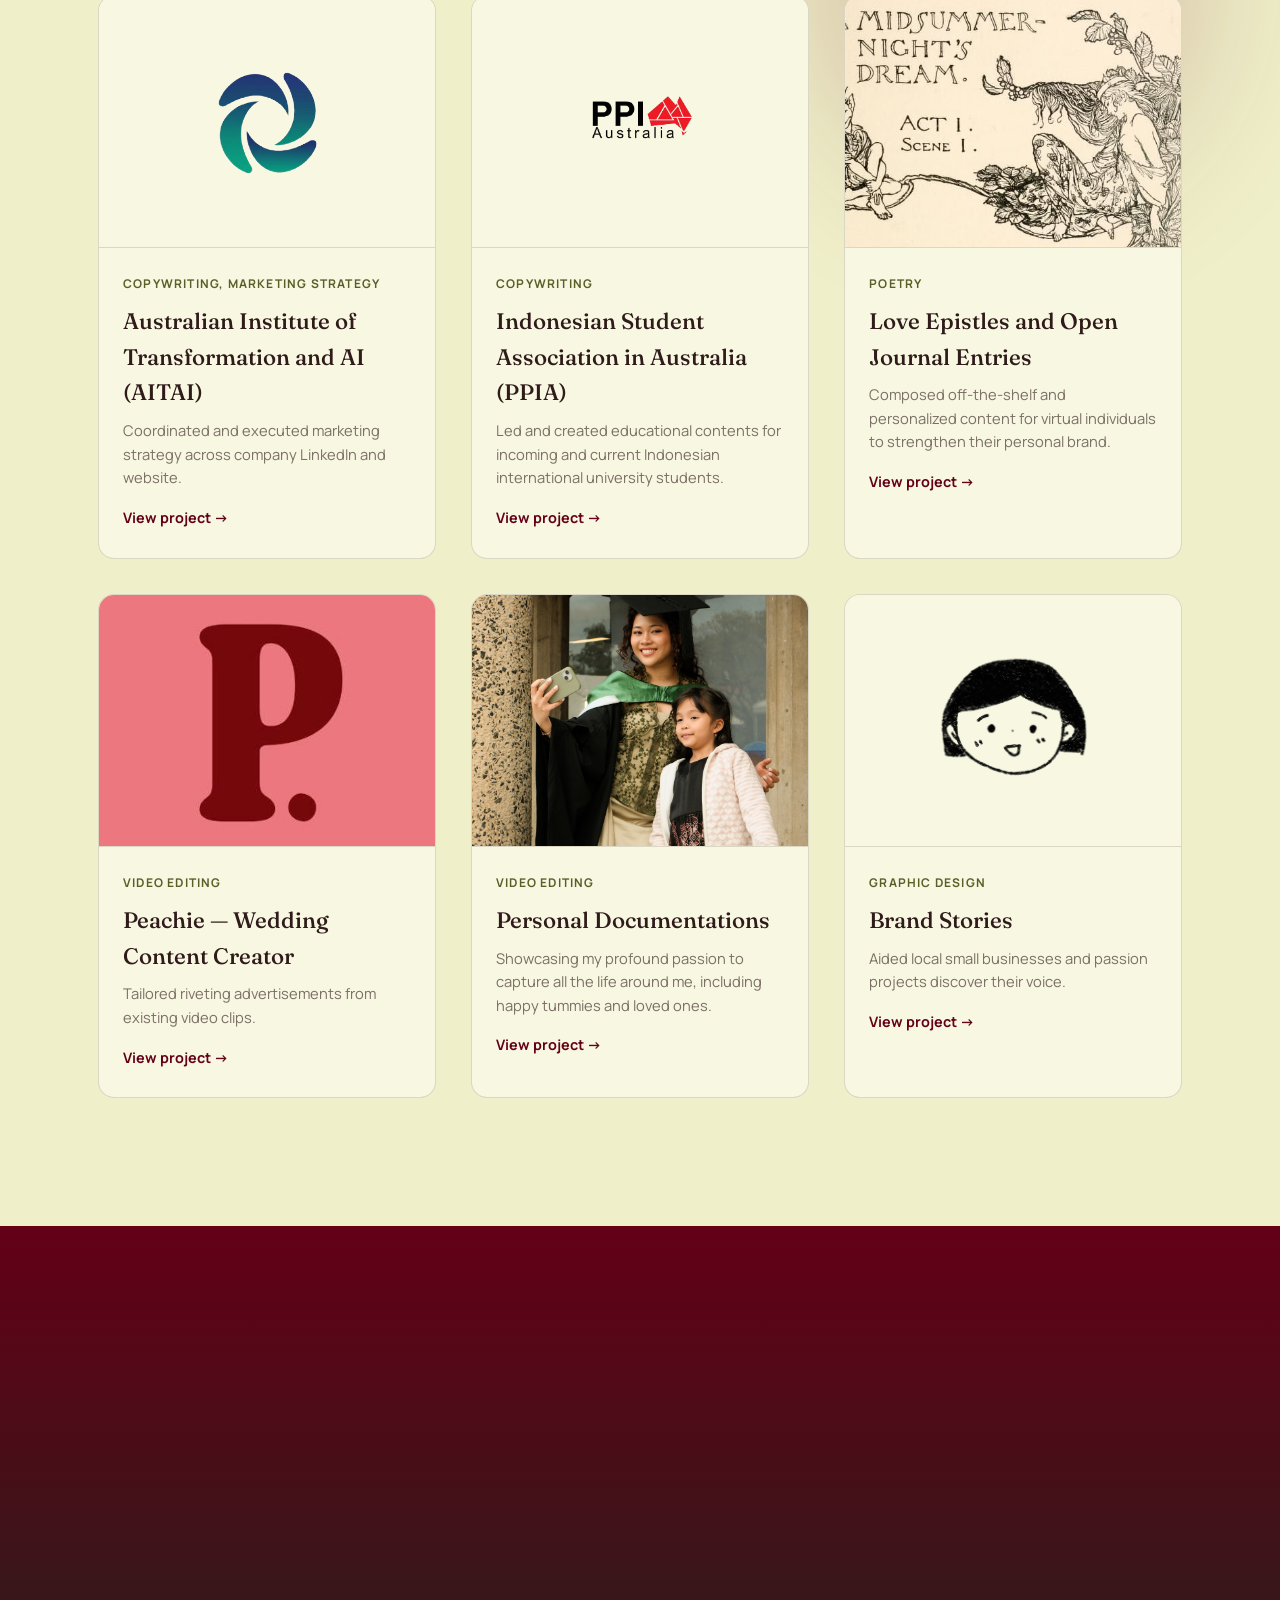
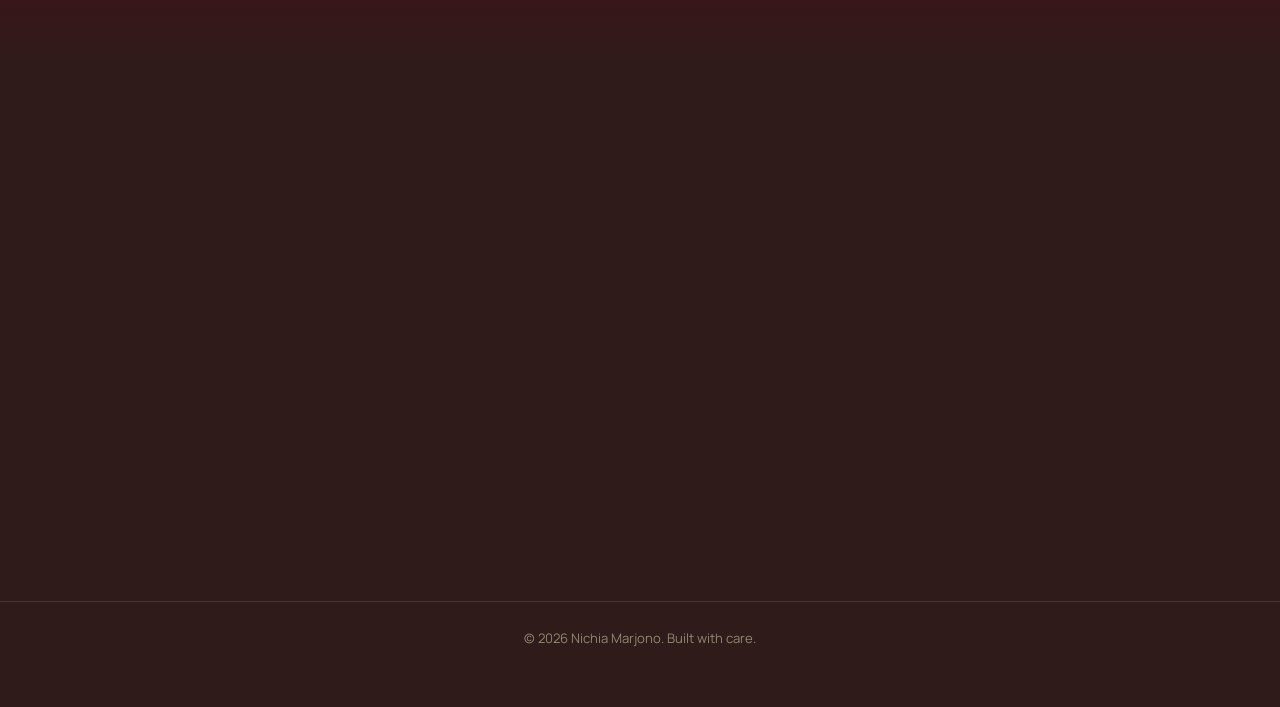
==== commit c089ebfd: "Add Services section below Forte with 3 CTA cards New section sits directly below "What I bring to t" ====
--- a/index.html
+++ b/index.html
@@ -151,6 +151,34 @@
         <span>Capcut</span><span>Canva</span><span>Adobe Illustrator</span><span>Ibis Paint X</span>
         <span>Capcut</span><span>Canva</span><span>Adobe Illustrator</span><span>Ibis Paint X</span>
         <span>Capcut</span><span>Canva</span><span>Adobe Illustrator</span><span>Ibis Paint X</span>
+      </div>
+    </div>
+  </section>
+
+  <!-- ============ SERVICES ============ -->
+  <section class="services" id="services">
+    <div class="section-inner">
+      <p class="eyebrow eyebrow--script eyebrow--light reveal">Services</p>
+      <h2 class="section-title reveal">Let's put it to work.</h2>
+
+      <div class="services-grid">
+        <div class="service-card reveal">
+          <h3 class="service-card__title">Copywriting</h3>
+          <p class="service-card__desc">Website copy, social captions, and campaigns written to sound like you — not like a template.</p>
+          <a href="contact.html" class="btn btn--primary service-card__cta magnetic">Get in touch</a>
+        </div>
+
+        <div class="service-card reveal">
+          <h3 class="service-card__title">Video Editing</h3>
+          <p class="service-card__desc">Raw footage cut into ads, reels, and keepsakes people actually want to rewatch.</p>
+          <a href="contact.html" class="btn btn--primary service-card__cta magnetic">Get in touch</a>
+        </div>
+
+        <div class="service-card reveal">
+          <h3 class="service-card__title">Graphic Design</h3>
+          <p class="service-card__desc">Visual identities and brand assets that help small businesses and passion projects feel whole.</p>
+          <a href="contact.html" class="btn btn--primary service-card__cta magnetic">Get in touch</a>
+        </div>
       </div>
     </div>
   </section>
--- a/css/style.css
+++ b/css/style.css
@@ -375,7 +375,7 @@
 .forte{
   position: relative;
   background: var(--ink); color: var(--ivory);
-  padding: clamp(1.8rem, 4vw, 2.5rem) 0 calc(clamp(1.8rem, 4vw, 2.5rem) + 3rem);
+  padding: clamp(1.8rem, 4vw, 2.5rem) 0;
   overflow: hidden;
 }
 .forte-blob{
@@ -387,7 +387,46 @@
   pointer-events: none;
   animation: blobFloat 16s ease-in-out infinite;
 }
-.forte::after{
+.forte-heading{
+  position: relative; z-index: 1;
+  text-align: center; font-family: var(--font-script);
+  font-size: clamp(1.5rem, 3vw, 2rem); color: var(--ivory);
+  opacity: .85; margin-bottom: 2rem;
+}
+.marquee{
+  position: relative; z-index: 1;
+  overflow: hidden; white-space: nowrap; margin: .6rem 0; -webkit-mask-image: linear-gradient(90deg, transparent, #000 8%, #000 92%, transparent); mask-image: linear-gradient(90deg, transparent, #000 8%, #000 92%, transparent);
+}
+.marquee-track{
+  display: inline-flex; gap: 2.2rem;
+  animation: marqueeLeft 28s linear infinite;
+}
+.marquee--right .marquee-track{ animation-name: marqueeRight; animation-duration: 34s; }
+.marquee-track span{
+  font-family: var(--font-display); font-style: italic; font-weight: 400;
+  font-size: clamp(1.6rem, 4vw, 2.6rem);
+  color: var(--ivory-dim);
+  padding: .2rem 1.4rem;
+  border: 1px solid rgba(239,239,201,0.18);
+  border-radius: 999px;
+}
+.marquee--right .marquee-track span{ color: var(--ivory); opacity: .6; }
+@keyframes marqueeLeft{ from{ transform: translateX(0); } to{ transform: translateX(-50%); } }
+@keyframes marqueeRight{ from{ transform: translateX(-50%); } to{ transform: translateX(0); } }
+
+/* ==========================================================================
+   Services — continues straight on from Forte's dark block (no seam); the
+   fade down into the light About section below now sits at the bottom of
+   this section instead of Forte's.
+   ========================================================================== */
+.services{
+  position: relative;
+  background: var(--ink); color: var(--ivory);
+  padding: clamp(2.5rem, 5vw, 3.5rem) 0 calc(clamp(2.5rem, 5vw, 3.5rem) + 3rem);
+  overflow: hidden;
+  text-align: center;
+}
+.services::after{
   content: "";
   position: absolute; left: 0; right: 0; bottom: 0; height: clamp(7rem, 16vw, 11rem);
   background: linear-gradient(to bottom,
@@ -398,32 +437,35 @@
   z-index: 2;
   pointer-events: none;
 }
-.forte-heading{
-  position: relative; z-index: 1;
-  text-align: center; font-family: var(--font-script);
-  font-size: clamp(1.5rem, 3vw, 2rem); color: var(--ivory);
-  opacity: .85; margin-bottom: 2rem;
-}
-.marquee{
-  position: relative; z-index: 1;
-  overflow: hidden; white-space: nowrap; margin: .6rem 0; -webkit-mask-image: linear-gradient(90deg, transparent, #000 8%, #000 92%, transparent); mask-image: linear-gradient(90deg, transparent, #000 8%, #000 92%, transparent);
-}
-.marquee-track{
-  display: inline-flex; gap: 2.2rem;
-  animation: marqueeLeft 28s linear infinite;
-}
-.marquee--right .marquee-track{ animation-name: marqueeRight; animation-duration: 34s; }
-.marquee-track span{
+.services > .section-inner{ position: relative; z-index: 1; }
+.services-grid{
+  display: grid; grid-template-columns: repeat(3, 1fr);
+  gap: clamp(1.5rem, 3vw, 2rem);
+  text-align: left;
+}
+.service-card{
+  display: flex; flex-direction: column; gap: 1rem;
+  background: rgba(239,239,201,0.05);
+  border: 1px solid rgba(239,239,201,0.14);
+  border-radius: 16px;
+  padding: clamp(1.6rem, 3vw, 2.2rem);
+  transition: transform .5s var(--ease), background .35s ease, border-color .35s ease;
+}
+.service-card:hover{
+  transform: translateY(-4px);
+  background: rgba(239,239,201,0.09);
+  border-color: rgba(239,239,201,0.28);
+}
+.service-card__title{
   font-family: var(--font-display); font-style: italic; font-weight: 400;
-  font-size: clamp(1.6rem, 4vw, 2.6rem);
-  color: var(--ivory-dim);
-  padding: .2rem 1.4rem;
-  border: 1px solid rgba(239,239,201,0.18);
-  border-radius: 999px;
-}
-.marquee--right .marquee-track span{ color: var(--ivory); opacity: .6; }
-@keyframes marqueeLeft{ from{ transform: translateX(0); } to{ transform: translateX(-50%); } }
-@keyframes marqueeRight{ from{ transform: translateX(-50%); } to{ transform: translateX(0); } }
+  font-size: 1.5rem;
+}
+.service-card__desc{
+  color: rgba(239,239,201,0.72);
+  font-size: .95rem; line-height: 1.55;
+  flex: 1;
+}
+.service-card__cta{ align-self: flex-start; }
 
 /* ==========================================================================
    Why
@@ -861,6 +903,7 @@
   .about-grid{ grid-template-columns: 1fr; }
   .about-media{ max-width: 360px; margin: 0 auto; }
   .work-grid{ grid-template-columns: 1fr; }
+  .services-grid{ grid-template-columns: 1fr; }
   .archive-grid{ grid-template-columns: repeat(2, 1fr); grid-auto-rows: 130px; }
   .stats-row{ gap: 1.6rem; }
   .form-row{ grid-template-columns: 1fr; }
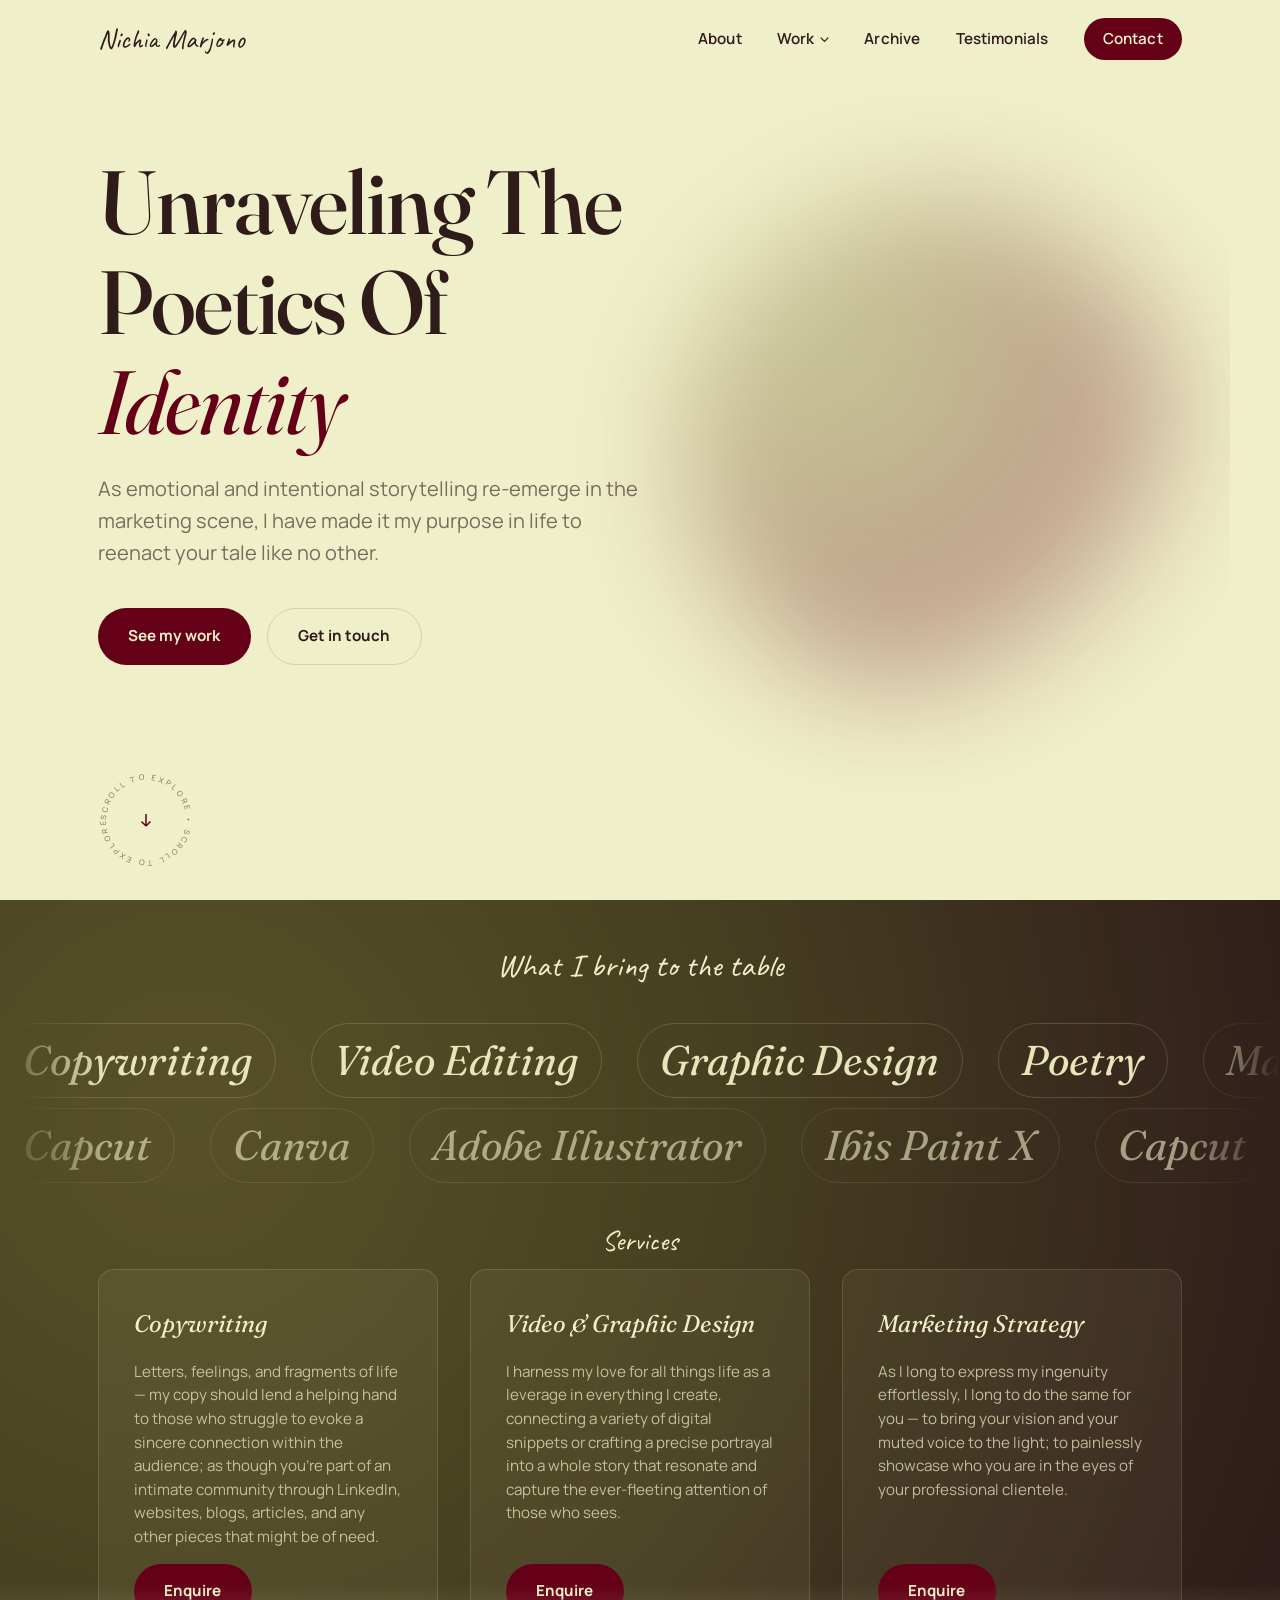
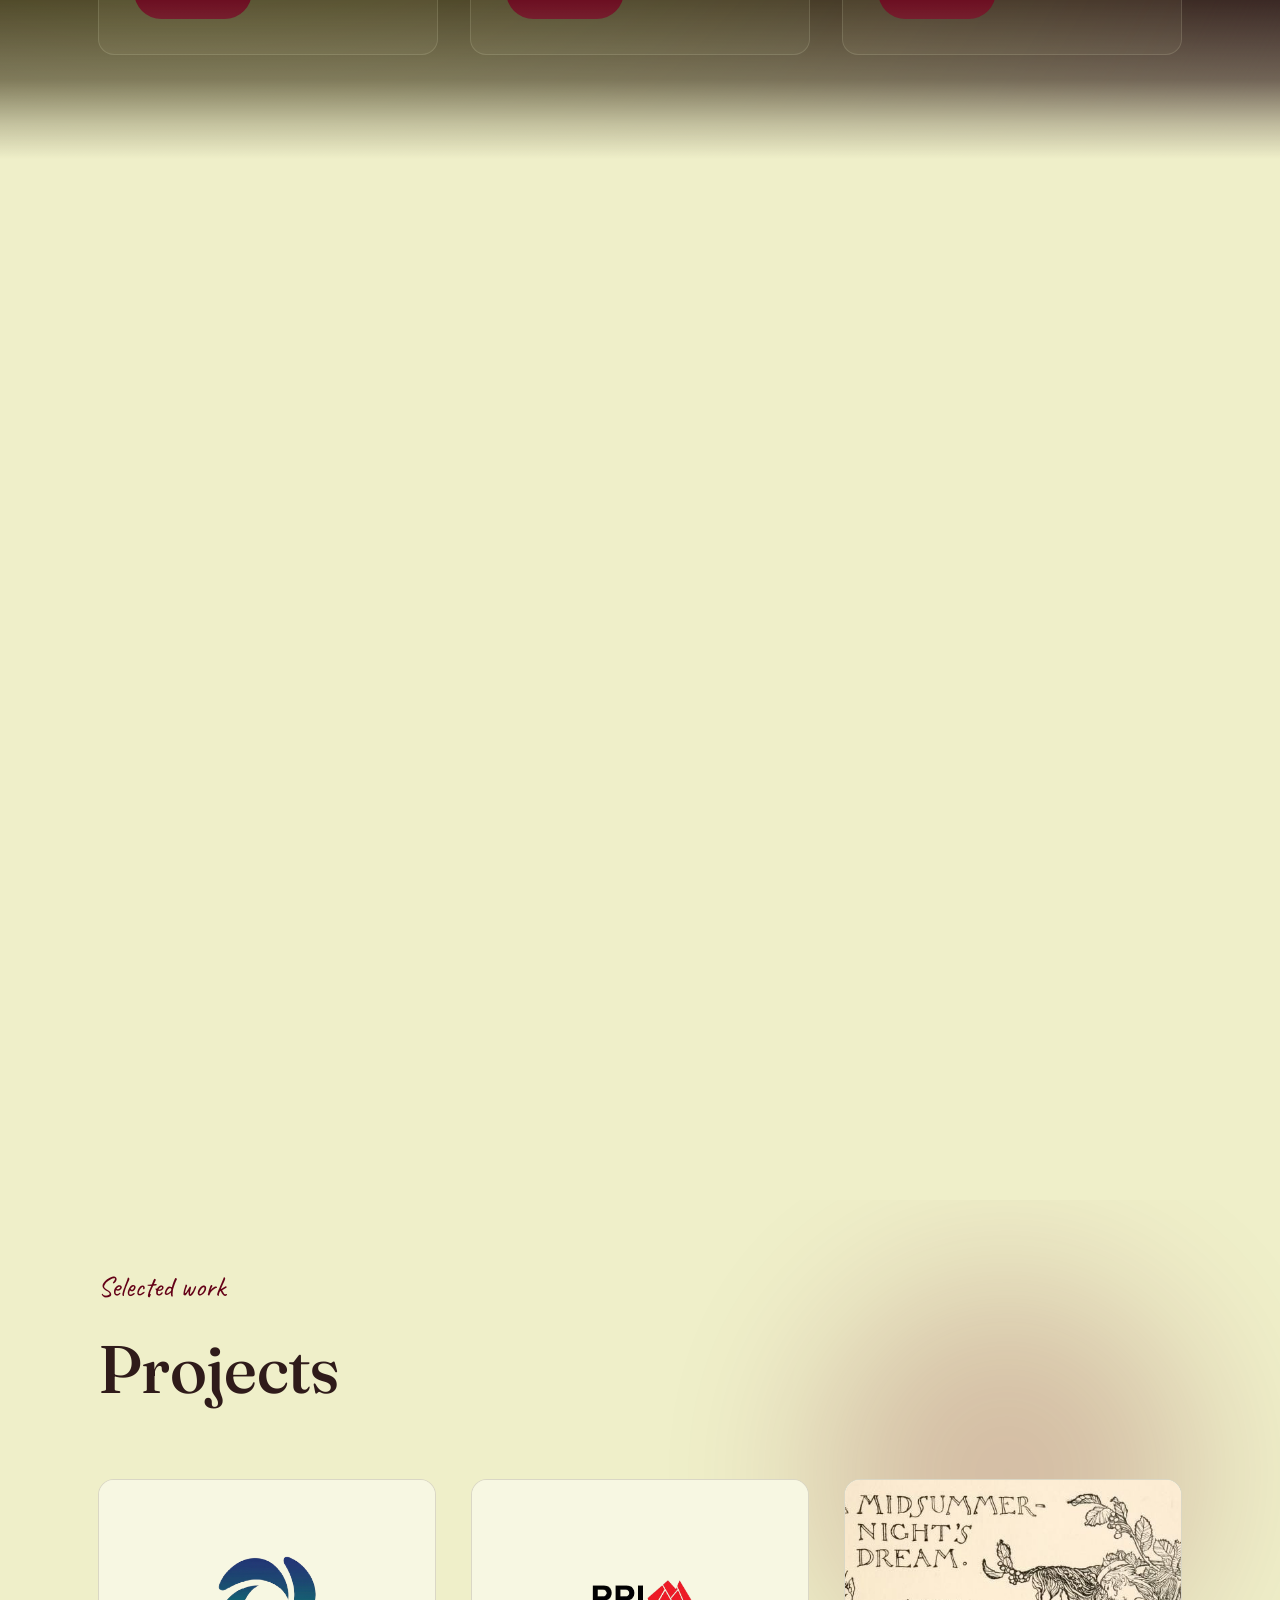
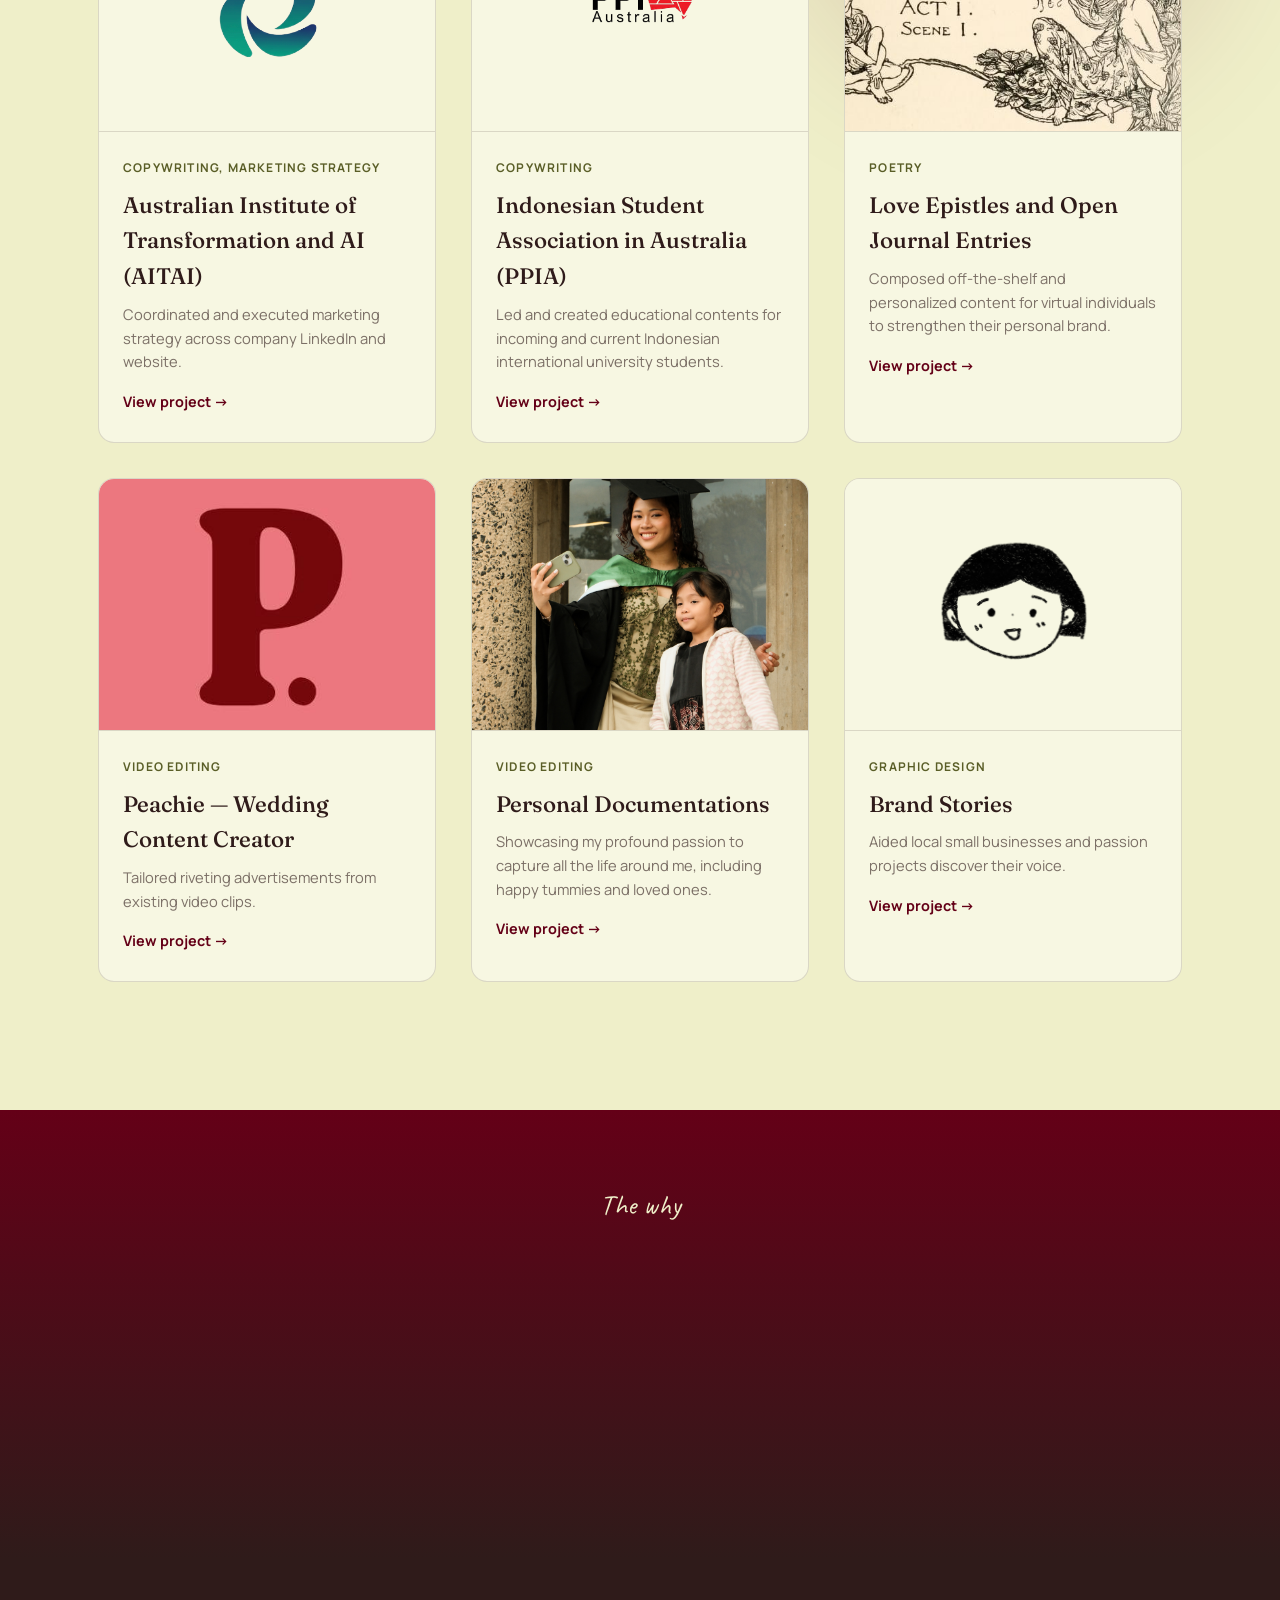
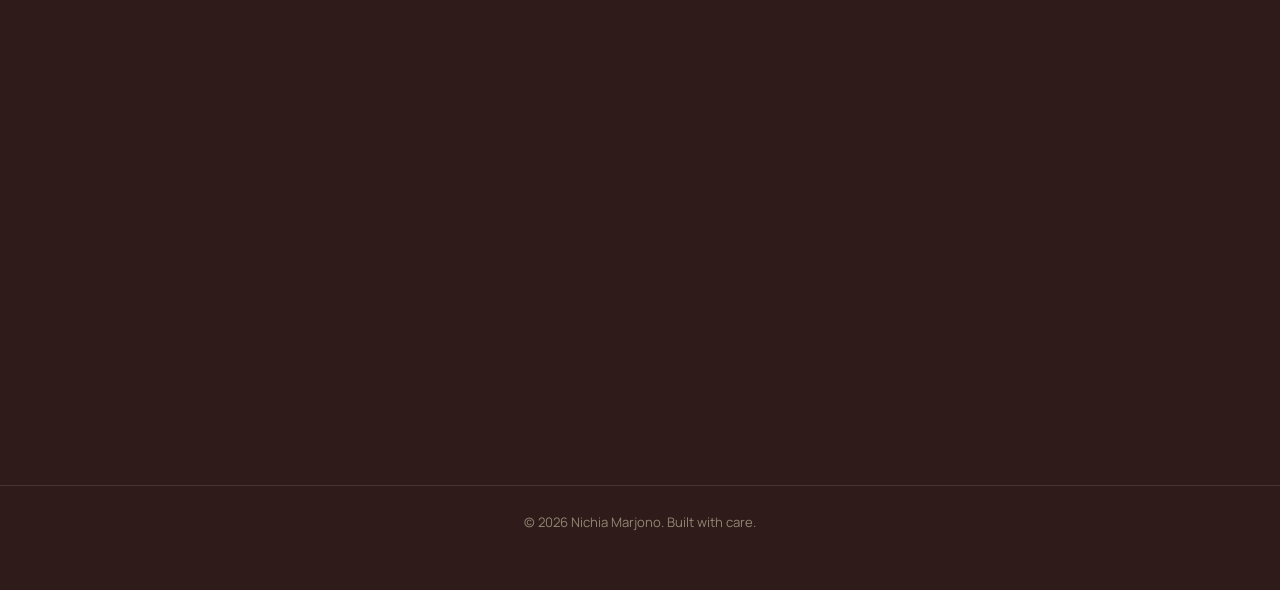
==== commit 9e1c8ddf: "Merge Services into Forte so the two flow as one block - Services no longer has its own section/back" ====
--- a/index.html
+++ b/index.html
@@ -153,31 +153,27 @@
         <span>Capcut</span><span>Canva</span><span>Adobe Illustrator</span><span>Ibis Paint X</span>
       </div>
     </div>
-  </section>
-
-  <!-- ============ SERVICES ============ -->
-  <section class="services" id="services">
-    <div class="section-inner">
+
+    <div class="section-inner services-inner">
       <p class="eyebrow eyebrow--script eyebrow--light reveal">Services</p>
-      <h2 class="section-title reveal">Let's put it to work.</h2>
 
       <div class="services-grid">
         <div class="service-card reveal">
           <h3 class="service-card__title">Copywriting</h3>
-          <p class="service-card__desc">Website copy, social captions, and campaigns written to sound like you — not like a template.</p>
-          <a href="contact.html" class="btn btn--primary service-card__cta magnetic">Get in touch</a>
+          <p class="service-card__desc">Letters, feelings, and fragments of life — my copy should lend a helping hand to those who struggle to evoke a sincere connection within the audience; as though you're part of an intimate community through LinkedIn, websites, blogs, articles, and any other pieces that might be of need.</p>
+          <a href="contact.html" class="btn btn--primary service-card__cta magnetic">Enquire</a>
         </div>
 
         <div class="service-card reveal">
-          <h3 class="service-card__title">Video Editing</h3>
-          <p class="service-card__desc">Raw footage cut into ads, reels, and keepsakes people actually want to rewatch.</p>
-          <a href="contact.html" class="btn btn--primary service-card__cta magnetic">Get in touch</a>
+          <h3 class="service-card__title">Video &amp; Graphic Design</h3>
+          <p class="service-card__desc">I harness my love for all things life as a leverage in everything I create, connecting a variety of digital snippets or crafting a precise portrayal into a whole story that resonate and capture the ever-fleeting attention of those who sees.</p>
+          <a href="contact.html" class="btn btn--primary service-card__cta magnetic">Enquire</a>
         </div>
 
         <div class="service-card reveal">
-          <h3 class="service-card__title">Graphic Design</h3>
-          <p class="service-card__desc">Visual identities and brand assets that help small businesses and passion projects feel whole.</p>
-          <a href="contact.html" class="btn btn--primary service-card__cta magnetic">Get in touch</a>
+          <h3 class="service-card__title">Marketing Strategy</h3>
+          <p class="service-card__desc">As I long to express my ingenuity effortlessly, I long to do the same for you — to bring your vision and your muted voice to the light; to painlessly showcase who you are in the eyes of your professional clientele.</p>
+          <a href="contact.html" class="btn btn--primary service-card__cta magnetic">Enquire</a>
         </div>
       </div>
     </div>
--- a/css/style.css
+++ b/css/style.css
@@ -375,7 +375,7 @@
 .forte{
   position: relative;
   background: var(--ink); color: var(--ivory);
-  padding: clamp(1.8rem, 4vw, 2.5rem) 0;
+  padding: clamp(1.8rem, 4vw, 2.5rem) 0 calc(clamp(2.5rem, 5vw, 3.5rem) + 3rem);
   overflow: hidden;
 }
 .forte-blob{
@@ -387,46 +387,7 @@
   pointer-events: none;
   animation: blobFloat 16s ease-in-out infinite;
 }
-.forte-heading{
-  position: relative; z-index: 1;
-  text-align: center; font-family: var(--font-script);
-  font-size: clamp(1.5rem, 3vw, 2rem); color: var(--ivory);
-  opacity: .85; margin-bottom: 2rem;
-}
-.marquee{
-  position: relative; z-index: 1;
-  overflow: hidden; white-space: nowrap; margin: .6rem 0; -webkit-mask-image: linear-gradient(90deg, transparent, #000 8%, #000 92%, transparent); mask-image: linear-gradient(90deg, transparent, #000 8%, #000 92%, transparent);
-}
-.marquee-track{
-  display: inline-flex; gap: 2.2rem;
-  animation: marqueeLeft 28s linear infinite;
-}
-.marquee--right .marquee-track{ animation-name: marqueeRight; animation-duration: 34s; }
-.marquee-track span{
-  font-family: var(--font-display); font-style: italic; font-weight: 400;
-  font-size: clamp(1.6rem, 4vw, 2.6rem);
-  color: var(--ivory-dim);
-  padding: .2rem 1.4rem;
-  border: 1px solid rgba(239,239,201,0.18);
-  border-radius: 999px;
-}
-.marquee--right .marquee-track span{ color: var(--ivory); opacity: .6; }
-@keyframes marqueeLeft{ from{ transform: translateX(0); } to{ transform: translateX(-50%); } }
-@keyframes marqueeRight{ from{ transform: translateX(-50%); } to{ transform: translateX(0); } }
-
-/* ==========================================================================
-   Services — continues straight on from Forte's dark block (no seam); the
-   fade down into the light About section below now sits at the bottom of
-   this section instead of Forte's.
-   ========================================================================== */
-.services{
-  position: relative;
-  background: var(--ink); color: var(--ivory);
-  padding: clamp(2.5rem, 5vw, 3.5rem) 0 calc(clamp(2.5rem, 5vw, 3.5rem) + 3rem);
-  overflow: hidden;
-  text-align: center;
-}
-.services::after{
+.forte::after{
   content: "";
   position: absolute; left: 0; right: 0; bottom: 0; height: clamp(7rem, 16vw, 11rem);
   background: linear-gradient(to bottom,
@@ -437,7 +398,42 @@
   z-index: 2;
   pointer-events: none;
 }
-.services > .section-inner{ position: relative; z-index: 1; }
+.forte-heading{
+  position: relative; z-index: 1;
+  text-align: center; font-family: var(--font-script);
+  font-size: clamp(1.5rem, 3vw, 2rem); color: var(--ivory);
+  opacity: .85; margin-bottom: 2rem;
+}
+.marquee{
+  position: relative; z-index: 1;
+  overflow: hidden; white-space: nowrap; margin: .6rem 0; -webkit-mask-image: linear-gradient(90deg, transparent, #000 8%, #000 92%, transparent); mask-image: linear-gradient(90deg, transparent, #000 8%, #000 92%, transparent);
+}
+.marquee-track{
+  display: inline-flex; gap: 2.2rem;
+  animation: marqueeLeft 28s linear infinite;
+}
+.marquee--right .marquee-track{ animation-name: marqueeRight; animation-duration: 34s; }
+.marquee-track span{
+  font-family: var(--font-display); font-style: italic; font-weight: 400;
+  font-size: clamp(1.6rem, 4vw, 2.6rem);
+  color: var(--ivory-dim);
+  padding: .2rem 1.4rem;
+  border: 1px solid rgba(239,239,201,0.18);
+  border-radius: 999px;
+}
+.marquee--right .marquee-track span{ color: var(--ivory); opacity: .6; }
+@keyframes marqueeLeft{ from{ transform: translateX(0); } to{ transform: translateX(-50%); } }
+@keyframes marqueeRight{ from{ transform: translateX(-50%); } to{ transform: translateX(0); } }
+
+/* ==========================================================================
+   Services — lives inside .forte itself (same background/blob, no seam
+   between the marquee and the cards below it).
+   ========================================================================== */
+.services-inner{
+  position: relative; z-index: 1;
+  margin-top: clamp(1.6rem, 3vw, 2.2rem);
+  text-align: center;
+}
 .services-grid{
   display: grid; grid-template-columns: repeat(3, 1fr);
   gap: clamp(1.5rem, 3vw, 2rem);
